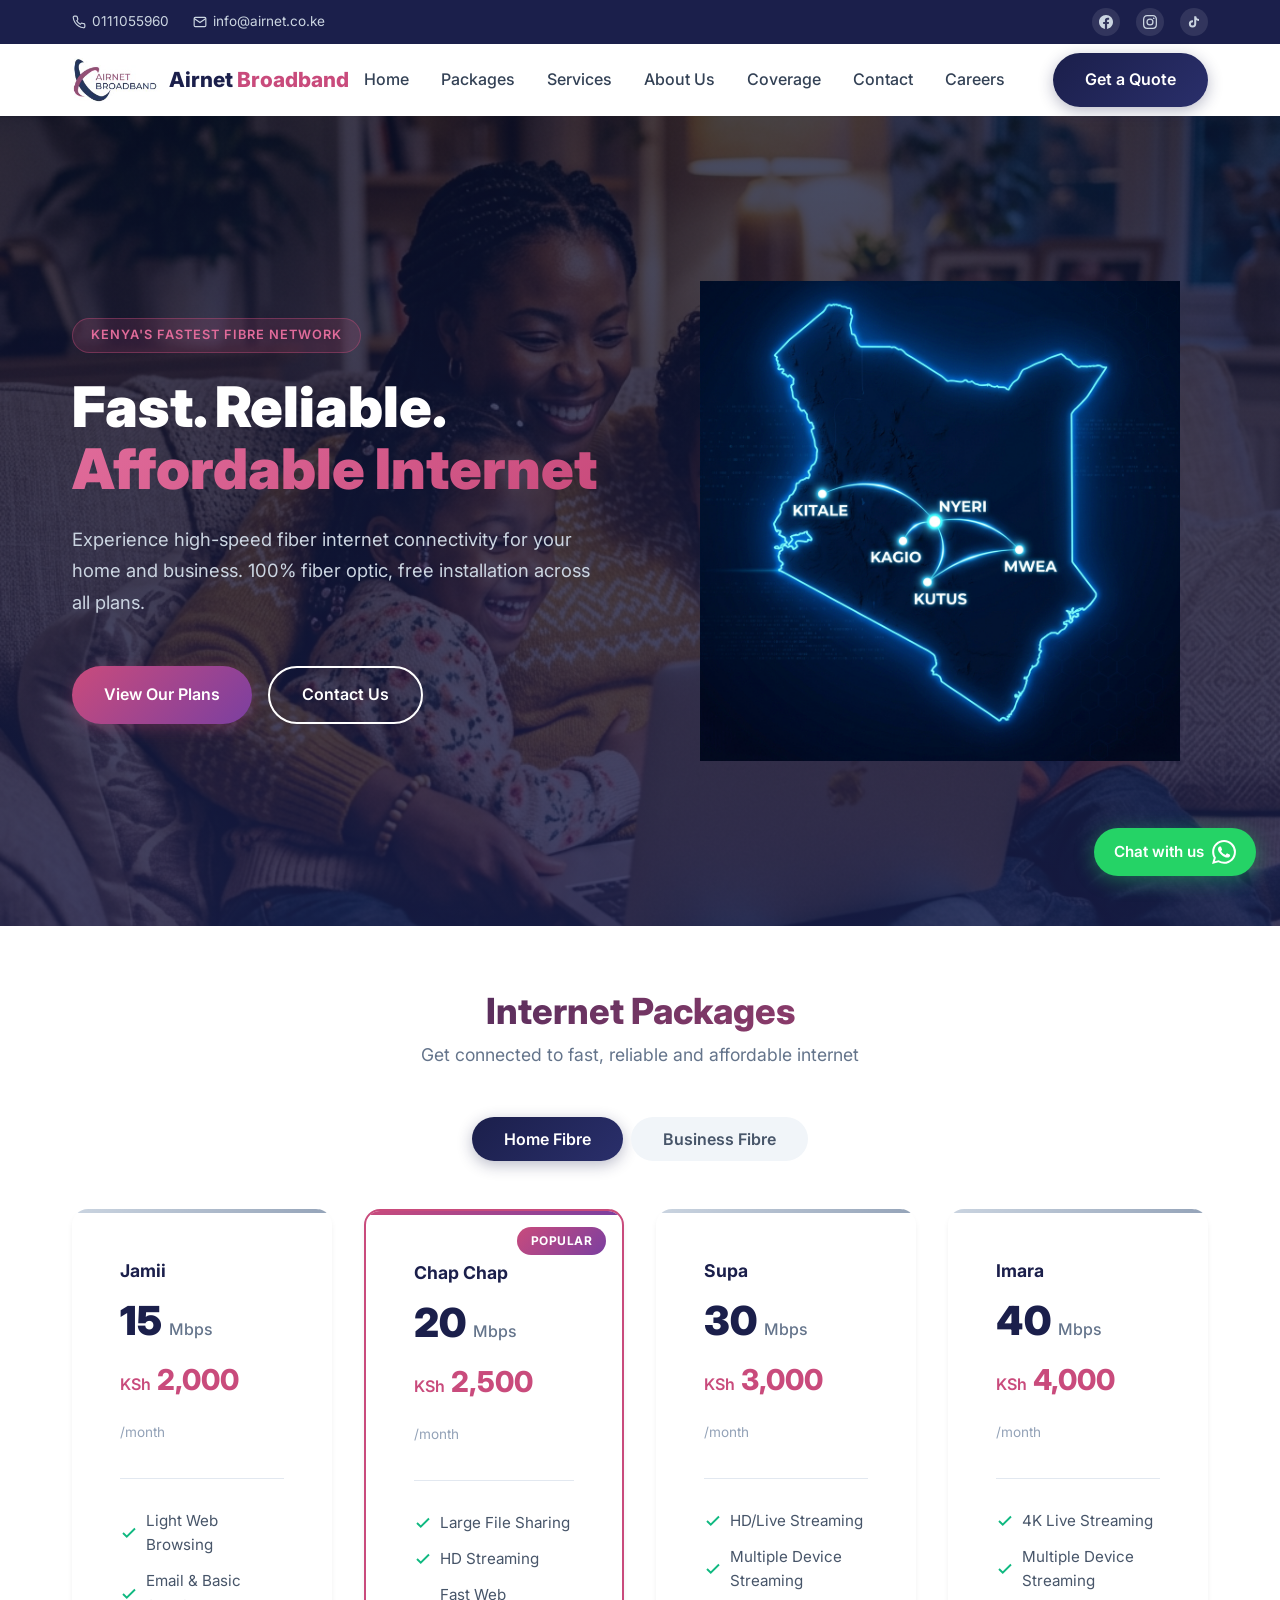
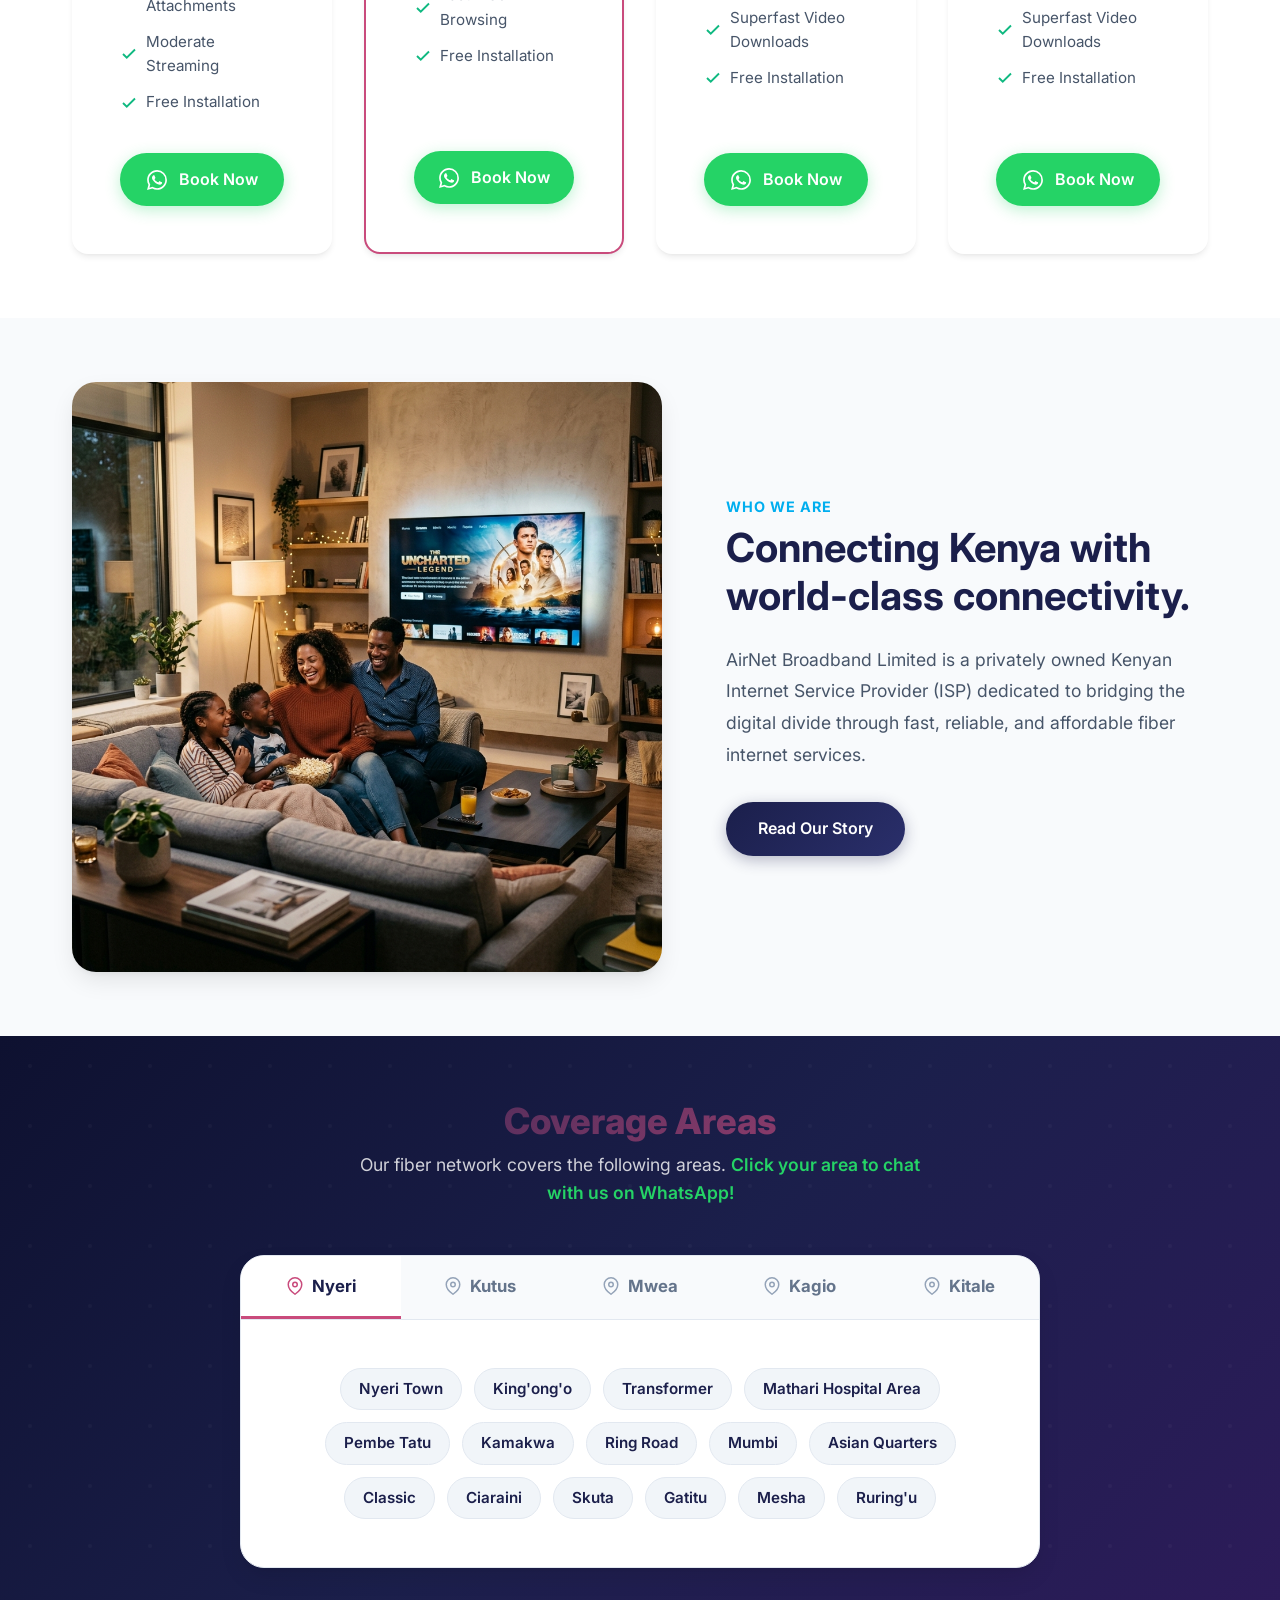
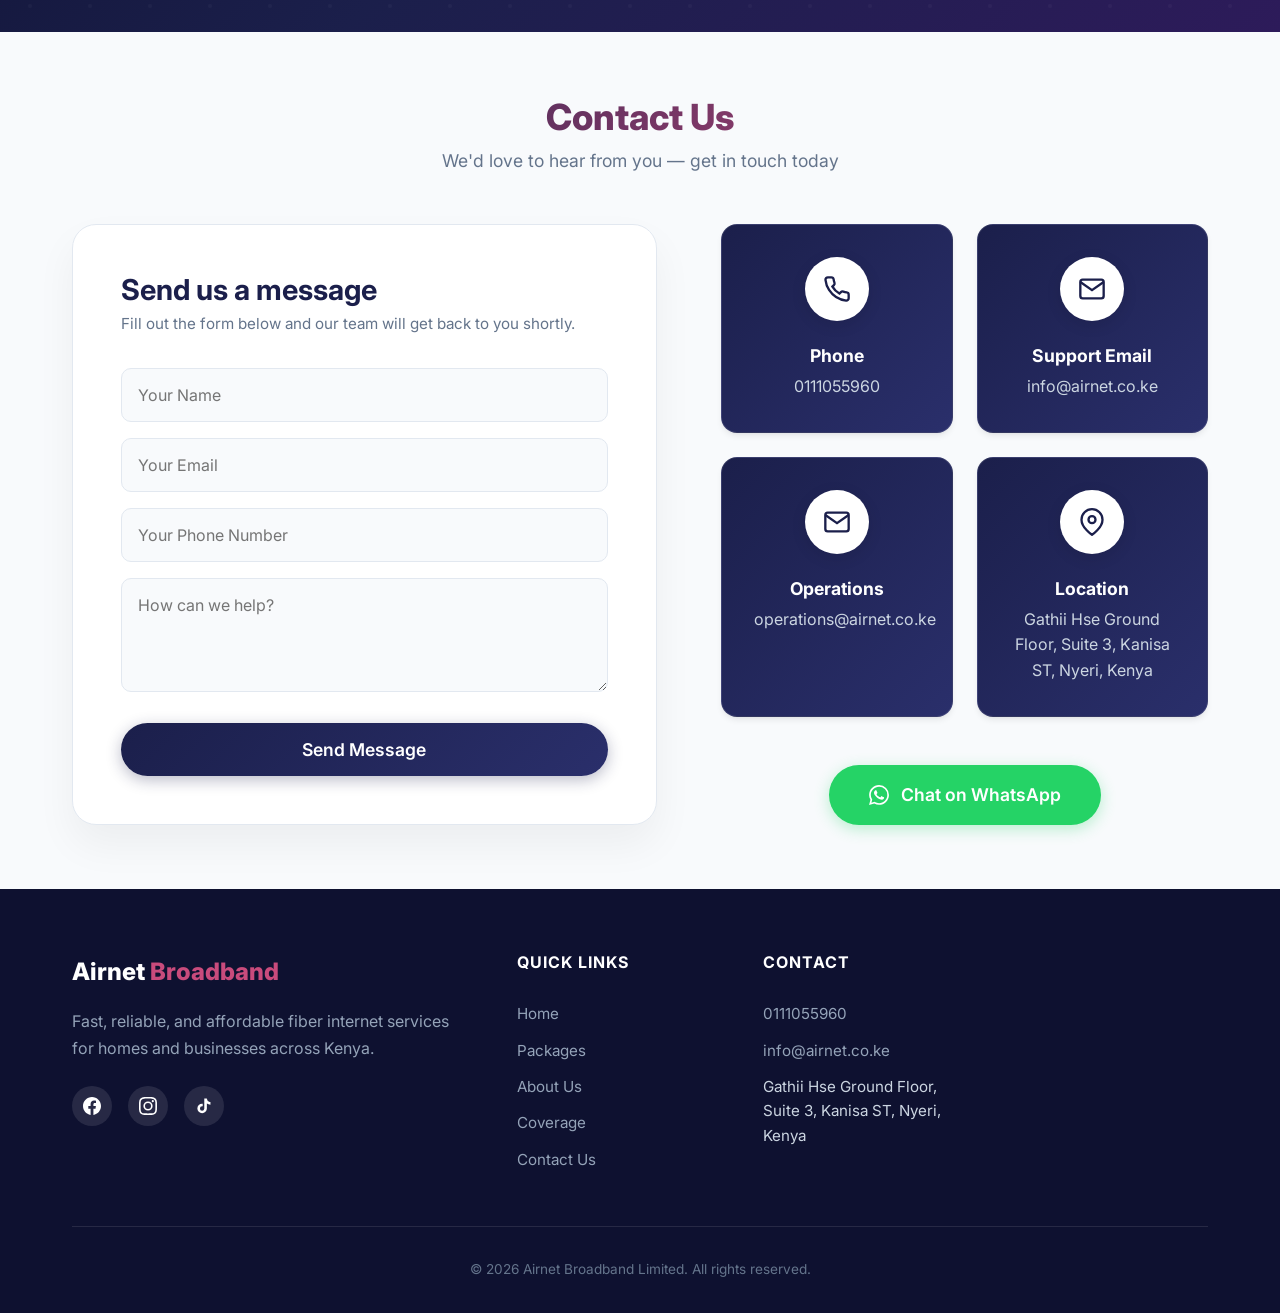
==== index.html @ 92ec5b5c "Add Careers page, admin backend, and nav links across all pages" ====
<!DOCTYPE html>
<html lang="en">
<head>
  <meta charset="UTF-8">
  <meta name="viewport" content="width=device-width, initial-scale=1.0">
  <meta name="description" content="Airnet Broadband - Fast, reliable, and affordable fiber internet services in Kenya. Home and Business fibre packages starting from KSh 2,000/month.">
  <title>Airnet Broadband | Fast. Reliable. Affordable Internet</title>
  <link rel="stylesheet" href="css/airnet-style.css?v=2">
  <link rel="icon" type="image/png" href="assets/logo.png">
</head>
<body>
  <!-- Preloader -->
  <div id="preloader" class="preloader">
    <div class="preloader-content">
      <div class="logo-wrapper">
        <img src="assets/airnet_logo_vector.svg" alt="Airnet Broadband" onerror="this.src='assets/logo.png'">
        <div class="logo-shimmer"></div>
      </div>
      <div class="loader-spinner"></div>
      <p>Initializing Connection...</p>
    </div>
  </div>

  <!-- Embedded Content Data (Fallback) -->
  <script>
    window.AIRNET_DATA = {
      "company": {
        "name": "Airnet Broadband",
        "tagline": "Fast. Reliable. Affordable Internet",
        "about": "AirNet Broadband Limited is a privately owned Kenyan Internet Service Provider (ISP) offering Fiber and wireless internet services in Kenya.",
        "vision": "To provide fast, reliable, and affordable internet services to all parts of Kenya and the region.",
        "mission": "By putting our clients at the centre of everything we do, our goal is to continually improve services to help you the client gain a competitive technological edge."
      },
      "contact": {
        "phone": "0111055960",
        "whatsapp": "254711859885",
        "supportEmail": "info@airnet.co.ke",
        "operationsEmail": "operations@airnet.co.ke",
        "location": "Gathii Hse Ground Floor, Suite 3, Kanisa ST, Nyeri, Kenya",
        "socialMedia": { "facebook": "https://facebook.com/airnetke", "instagram": "https://www.instagram.com/airnetke?igsh=MWVpNWZsZzNxcWdibA==", "tiktok": "https://www.tiktok.com/@airnetke?_r=1&_t=ZS-95uq0iwRGdN" }
      }
    };
  </script>

  <!-- Top Bar -->
  <div class="top-bar">
    <div class="container">
      <div class="top-bar-left">
        <a href="#" id="topbar-phone">
          <svg width="14" height="14" viewBox="0 0 24 24" fill="none" stroke="currentColor" stroke-width="2"><path d="M22 16.92v3a2 2 0 0 1-2.18 2 19.79 19.79 0 0 1-8.63-3.07 19.5 19.5 0 0 1-6-6 19.79 19.79 0 0 1-3.07-8.67A2 2 0 0 1 4.11 2h3a2 2 0 0 1 2 1.72c.127.96.361 1.903.7 2.81a2 2 0 0 1-.45 2.11L8.09 9.91a16 16 0 0 0 6 6l1.27-1.27a2 2 0 0 1 2.11-.45c.907.339 1.85.573 2.81.7A2 2 0 0 1 22 16.92z"/></svg>
          <span id="topbar-phone-text"></span>
        </a>
        <a href="#" id="topbar-email">
          <svg width="14" height="14" viewBox="0 0 24 24" fill="none" stroke="currentColor" stroke-width="2"><path d="M4 4h16c1.1 0 2 .9 2 2v12c0 1.1-.9 2-2 2H4c-1.1 0-2-.9-2-2V6c0-1.1.9-2 2-2z"/><polyline points="22,6 12,13 2,6"/></svg>
          <span id="topbar-email-text"></span>
        </a>
      </div>
      <div class="top-bar-right">
        <div class="top-bar-social" id="topbar-social"></div>
      </div>
    </div>
  </div>

  <!-- Navigation -->
  <nav class="navbar" id="navbar">
    <div class="container">
      <a href="index.html" class="nav-logo">
        <img src="assets/logo.png" alt="Airnet Broadband" onerror="this.style.display='none'">
        <div class="nav-logo-text">Airnet <span>Broadband</span></div>
      </a>
      <div class="nav-links" id="nav-links">
        <a href="index.html">Home</a>
        <a href="index.html#packages">Packages</a>
        <a href="services.html">Services</a>
        <a href="about.html">About Us</a>
        <a href="index.html#coverage">Coverage</a>
        <a href="contact.html">Contact</a>
        <a href="careers.html">Careers</a>
        <a href="quote.html" class="btn btn-primary nav-cta">Get a Quote</a>
      </div>
      <div class="hamburger" id="hamburger">
        <span></span>
        <span></span>
        <span></span>
      </div>
    </div>
  </nav>
  <div class="nav-overlay" id="nav-overlay"></div>

  <!-- ===== HERO ===== -->
  <section class="hero" id="hero">
    <div class="hero-inner container">
      <!-- Text Content -->
      <div class="hero-text fade-in">
        <span class="hero-badge">Kenya's Fastest Fibre Network</span>
        <h1>Fast. Reliable.<br><span class="highlight">Affordable Internet</span></h1>
        <p>Experience high-speed fiber internet connectivity for your home and business. 100% fiber optic, free installation across all plans.</p>
        <div class="hero-buttons">
          <a href="#packages" class="btn btn-accent">View Our Plans</a>
          <a href="#contact" class="btn btn-outline-white">Contact Us</a>
        </div>
      </div>
      <!-- Visuals -->
      <div class="hero-visuals fade-in">
        <div class="hero-img-map">
          <img src="assets/hero-kenya-map.png" alt="Airnet Broadband coverage map of Kenya">
        </div>
      </div>
    </div>
  </section>

  <!-- ===== PACKAGES ===== -->
  <section class="section" id="packages">
    <div class="container">
      <div class="section-title reveal">
        <h2>Internet Packages</h2>
        <p>Get connected to fast, reliable and affordable internet</p>
      </div>
      <div class="package-tabs">
        <button class="package-tab active" data-tab="home" id="tab-home">Home Fibre</button>
        <button class="package-tab" data-tab="business" id="tab-business">Business Fibre</button>
      </div>
      <div class="packages-grid" id="home-packages-grid"></div>
      <div class="packages-grid" id="business-packages-grid" style="display:none;"></div>
    </div>
  </section>

  <!-- ===== ABOUT TEASER ===== -->
  <section class="section" id="about" style="background: var(--gray-50);">
    <div class="container">
      <div class="about-teaser-grid">
        <div class="about-teaser-image reveal-left">
           <img src="assets/about-1.png" alt="Airnet Connection">
        </div>
        <div class="about-teaser-text reveal-right">
          <h3 class="about-subtitle">Who We Are</h3>
          <h2 class="about-title">Connecting Kenya with world-class connectivity.</h2>
          <p>AirNet Broadband Limited is a privately owned Kenyan Internet Service Provider (ISP) dedicated to bridging the digital divide through fast, reliable, and affordable fiber internet services.</p>
          <a href="about.html" class="btn btn-primary">Read Our Story</a>
        </div>
      </div>
    </div>
  </section>

  <!-- ===== COVERAGE ===== -->
  <section class="section coverage-section" id="coverage">
    <div class="container">
      <div class="section-title reveal">
        <h2>Coverage Areas</h2>
        <p>Our fiber network covers the following areas. <strong style="color: var(--whatsapp); font-weight: 600;">Click your area to chat with us on WhatsApp!</strong></p>
      </div>
      <div class="coverage-grid reveal" id="coverage-grid"></div>
    </div>
  </section>

  <!-- ===== CONTACT ===== -->
  <section class="section" id="contact" style="background: var(--gray-50);">
    <div class="container">
      <div class="section-title reveal">
        <h2>Contact Us</h2>
        <p>We'd love to hear from you — get in touch today</p>
      </div>
      
      <div class="contact-layout">
        <!-- Glassmorphic Form -->
        <div class="contact-form-wrapper reveal">
          <form class="glass-form" id="contactForm">
            <h3>Send us a message</h3>
            <p>Fill out the form below and our team will get back to you shortly.</p>
            <div class="form-group">
              <input type="text" id="name" placeholder="Your Name" required>
            </div>
            <div class="form-group">
              <input type="email" id="email" placeholder="Your Email" required>
            </div>
            <div class="form-group">
              <input type="tel" id="phone" placeholder="Your Phone Number" required>
            </div>
            <div class="form-group">
              <textarea id="message" placeholder="How can we help?" rows="4" required></textarea>
            </div>
            <div id="home-form-feedback" class="form-feedback" style="display:none; margin-bottom: 15px;"></div>
            <button type="submit" id="home-submit-btn" class="btn btn-primary w-100">Send Message</button>
          </form>
        </div>

        <!-- Contact Cards -->
        <div class="contact-cards-wrapper reveal">
          <div class="contact-grid" id="contact-grid"></div>
          <div class="contact-whatsapp-cta" id="contact-whatsapp-cta"></div>
        </div>
      </div>
      
    </div>
  </section>

  <!-- ===== FOOTER ===== -->
  <footer class="footer">
    <div class="container">
      <div class="footer-grid">
        <div class="footer-brand">
          <div class="footer-logo-text">Airnet <span>Broadband</span></div>
          <p>Fast, reliable, and affordable fiber internet services for homes and businesses across Kenya.</p>
          <div class="footer-social" id="footer-social"></div>
        </div>
        <div class="footer-col">
          <h4>Quick Links</h4>
          <a href="index.html">Home</a>
        <a href="index.html#packages">Packages</a>
          <a href="about.html">About Us</a>
          <a href="index.html#coverage">Coverage</a>
          <a href="index.html#contact">Contact Us</a>
        </div>
        <div class="footer-col">
          <h4>Contact</h4>
          <a href="#" id="footer-phone"></a>
          <a href="#" id="footer-email"></a>
          <p id="footer-location" style="padding: 6px 0; font-size: 0.95rem;"></p>
        </div>
      </div>
      <div class="footer-bottom">
        <p>&copy; <span id="footer-year"></span> Airnet Broadband Limited. All rights reserved.</p>
      </div>
    </div>
  </footer>
  <script>document.getElementById('footer-year').textContent = new Date().getFullYear();</script>

  <!-- WhatsApp Floating Button -->
  <a href="#" class="whatsapp-float" id="whatsapp-float" target="_blank" title="Chat on WhatsApp">
    <span class="whatsapp-float-text">Chat with us</span>
    <svg viewBox="0 0 24 24" fill="currentColor"><path d="M17.472 14.382c-.297-.149-1.758-.867-2.03-.967-.273-.099-.471-.148-.67.15-.197.297-.767.966-.94 1.164-.173.199-.347.223-.644.075-.297-.15-1.255-.463-2.39-1.475-.883-.788-1.48-1.761-1.653-2.059-.173-.297-.018-.458.13-.606.134-.133.298-.347.446-.52.149-.174.198-.298.298-.497.099-.198.05-.371-.025-.52-.075-.149-.669-1.612-.916-2.207-.242-.579-.487-.5-.669-.51-.173-.008-.371-.01-.57-.01-.198 0-.52.074-.792.372-.272.297-1.04 1.016-1.04 2.479 0 1.462 1.065 2.875 1.213 3.074.149.198 2.096 3.2 5.077 4.487.709.306 1.262.489 1.694.625.712.227 1.36.195 1.871.118.571-.085 1.758-.719 2.006-1.413.248-.694.248-1.289.173-1.413-.074-.124-.272-.198-.57-.347m-5.421 7.403h-.004a9.87 9.87 0 0 1-5.031-1.378l-.361-.214-3.741.982.998-3.648-.235-.374a9.86 9.86 0 0 1-1.51-5.26c.001-5.45 4.436-9.884 9.888-9.884 2.64 0 5.122 1.03 6.988 2.898a9.825 9.825 0 0 1 2.893 6.994c-.003 5.45-4.437 9.884-9.885 9.884m8.413-18.297A11.815 11.815 0 0 0 12.05 0C5.495 0 .16 5.335.157 11.892c0 2.096.547 4.142 1.588 5.945L.057 24l6.305-1.654a11.882 11.882 0 0 0 5.683 1.448h.005c6.554 0 11.89-5.335 11.893-11.893a11.821 11.821 0 0 0-3.48-8.413z"/></svg>
  </a>

  <script src="js/main.js"></script>

  <script>
    // Fix anchor scroll: wait for JS to finish rendering dynamic sections
    window.addEventListener('load', function () {
      if (window.location.hash) {
        const hash = window.location.hash;
        setTimeout(function () {
          const target = document.querySelector(hash);
          if (target) {
            const navHeight = document.getElementById('navbar')?.offsetHeight || 80;
            const top = target.getBoundingClientRect().top + window.scrollY - navHeight - 10;
            window.scrollTo({ top: top, behavior: 'smooth' });
          }
        }, 300);
      }
    });
  </script>

  <script>
    // Home Page Form Handler
    document.getElementById('contactForm').addEventListener('submit', async function(e) {
      e.preventDefault();
      const btn = document.getElementById('home-submit-btn');
      const feedback = document.getElementById('home-form-feedback');
      btn.textContent = 'Sending...';
      btn.disabled = true;

      const data = {
        name: document.getElementById('name').value,
        phone: document.getElementById('phone').value,
        email: document.getElementById('email').value,
        message: document.getElementById('message').value,
      };

      try {
        const response = await fetch('api/send-mail.php', {
          method: 'POST',
          headers: { 'Content-Type': 'application/json' },
          body: JSON.stringify(data)
        });
        const result = await response.json();
        if (result.success) {
          feedback.style.display = 'block';
          feedback.className = 'form-feedback form-feedback--success';
          feedback.textContent = '✅ Thank you! Your message has been sent.';
          this.reset();
        } else {
          throw new Error(result.message || 'Server error');
        }
      } catch (err) {
        feedback.style.display = 'block';
        feedback.className = 'form-feedback form-feedback--error';
        feedback.textContent = '❌ Could not send your message right now. Please call or WhatsApp us directly.';
      }
      btn.textContent = 'Send Message';
      btn.disabled = false;
    });
  </script>
</body>
</html>
---- css/airnet-style.css ----
/* ============================================
   AIRNET BROADBAND - Design System & Styles
   ============================================ */

/* ---------- Google Fonts ---------- */
@import url('https://fonts.googleapis.com/css2?family=Inter:wght@300;400;500;600;700;800;900&display=swap');

/* ---------- Scroll Reveal Animations ---------- */
@keyframes bounceReveal {
  0%   { opacity: 0; transform: translateY(60px) scale(0.95); }
  60%  { opacity: 1; transform: translateY(-10px) scale(1.01); }
  80%  { transform: translateY(5px) scale(0.99); }
  100% { opacity: 1; transform: translateY(0) scale(1); }
}

@keyframes slideRevealLeft {
  0%   { opacity: 0; transform: translateX(-50px); }
  60%  { opacity: 1; transform: translateX(8px); }
  100% { opacity: 1; transform: translateX(0); }
}

@keyframes slideRevealRight {
  0%   { opacity: 0; transform: translateX(50px); }
  60%  { opacity: 1; transform: translateX(-8px); }
  100% { opacity: 1; transform: translateX(0); }
}

.reveal {
  opacity: 0;
  transform: translateY(60px) scale(0.95);
}

.reveal.revealed {
  animation: bounceReveal 0.75s cubic-bezier(0.22, 1, 0.36, 1) forwards;
}

.reveal-left {
  opacity: 0;
  transform: translateX(-50px);
}

.reveal-left.revealed {
  animation: slideRevealLeft 0.7s cubic-bezier(0.22, 1, 0.36, 1) forwards;
}

.reveal-right {
  opacity: 0;
  transform: translateX(50px);
}

.reveal-right.revealed {
  animation: slideRevealRight 0.7s cubic-bezier(0.22, 1, 0.36, 1) forwards;
}

.reveal-delay-1 { animation-delay: 0.1s !important; }
.reveal-delay-2 { animation-delay: 0.2s !important; }
.reveal-delay-3 { animation-delay: 0.3s !important; }
.reveal-delay-4 { animation-delay: 0.4s !important; }

/* ---------- CSS Custom Properties ---------- */
:root {
  /* Brand Colors */
  --primary: #1B1F4B;
  --primary-light: #2A2F6B;
  --primary-dark: #0E1130;
  --accent: #C94B7C;
  --accent-light: #E06B9A;
  --accent-dark: #A03560;
  --purple: #7B3FA0;
  --sky-blue: #00AEEF;

  /* Neutrals */
  --white: #FFFFFF;
  --gray-50: #F8FAFC;
  --gray-100: #F1F5F9;
  --gray-200: #E2E8F0;
  --gray-300: #CBD5E1;
  --gray-400: #94A3B8;
  --gray-500: #64748B;
  --gray-600: #475569;
  --gray-700: #334155;
  --gray-800: #1E293B;
  --gray-900: #0F172A;

  /* Functional */
  --whatsapp: #25D366;
  --whatsapp-dark: #1DA851;
  --success: #10B981;
  --warning: #F59E0B;
  --error: #EF4444;

  /* Typography */
  --font-family: 'Inter', -apple-system, BlinkMacSystemFont, sans-serif;

  /* Spacing */
  --space-xs: 0.25rem;
  --space-sm: 0.5rem;
  --space-md: 1rem;
  --space-lg: 1.5rem;
  --space-xl: 2rem;
  --space-2xl: 3rem;
  --space-3xl: 4rem;

  /* Border Radius */
  --radius-sm: 6px;
  --radius-md: 10px;
  --radius-lg: 16px;
  --radius-xl: 24px;
  --radius-full: 9999px;

  /* Shadows */
  --shadow-sm: 0 1px 2px rgba(0, 0, 0, 0.05);
  --shadow-md: 0 4px 6px -1px rgba(0, 0, 0, 0.08), 0 2px 4px -2px rgba(0, 0, 0, 0.05);
  --shadow-lg: 0 10px 25px -3px rgba(0, 0, 0, 0.1), 0 4px 6px -2px rgba(0, 0, 0, 0.05);
  --shadow-xl: 0 20px 40px -5px rgba(0, 0, 0, 0.15);

  /* Transitions */
  --transition-fast: 150ms ease;
  --transition-base: 250ms ease;
  --transition-slow: 350ms ease;

  /* Layout */
  --max-width: 1200px;
  --nav-height: 72px;
}

/* ---------- Reset ---------- */
*, *::before, *::after {
  margin: 0;
  padding: 0;
  box-sizing: border-box;
}

html {
  scroll-behavior: smooth;
  -webkit-font-smoothing: antialiased;
  -moz-osx-font-smoothing: grayscale;
}

body {
  font-family: var(--font-family);
  font-size: 16px;
  line-height: 1.6;
  color: var(--gray-800);
  background-color: var(--white);
}

a {
  text-decoration: none;
  color: inherit;
  transition: color var(--transition-fast);
}

ul, ol { list-style: none; }

img {
  max-width: 100%;
  height: auto;
  display: block;
}

button {
  cursor: pointer;
  border: none;
  background: none;
  font-family: inherit;
  font-size: inherit;
}

input, textarea, select {
  font-family: inherit;
  font-size: inherit;
}

/* ---------- Typography ---------- */
h1, h2, h3, h4, h5, h6 {
  font-weight: 700;
  line-height: 1.2;
  color: var(--primary);
}

h1 { font-size: 3rem; }
h2 { font-size: 2.25rem; }
h3 { font-size: 1.5rem; }
h4 { font-size: 1.25rem; }

/* ---------- Utilities ---------- */
.container {
  max-width: var(--max-width);
  margin: 0 auto;
  padding: 0 var(--space-xl);
}

.section {
  padding: var(--space-3xl) 0;
  scroll-margin-top: 80px;
}

/* Ensure all anchor targets clear the fixed navbar */
[id] {
  scroll-margin-top: 80px;
}

.section-title {
  text-align: center;
  margin-bottom: var(--space-2xl);
}

.section-title h2 {
  font-size: 2.25rem;
  font-weight: 800;
  margin-bottom: var(--space-sm);
  background: linear-gradient(135deg, var(--primary), var(--accent));
  -webkit-background-clip: text;
  -webkit-text-fill-color: transparent;
  background-clip: text;
}

.section-title p {
  color: var(--gray-500);
  font-size: 1.1rem;
  max-width: 600px;
  margin: 0 auto;
}

/* ---------- Buttons ---------- */
.btn {
  display: inline-flex;
  align-items: center;
  justify-content: center;
  gap: 12px;
  padding: 14px 32px;
  border-radius: var(--radius-full);
  font-weight: 600;
  font-size: 1rem;
  transition: all var(--transition-base);
  white-space: nowrap;
}

.btn svg {
  width: 20px;
  height: 20px;
  flex-shrink: 0;
}

.btn-primary {
  background: linear-gradient(135deg, var(--primary), var(--primary-light));
  color: var(--white);
  box-shadow: 0 4px 15px rgba(27, 31, 75, 0.3);
}
.btn-primary:hover {
  transform: translateY(-2px);
  box-shadow: 0 6px 20px rgba(27, 31, 75, 0.4);
}

.btn-whatsapp {
  background: #25D366;
  color: var(--white);
  box-shadow: 0 4px 15px rgba(37, 211, 102, 0.3);
}
.btn-whatsapp:hover {
  background: #1DA851;
  transform: translateY(-2px);
  box-shadow: 0 6px 20px rgba(37, 211, 102, 0.4);
}

.btn-accent {
  background: linear-gradient(135deg, var(--accent), var(--purple));
  color: var(--white);
  box-shadow: 0 4px 15px rgba(201, 75, 124, 0.3);
}
.btn-accent:hover {
  transform: translateY(-2px);
  box-shadow: 0 6px 20px rgba(201, 75, 124, 0.4);
}

.btn-outline {
  border: 2px solid var(--primary);
  color: var(--primary);
  background: transparent;
}
.btn-outline:hover {
  background: var(--primary);
  color: var(--white);
}

.btn-outline-white {
  border: 2px solid var(--white);
  color: var(--white);
  background: transparent;
}
.btn-outline-white:hover {
  background: var(--white);
  color: var(--primary);
}

/* ---------- Top Bar ---------- */
.top-bar {
  background: var(--primary);
  color: var(--white);
  padding: 8px 0;
  font-size: 0.85rem;
}

.top-bar .container {
  display: flex;
  justify-content: space-between;
  align-items: center;
  flex-wrap: wrap;
  gap: var(--space-sm);
}

.top-bar-left,
.top-bar-right {
  display: flex;
  align-items: center;
  gap: var(--space-lg);
}

.top-bar a {
  color: var(--gray-300);
  display: flex;
  align-items: center;
  gap: 6px;
}
.top-bar a:hover { color: var(--white); }

.top-bar-social {
  display: flex;
  gap: var(--space-md);
}

.top-bar-social a {
  width: 28px;
  height: 28px;
  border-radius: 50%;
  background: rgba(255,255,255,0.1);
  display: flex;
  align-items: center;
  justify-content: center;
}
.top-bar-social a:hover {
  background: var(--accent);
}

.top-bar-social svg {
  width: 14px;
  height: 14px;
}

/* ---------- Navigation ---------- */
.navbar {
  background: var(--white);
  box-shadow: var(--shadow-sm);
  position: -webkit-sticky;
  position: sticky;
  top: 0;
  z-index: 1000;
  transition: box-shadow var(--transition-base);
}

.navbar.scrolled {
  box-shadow: var(--shadow-lg);
}

.navbar .container {
  display: flex;
  align-items: center;
  justify-content: space-between;
  height: var(--nav-height);
}

.nav-logo {
  display: flex;
  align-items: center;
  gap: var(--space-sm);
}

.nav-logo img {
  height: 45px;
  width: auto;
}

.nav-logo-text {
  font-size: 1.3rem;
  font-weight: 800;
  color: var(--primary);
}
.nav-logo-text span { color: var(--accent); }

.nav-links {
  display: flex;
  align-items: center;
  gap: var(--space-xl);
}

.nav-links a:not(.btn) {
  font-weight: 500;
  color: var(--gray-700);
  position: relative;
  padding: 8px 0;
}

.nav-links a:not(.btn)::after {
  content: '';
  position: absolute;
  bottom: 0;
  left: 0;
  width: 0;
  height: 2px;
  background: linear-gradient(135deg, var(--accent), var(--purple));
  transition: width var(--transition-base);
}

.nav-links a:not(.btn):hover::after,
.nav-links a:not(.btn).active::after {
  width: 100%;
}

.nav-links a:not(.btn):hover,
.nav-links a:not(.btn).active {
  color: var(--primary);
}

/* Nav Dropdown */
.nav-dropdown { position: relative; }

.nav-dropdown-trigger {
  display: flex;
  align-items: center;
  gap: 4px;
  cursor: pointer;
}

.nav-dropdown-trigger .chevron {
  width: 16px;
  height: 16px;
  transition: transform var(--transition-fast);
}

.nav-dropdown:hover .nav-dropdown-trigger .chevron {
  transform: rotate(180deg);
}

.nav-dropdown-menu {
  position: absolute;
  top: 100%;
  left: 50%;
  transform: translateX(-50%) translateY(10px);
  background: var(--white);
  border-radius: var(--radius-md);
  box-shadow: var(--shadow-xl);
  padding: var(--space-sm);
  min-width: 200px;
  opacity: 0;
  visibility: hidden;
  transition: all var(--transition-fast);
}

.nav-dropdown:hover .nav-dropdown-menu {
  opacity: 1;
  visibility: visible;
  transform: translateX(-50%) translateY(0);
}

.nav-dropdown-menu a {
  display: block;
  padding: 10px 16px;
  border-radius: var(--radius-sm);
  font-size: 0.95rem;
}
.nav-dropdown-menu a:hover {
  background: var(--gray-50);
}

.nav-cta { margin-left: var(--space-md); }

/* Hamburger */
.hamburger {
  display: none;
  flex-direction: column;
  gap: 5px;
  cursor: pointer;
  padding: 4px;
  z-index: 1001;
}

.hamburger span {
  width: 24px;
  height: 2.5px;
  background: var(--primary);
  border-radius: 2px;
  transition: all var(--transition-base);
}

.hamburger.active span:nth-child(1) {
  transform: rotate(45deg) translate(5px, 5px);
}
.hamburger.active span:nth-child(2) { opacity: 0; }
.hamburger.active span:nth-child(3) {
  transform: rotate(-45deg) translate(5px, -5px);
}

.nav-overlay {
  position: fixed;
  top: 0; left: 0;
  width: 100%; height: 100%;
  background: rgba(0, 0, 0, 0.5);
  z-index: 999;
  opacity: 0;
  visibility: hidden;
  transition: all var(--transition-base);
}
.nav-overlay.active { opacity: 1; visibility: visible; }

/* ---------- Page Header ---------- */
.page-header {
  background: linear-gradient(135deg, var(--primary), var(--primary-light));
  padding: var(--space-3xl) 0;
  text-align: center;
  position: relative;
  overflow: hidden;
}

.page-header::before {
  content: '';
  position: absolute;
  top: -50%;
  right: -10%;
  width: 400px;
  height: 400px;
  border-radius: 50%;
  background: rgba(201, 75, 124, 0.1);
}

.page-header::after {
  content: '';
  position: absolute;
  bottom: -30%;
  left: -5%;
  width: 300px;
  height: 300px;
  border-radius: 50%;
  background: rgba(123, 63, 160, 0.08);
}

.page-header h1 {
  color: var(--white);
  font-size: 2.5rem;
  font-weight: 800;
  position: relative;
  z-index: 1;
}

.page-header p {
  color: var(--gray-300);
  margin-top: var(--space-sm);
  font-size: 1.1rem;
  position: relative;
  z-index: 1;
}

/* ---------- Preloader ---------- */
.preloader {
  position: fixed;
  top: 0;
  left: 0;
  width: 100%;
  height: 100%;
  background: var(--white);
  z-index: 9999;
  display: flex;
  align-items: center;
  justify-content: center;
  transition: opacity 0.8s ease, visibility 0.8s ease;
}

.preloader-content {
  text-align: center;
  display: flex;
  flex-direction: column;
  align-items: center;
  gap: var(--space-lg);
}

.preloader-content img {
  height: 60px;
  animation: pulseLogo 2s infinite ease-in-out;
  position: relative;
  z-index: 1;
}

.logo-wrapper {
  position: relative;
  display: inline-block;
  overflow: hidden;
  border-radius: 8px; /* To contain the shimmer nicely */
}

.logo-shimmer {
  position: absolute;
  top: 0;
  left: -100%;
  width: 50%;
  height: 100%;
  background: linear-gradient(to right, transparent, rgba(255, 255, 255, 0.8), transparent);
  transform: skewX(-20deg);
  animation: sweepLight 2.5s infinite;
  z-index: 2;
}

@keyframes sweepLight {
  0% { left: -100%; }
  50% { left: 200%; }
  100% { left: 200%; }
}

.loader-spinner {
  width: 40px;
  height: 40px;
  border: 3px solid rgba(0, 0, 0, 0.05);
  border-top-color: var(--primary);
  border-radius: 50%;
  animation: spin 1s linear infinite;
}

.preloader-content p {
  color: var(--primary);
  font-weight: 600;
  font-size: 0.9rem;
  letter-spacing: 2px;
  text-transform: uppercase;
}

@keyframes spin { 100% { transform: rotate(360deg); } }
@keyframes pulseLogo {
  0%, 100% { transform: scale(1); opacity: 1; }
  50% { transform: scale(1.05); opacity: 0.8; }
}

/* ---------- Hero Section ---------- */
.hero {
  background: linear-gradient(rgba(10, 15, 44, 0.75), rgba(26, 31, 78, 0.80)), url('../assets/hero-family.png') center/cover no-repeat;
  min-height: 90vh;
  display: flex;
  align-items: center;
  position: relative;
  overflow: hidden;
  padding: calc(var(--space-3xl) + 2rem) 0;
}

.hero-inner {
  display: grid;
  grid-template-columns: 1fr 1fr;
  gap: var(--space-3xl);
  align-items: center;
  width: 100%;
}

.hero-badge {
  display: inline-block;
  background: rgba(201, 75, 124, 0.15);
  border: 1px solid rgba(201, 75, 124, 0.4);
  color: var(--accent-light);
  padding: 6px 18px;
  border-radius: var(--radius-full);
  font-size: 0.8rem;
  font-weight: 600;
  letter-spacing: 1px;
  text-transform: uppercase;
  margin-bottom: var(--space-lg);
}

.hero-text {
  position: relative;
  z-index: 1;
  text-align: left;
}

.hero-text h1 {
  color: var(--white);
  font-size: 3.5rem;
  font-weight: 900;
  line-height: 1.1;
  margin-bottom: var(--space-lg);
}

.hero-text h1 .highlight {
  background: linear-gradient(135deg, var(--accent-light), var(--accent));
  -webkit-background-clip: text;
  -webkit-text-fill-color: transparent;
  background-clip: text;
}

.hero-text p {
  color: var(--gray-300);
  font-size: 1.15rem;
  margin-bottom: var(--space-2xl);
  line-height: 1.7;
}

.hero-buttons {
  display: flex;
  gap: var(--space-md);
  flex-wrap: wrap;
}

/* Hero visual side */
.hero-visuals {
  position: relative;
  z-index: 1;
  display: flex;
  align-items: center;
  justify-content: center;
}

.hero-img-family {
  border-radius: var(--radius-lg);
  overflow: hidden;
  box-shadow: 0 20px 60px rgba(0,0,0,0.5);
  width: 100%;
}

.hero-img-map {
  width: 100%;
}

.hero-img-family img,
.hero-img-map img {
  width: 100%;
  height: auto;
  max-height: 480px;
  object-fit: contain;
  display: block;
  transition: transform 0.4s ease;
}

.hero-img-family img:hover,
.hero-img-map img:hover {
  transform: scale(1.03);
}

/* ---------- Quick Links (Home) ---------- */
.quick-links {
  padding: var(--space-3xl) 0;
  background: var(--gray-50);
}

.quick-links-grid {
  display: grid;
  grid-template-columns: repeat(2, 1fr);
  gap: var(--space-xl);
  max-width: 800px;
  margin: 0 auto;
}

.quick-link-card {
  background: var(--white);
  border-radius: var(--radius-lg);
  padding: var(--space-2xl);
  text-align: center;
  box-shadow: var(--shadow-md);
  transition: all var(--transition-base);
  position: relative;
  overflow: hidden;
  cursor: pointer;
  display: block;
}

.quick-link-card::before {
  content: '';
  position: absolute;
  top: 0;
  left: 0;
  right: 0;
  height: 4px;
  background: linear-gradient(135deg, var(--accent), var(--purple));
  transform: scaleX(0);
  transition: transform var(--transition-base);
}

.quick-link-card:hover::before { transform: scaleX(1); }
.quick-link-card:hover {
  transform: translateY(-5px);
  box-shadow: var(--shadow-xl);
}

.quick-link-card .card-icon {
  width: 64px;
  height: 64px;
  margin: 0 auto var(--space-lg);
  background: linear-gradient(135deg, var(--primary), var(--primary-light));
  border-radius: var(--radius-lg);
  display: flex;
  align-items: center;
  justify-content: center;
}
.quick-link-card .card-icon svg {
  width: 32px;
  height: 32px;
  color: var(--white);
  fill: none;
  stroke: currentColor;
  stroke-width: 2;
}

.quick-link-card h3 {
  margin-bottom: var(--space-sm);
  font-size: 1.4rem;
}

.quick-link-card p {
  color: var(--gray-500);
  margin-bottom: var(--space-lg);
}

.quick-link-card .starting-price {
  font-size: 1.5rem;
  font-weight: 800;
  color: var(--accent);
}
.quick-link-card .starting-price span {
  font-size: 0.85rem;
  font-weight: 400;
  color: var(--gray-400);
}

/* ---------- Contact Strip (Home) ---------- */
.contact-strip {
  background: var(--white);
  padding: var(--space-2xl) 0;
  border-top: 1px solid var(--gray-200);
}

.contact-strip-grid {
  display: grid;
  grid-template-columns: repeat(3, 1fr);
  gap: var(--space-xl);
  text-align: center;
}

.contact-strip-item {
  display: flex;
  flex-direction: column;
  align-items: center;
  gap: var(--space-sm);
}

.contact-strip-item .icon-circle {
  width: 48px;
  height: 48px;
  border-radius: 50%;
  background: linear-gradient(135deg, var(--primary), var(--primary-light));
  display: flex;
  align-items: center;
  justify-content: center;
  margin-bottom: var(--space-xs);
}

.contact-strip-item .icon-circle svg {
  width: 22px;
  height: 22px;
  color: var(--white);
  fill: none;
  stroke: currentColor;
  stroke-width: 2;
}

.contact-strip-item .icon-circle.wa-green {
  background: linear-gradient(135deg, var(--whatsapp), var(--whatsapp-dark));
}

.contact-strip-item h4 {
  font-size: 0.9rem;
  color: var(--gray-500);
  text-transform: uppercase;
  letter-spacing: 1px;
  font-weight: 600;
}

.contact-strip-item a,
.contact-strip-item p {
  color: var(--gray-700);
  font-weight: 500;
}
.contact-strip-item a:hover { color: var(--accent); }

/* ---------- Package Cards ---------- */
.package-tabs {
  display: flex;
  justify-content: center;
  gap: var(--space-sm);
  margin-bottom: var(--space-2xl);
}

.package-tab {
  padding: 12px 32px;
  border-radius: var(--radius-full);
  font-weight: 600;
  font-size: 1rem;
  cursor: pointer;
  transition: all var(--transition-base);
  background: var(--gray-100);
  color: var(--gray-600);
}

.package-tab.active {
  background: linear-gradient(135deg, var(--primary), var(--primary-light));
  color: var(--white);
  box-shadow: 0 4px 15px rgba(27, 31, 75, 0.3);
}
.package-tab:hover:not(.active) { background: var(--gray-200); }

.packages-grid {
  display: grid;
  grid-template-columns: repeat(auto-fit, minmax(260px, 1fr));
  gap: var(--space-xl);
}

.package-card {
  background: var(--white);
  border-radius: var(--radius-lg);
  padding: var(--space-2xl);
  box-shadow: var(--shadow-md);
  transition: all var(--transition-base);
  position: relative;
  overflow: hidden;
  display: flex;
  flex-direction: column;
}

.package-card::before {
  content: '';
  position: absolute;
  top: 0; left: 0; right: 0;
  height: 4px;
  background: linear-gradient(135deg, var(--gray-300), var(--gray-400));
  transition: background var(--transition-base);
}

.package-card:hover {
  transform: translateY(-8px);
  box-shadow: var(--shadow-xl);
}

.package-card:hover::before {
  background: linear-gradient(135deg, var(--accent), var(--purple));
}

.package-card.highlighted {
  border: 2px solid var(--accent);
  transform: scale(1.02);
}

.package-card.highlighted::before {
  background: linear-gradient(135deg, var(--accent), var(--purple));
  height: 4px;
}

.package-card.highlighted .popular-badge { display: block; }

.popular-badge {
  display: none;
  position: absolute;
  top: 16px;
  right: 16px;
  background: linear-gradient(135deg, var(--accent), var(--purple));
  color: var(--white);
  padding: 4px 14px;
  border-radius: var(--radius-full);
  font-size: 0.75rem;
  font-weight: 700;
  text-transform: uppercase;
  letter-spacing: 0.5px;
}

.package-name {
  font-size: 1.1rem;
  font-weight: 700;
  color: var(--primary);
  margin-bottom: var(--space-xs);
}

.package-speed {
  font-size: 2.5rem;
  font-weight: 900;
  color: var(--primary);
  margin-bottom: var(--space-xs);
}
.package-speed span {
  font-size: 1rem;
  font-weight: 500;
  color: var(--gray-500);
}

.package-price {
  font-size: 1.8rem;
  font-weight: 800;
  color: var(--accent);
  margin-bottom: var(--space-xs);
}
.package-price .currency {
  font-size: 1rem;
  font-weight: 600;
}
.package-price .period {
  font-size: 0.85rem;
  font-weight: 400;
  color: var(--gray-400);
}

.package-divider {
  height: 1px;
  background: var(--gray-200);
  margin: var(--space-lg) 0;
}

.package-features {
  flex: 1;
  margin-bottom: var(--space-xl);
}

.package-features li {
  display: flex;
  align-items: center;
  gap: var(--space-sm);
  padding: 6px 0;
  color: var(--gray-600);
  font-size: 0.95rem;
}

.package-features li svg {
  width: 18px;
  height: 18px;
  color: var(--success);
  flex-shrink: 0;
  fill: none;
  stroke: currentColor;
  stroke-width: 2.5;
}

.package-card .btn {
  width: 100%;
  justify-content: center;
  padding: 14px 28px;
  font-size: 1rem;
}



/* ---------- About ---------- */
.about-grid {
  display: grid;
  grid-template-columns: 1fr 1fr;
  gap: var(--space-3xl);
  align-items: center;
}

@media (max-width: 900px) {
  .about-grid {
    grid-template-columns: 1fr;
    gap: var(--space-2xl);
  }
}

/* Option D: Stacked with peek */
.about-images {
  position: relative;
  display: flex;
  flex-direction: column;
  gap: 0;
  padding: 0 0 40px 0;
}

.about-img-main {
  width: 100%;
  height: auto;
  object-fit: contain;
  border-radius: var(--radius-xl);
  box-shadow: var(--shadow-lg);
  display: block;
  position: relative;
  z-index: 2;
}

.about-img-float {
  width: 80%;
  height: 200px;
  object-fit: cover;
  border-radius: 0 0 var(--radius-xl) var(--radius-xl);
  border: 5px solid var(--white);
  box-shadow: var(--shadow-xl);
  display: block;
  margin-left: auto;
  margin-top: -2px; /* flush with main */
  position: relative;
  z-index: 3;
  /* Peeks slightly to the right */
  transform: translateX(16px);
  border-top: none;
}

.about-experience-badge {
  position: absolute;
  top: 20px;
  left: -20px;
  background: linear-gradient(135deg, var(--accent), var(--purple));
  color: var(--white);
  padding: var(--space-lg);
  border-radius: 50%;
  width: 120px;
  height: 120px;
  display: flex;
  flex-direction: column;
  justify-content: center;
  align-items: center;
  text-align: center;
  box-shadow: var(--shadow-md);
  z-index: 4;
}

.about-experience-badge .badge-number {
  font-size: 1.6rem;
  font-weight: 900;
  line-height: 1;
}

.about-experience-badge .badge-text {
  font-size: 0.7rem;
  font-weight: 600;
  margin-top: 5px;
  line-height: 1.2;

}

.about-subtitle {
  color: var(--accent);
  text-transform: uppercase;
  letter-spacing: 2px;
  font-size: 0.9rem;
  margin-bottom: var(--space-sm);
}

.about-title {
  font-size: 2.5rem;
  color: var(--primary-dark);
  margin-bottom: var(--space-lg);
  line-height: 1.2;
}

.about-text-wrapper {
  font-size: 1.1rem;
  color: var(--gray-600);
  line-height: 1.8;
  margin-bottom: var(--space-xl);
}

.reveal-word {
  display: inline-block;
  opacity: 0;
  transform: translateY(20px);
  transition: opacity 0.5s ease, transform 0.5s ease;
}

.reveal-word.revealed {
  opacity: 1;
  transform: translateY(0);
}

.about-cards {
  display: flex;
  flex-direction: column;
  gap: var(--space-lg);
}

.about-card {
  display: flex;
  gap: var(--space-md);
  background: var(--white);
  padding: var(--space-lg);
  border-radius: var(--radius-lg);
  box-shadow: var(--shadow-sm);
  transition: all var(--transition-base);
  border-left: 4px solid var(--accent);
}

.about-card:hover {
  box-shadow: var(--shadow-md);
  transform: translateX(10px);
}

.about-card:nth-child(2) {
  border-left-color: var(--purple);
}

.about-icon {
  background: var(--gray-50);
  width: 50px;
  height: 50px;
  display: flex;
  align-items: center;
  justify-content: center;
  border-radius: 50%;
  flex-shrink: 0;
}

.about-card:nth-child(1) .about-icon { color: var(--accent); }
.about-card:nth-child(2) .about-icon { color: var(--purple); }

.about-card-text h4 {
  font-size: 1.2rem;
  margin-bottom: var(--space-xs);
  color: var(--primary);
}

.about-card-text p {
  color: var(--gray-600);
  line-height: 1.6;
  font-size: 0.95rem;
  margin: 0;
}

/* --- About Teaser --- */
.about-teaser-grid {
  display: grid;
  grid-template-columns: 1.1fr 0.9fr;
  gap: var(--space-3xl);
  align-items: center;
}

@media (max-width: 900px) {
  .about-teaser-grid {
    grid-template-columns: 1fr;
    gap: var(--space-2xl);
  }
  .about-teaser-image {
    order: 2;
  }
}

.about-teaser-image img {
  width: 100%;
  border-radius: var(--radius-xl);
  box-shadow: var(--shadow-lg);
}

.about-teaser-text .about-subtitle {
  color: var(--sky-blue);
  font-weight: 700;
  text-transform: uppercase;
  letter-spacing: 1px;
}

.about-teaser-text .about-title {
  color: var(--primary);
}

.about-teaser-text p {
  color: var(--gray-600);
  line-height: 1.8;
  margin-bottom: var(--space-xl);
  font-size: 1.1rem;
}

/* --- Stats Section --- */
.stats-section {
  padding: 80px 0;
  background: #111827;
  color: var(--white);
  text-align: center;
}

.stats-grid {
  display: grid;
  grid-template-columns: repeat(auto-fit, minmax(220px, 1fr));
  gap: 24px;
}

.stat-card {
  background: #1e2533;
  border-radius: var(--radius-lg);
  padding: 40px 24px 32px;
  border: 1px solid rgba(255,255,255,0.06);
  transition: transform 0.3s ease, box-shadow 0.3s ease, border-color 0.3s ease;
  display: flex;
  flex-direction: column;
  align-items: center;
  gap: 12px;
}

.stat-card:hover {
  transform: translateY(-8px);
  box-shadow: 0 20px 40px rgba(0, 174, 239, 0.15);
  border-color: rgba(0, 174, 239, 0.3);
}

.stat-card-icon {
  font-size: 2rem;
  line-height: 1;
  margin-bottom: 4px;
}

.stat-card h2 {
  font-size: 3.5rem;
  font-weight: 800;
  color: var(--sky-blue);
  line-height: 1;
  margin: 0;
  font-family: var(--font-family);
}

.stat-card p {
  font-size: 0.75rem;
  text-transform: uppercase;
  letter-spacing: 3px;
  color: rgba(255,255,255,0.5);
  font-weight: 600;
  margin: 0;
}

/* --- Values Section --- */
.values-section {
  padding: 100px 0;
  background-color: var(--white);
}

.values-grid {
  display: grid;
  grid-template-columns: repeat(auto-fit, minmax(260px, 1fr));
  gap: var(--space-xl);
  margin-top: var(--space-3xl);
}

.value-card {
  padding: var(--space-xl);
  background: var(--gray-50);
  border-radius: var(--radius-lg);
  transition: transform var(--transition-base), box-shadow var(--transition-base);
  border: 1px solid var(--gray-200);
}

.value-card:hover {
  transform: translateY(-10px);
  box-shadow: var(--shadow-lg);
  border-color: var(--sky-blue);
}

.value-icon {
  width: 60px;
  height: 60px;
  background: var(--sky-blue-light);
  color: var(--sky-blue);
  display: flex;
  align-items: center;
  justify-content: center;
  border-radius: var(--radius-md);
  margin-bottom: var(--space-lg);
}

.value-card h4 {
  font-size: 1.25rem;
  color: var(--primary);
  margin-bottom: var(--space-md);
}

.value-card p {
  color: var(--gray-600);
  font-size: 0.95rem;
  line-height: 1.7;
}


/* ---------- Coverage Section (Container) ---------- */
.coverage-section {
  background: linear-gradient(135deg, var(--primary-dark) 0%, var(--primary) 50%, #2D1B5A 100%);
  position: relative;
  overflow: hidden;
}

/* Subtle dot overlay pattern like the hero section */
.coverage-section::after {
  content: '';
  position: absolute;
  inset: 0;
  background: url("data:image/svg+xml,%3Csvg width='60' height='60' viewBox='0 0 60 60' xmlns='http://www.w3.org/2000/svg'%3E%3Cg fill='none' fill-rule='evenodd'%3E%3Cg fill='%23ffffff' fill-opacity='0.03'%3E%3Ccircle cx='30' cy='30' r='2'/%3E%3C/g%3E%3C/g%3E%3C/svg%3E");
  pointer-events: none;
}

.coverage-section .container {
  position: relative;
  z-index: 1;
}

.coverage-section .section-title h2 {
  color: var(--white);
}

.coverage-section .section-title p {
  color: rgba(255,255,255,0.8);
}


/* ---------- Coverage Section (Tabs) ---------- */
.coverage-tabs-wrapper {
  max-width: 800px;
  margin: var(--space-2xl) auto 0;
  background: var(--white);
  border-radius: var(--radius-xl);
  box-shadow: var(--shadow-lg);
  overflow: hidden;
  border: 1px solid var(--gray-200);
}

.coverage-tabs {
  display: flex;
  background: var(--gray-50);
  border-bottom: 1px solid var(--gray-200);
  overflow-x: auto;
  scrollbar-width: none; /* Firefox */
}

.coverage-tabs::-webkit-scrollbar {
  display: none; /* Chrome/Safari */
}

.coverage-tab {
  flex: 1;
  min-width: 140px;
  background: transparent;
  border: none;
  padding: 20px 16px;
  font-size: 1.05rem;
  font-weight: 700;
  color: var(--gray-500);
  cursor: pointer;
  display: flex;
  align-items: center;
  justify-content: center;
  gap: 8px;
  transition: all var(--transition-base);
  border-bottom: 3px solid transparent;
}

.coverage-tab svg {
  width: 18px;
  height: 18px;
  color: var(--gray-400);
  transition: color var(--transition-base);
}

.coverage-tab:hover {
  color: var(--primary);
  background: rgba(0,0,0,0.02);
}

.coverage-tab.active {
  color: var(--primary);
  border-bottom-color: var(--accent);
  background: var(--white);
}

.coverage-tab.active svg {
  color: var(--accent);
}

.coverage-content-area {
  padding: var(--space-2xl);
  min-height: 180px;
}

.coverage-panel {
  display: none;
  animation: fadeIn 0.4s ease forwards;
}

.coverage-panel.active {
  display: block;
}

@keyframes fadeIn {
  from { opacity: 0; transform: translateY(10px); }
  to { opacity: 1; transform: translateY(0); }
}

.coverage-areas {
  display: flex;
  flex-wrap: wrap;
  gap: 12px;
  justify-content: center;
}

.coverage-area-tag {
  background: var(--gray-100);
  color: var(--primary);
  padding: 8px 18px;
  border-radius: 50px;
  font-size: 0.95rem;
  font-weight: 600;
  transition: all 0.3s ease;
  border: 1px solid var(--gray-200);
  text-decoration: none;
  display: inline-block;
  cursor: pointer;
}

.coverage-area-tag:hover {
  background: var(--accent);
  color: var(--white);
  border-color: var(--accent);
  transform: translateY(-2px);
  box-shadow: 0 4px 12px rgba(201, 75, 124, 0.2);
}

/* ---------- Contact Page ---------- */
.contact-layout {
  display: grid;
  grid-template-columns: 1.2fr 1fr;
  gap: var(--space-3xl);
  align-items: start;
}

@media (max-width: 900px) {
  .contact-layout {
    grid-template-columns: 1fr;
    gap: var(--space-2xl);
  }
}

.glass-form {
  background: var(--white);
  padding: var(--space-2xl);
  border-radius: var(--radius-xl);
  box-shadow: 0 20px 40px rgba(0,0,0,0.05);
  border: 1px solid var(--gray-200);
}

.glass-form h3 {
  font-size: 1.8rem;
  color: var(--primary);
  margin-bottom: var(--space-xs);
}

.glass-form p {
  color: var(--gray-500);
  margin-bottom: var(--space-xl);
  font-size: 0.95rem;
}

.form-group {
  margin-bottom: var(--space-md);
}

.form-group input,
.form-group textarea {
  width: 100%;
  padding: 16px;
  background: var(--gray-50);
  border: 1px solid var(--gray-200);
  border-radius: var(--radius-md);
  font-family: inherit;
  font-size: 1rem;
  color: var(--gray-700);
  transition: all var(--transition-fast);
}

.form-group input:focus,
.form-group textarea:focus {
  outline: none;
  border-color: var(--accent);
  background: var(--white);
  box-shadow: 0 0 0 4px rgba(201, 75, 124, 0.1);
}

.glass-form .btn {
  width: 100%;
  justify-content: center;
  padding: 16px;
  font-size: 1.1rem;
  margin-top: var(--space-sm);
}

.contact-grid {
  display: grid;
  grid-template-columns: repeat(auto-fit, minmax(200px, 1fr));
  gap: var(--space-lg);
}

.contact-card {
  background: linear-gradient(135deg, var(--primary), var(--primary-light));
  border-radius: var(--radius-lg);
  padding: var(--space-xl);
  box-shadow: var(--shadow-md);
  text-align: center;
  transition: all var(--transition-base);
  color: var(--white);
  border: 1px solid rgba(255,255,255,0.1);
  position: relative;
  overflow: hidden;
}
.contact-card::before {
  content: '';
  position: absolute;
  top: 0; left: -100%;
  width: 50%; height: 100%;
  background: linear-gradient(to right, transparent, rgba(255,255,255,0.1), transparent);
  transform: skewX(-20deg);
  transition: all 0.7s ease;
}
.contact-card:hover::before {
  left: 200%;
}
.contact-card:hover {
  transform: translateY(-4px);
  box-shadow: 0 10px 30px rgba(27, 31, 75, 0.3);
  border-color: var(--accent);
}

.contact-card .icon-circle {
  width: 64px;
  height: 64px;
  border-radius: 50%;
  background: var(--white);
  display: flex;
  align-items: center;
  justify-content: center;
  margin: 0 auto var(--space-lg);
  box-shadow: 0 4px 15px rgba(0,0,0,0.1);
}

.contact-card .icon-circle svg {
  width: 28px;
  height: 28px;
  color: var(--primary);
  fill: none;
  stroke: currentColor;
  stroke-width: 2;
}

.contact-card .icon-circle.wa-green {
  background: linear-gradient(135deg, var(--whatsapp), var(--whatsapp-dark));
}
.contact-card .icon-circle.wa-green svg {
  color: var(--white);
}

.contact-card h3 {
  font-size: 1.1rem;
  margin-bottom: var(--space-sm);
  color: var(--white);
}

.contact-card a,
.contact-card p {
  color: var(--gray-300);
  font-size: 1rem;
}
.contact-card a:hover { color: var(--accent); }

.contact-whatsapp-cta {
  text-align: center;
  margin-top: var(--space-2xl);
}

/* ---------- Footer ---------- */
.footer {
  background: var(--primary-dark);
  color: var(--gray-300);
  padding: var(--space-3xl) 0 var(--space-xl);
}

.footer-grid {
  display: grid;
  grid-template-columns: 2fr 1fr 1fr 1fr;
  gap: var(--space-2xl);
  margin-bottom: var(--space-2xl);
}

.footer-brand .footer-logo-text {
  font-size: 1.5rem;
  font-weight: 800;
  color: var(--white);
  margin-bottom: var(--space-md);
}
.footer-brand .footer-logo-text span { color: var(--accent); }

.footer-brand p {
  color: var(--gray-400);
  line-height: 1.7;
  margin-bottom: var(--space-lg);
}

.footer-social {
  display: flex;
  gap: var(--space-md);
}

.footer-social a {
  width: 40px;
  height: 40px;
  border-radius: 50%;
  background: rgba(255, 255, 255, 0.1);
  display: flex;
  align-items: center;
  justify-content: center;
  transition: all var(--transition-base);
}
.footer-social a:hover {
  background: var(--accent);
  transform: translateY(-3px);
}

.footer-social svg {
  width: 18px;
  height: 18px;
  color: var(--white);
  fill: currentColor;
}

.footer-col h4 {
  color: var(--white);
  font-size: 1rem;
  margin-bottom: var(--space-lg);
  text-transform: uppercase;
  letter-spacing: 1px;
  font-weight: 700;
}

.footer-col a {
  display: block;
  color: var(--gray-400);
  padding: 6px 0;
  font-size: 0.95rem;
}
.footer-col a:hover {
  color: var(--white);
  padding-left: 5px;
}

.footer-bottom {
  border-top: 1px solid rgba(255, 255, 255, 0.1);
  padding-top: var(--space-xl);
  text-align: center;
  color: var(--gray-500);
  font-size: 0.85rem;
}

/* ---------- WhatsApp Float ---------- */
.whatsapp-float {
  position: fixed;
  bottom: 24px;
  right: 24px;
  padding: 12px 20px;
  background: var(--whatsapp);
  border-radius: var(--radius-full);
  display: flex;
  align-items: center;
  justify-content: center;
  gap: 8px;
  box-shadow: 0 4px 20px rgba(37, 211, 102, 0.4);
  z-index: 999;
  transition: all var(--transition-base);
  animation: waPulse 2s infinite;
  color: var(--white);
  text-decoration: none;
}
.whatsapp-float:hover {
  transform: translateY(-4px);
  box-shadow: 0 6px 25px rgba(37, 211, 102, 0.5);
  color: var(--white);
}
.whatsapp-float-text {
  font-weight: 600;
  font-size: 0.95rem;
}
.whatsapp-float svg {
  width: 24px;
  height: 24px;
  fill: var(--white);
}

@keyframes waPulse {
  0%, 100% { box-shadow: 0 4px 20px rgba(37, 211, 102, 0.4); }
  50% { box-shadow: 0 4px 30px rgba(37, 211, 102, 0.6); }
}

/* ---------- Animations ---------- */
.fade-in {
  opacity: 0;
  transform: translateY(20px);
  transition: all 0.6s ease;
}
.fade-in.visible {
  opacity: 1;
  transform: translateY(0);
}

/* ---------- Admin Styles ---------- */
.admin-login {
  min-height: 100vh;
  display: flex;
  align-items: center;
  justify-content: center;
  background: linear-gradient(135deg, var(--primary) 0%, var(--primary-light) 50%, #3D2A6B 100%);
  padding: var(--space-xl);
}

.admin-login-card {
  background: var(--white);
  border-radius: var(--radius-lg);
  padding: var(--space-2xl) var(--space-2xl);
  width: 100%;
  max-width: 420px;
  box-shadow: var(--shadow-xl);
  text-align: center;
}

.admin-login-card img {
  height: 60px;
  margin: 0 auto var(--space-lg);
}

.admin-login-card h2 {
  margin-bottom: var(--space-xs);
  font-size: 1.5rem;
}

.admin-login-card .subtitle {
  color: var(--gray-500);
  margin-bottom: var(--space-xl);
}

.admin-input-group {
  margin-bottom: var(--space-lg);
  text-align: left;
}

.admin-input-group label {
  display: block;
  margin-bottom: var(--space-xs);
  font-weight: 600;
  color: var(--gray-700);
  font-size: 0.9rem;
}

.admin-input-group input,
.admin-input-group textarea,
.admin-input-group select {
  width: 100%;
  padding: 12px 16px;
  border: 2px solid var(--gray-200);
  border-radius: var(--radius-md);
  font-size: 1rem;
  transition: border-color var(--transition-fast);
  outline: none;
}

.admin-input-group input:focus,
.admin-input-group textarea:focus {
  border-color: var(--accent);
}

.admin-login-card .btn {
  width: 100%;
  justify-content: center;
  padding: 14px;
  font-size: 1rem;
}

.admin-login-error {
  background: #FEE2E2;
  color: var(--error);
  padding: 10px;
  border-radius: var(--radius-sm);
  margin-bottom: var(--space-md);
  font-size: 0.9rem;
  display: none;
}

/* Admin Dashboard */
.admin-dashboard { display: none; }

.admin-header {
  background: var(--white);
  border-bottom: 1px solid var(--gray-200);
  padding: 16px var(--space-xl);
  display: flex;
  align-items: center;
  justify-content: space-between;
  position: sticky;
  top: 0;
  z-index: 100;
}

.admin-header-left {
  display: flex;
  align-items: center;
  gap: var(--space-md);
}

.admin-header-left img { height: 36px; }

.admin-header-left h3 {
  font-size: 1.2rem;
  color: var(--primary);
}

.admin-header-right {
  display: flex;
  align-items: center;
  gap: var(--space-md);
}

.admin-tabs {
  display: flex;
  gap: var(--space-xs);
  padding: var(--space-md) var(--space-xl);
  background: var(--gray-50);
  border-bottom: 1px solid var(--gray-200);
  overflow-x: auto;
  -webkit-overflow-scrolling: touch;
}

.admin-tab {
  padding: 10px 20px;
  border-radius: var(--radius-full);
  font-weight: 500;
  font-size: 0.9rem;
  cursor: pointer;
  white-space: nowrap;
  transition: all var(--transition-fast);
  color: var(--gray-600);
  background: var(--white);
  border: 1px solid var(--gray-200);
}

.admin-tab.active {
  background: var(--primary);
  color: var(--white);
  border-color: var(--primary);
}
.admin-tab:hover:not(.active) {
  background: var(--gray-200);
}

.admin-content {
  padding: var(--space-xl);
  max-width: 900px;
  margin: 0 auto;
}

.admin-section {
  display: none;
}
.admin-section.active {
  display: block;
}

.admin-section h3 {
  font-size: 1.4rem;
  margin-bottom: var(--space-lg);
  padding-bottom: var(--space-sm);
  border-bottom: 2px solid var(--gray-200);
}

.admin-package-card {
  background: var(--gray-50);
  border: 1px solid var(--gray-200);
  border-radius: var(--radius-md);
  padding: var(--space-lg);
  margin-bottom: var(--space-lg);
  position: relative;
}

.admin-package-card .package-number {
  font-weight: 700;
  color: var(--primary);
  margin-bottom: var(--space-md);
  font-size: 1.1rem;
}

.admin-package-grid {
  display: grid;
  grid-template-columns: 1fr 1fr 1fr;
  gap: var(--space-md);
  margin-bottom: var(--space-md);
}

.admin-features-list {
  margin-top: var(--space-sm);
}

.admin-feature-item {
  display: flex;
  align-items: center;
  gap: var(--space-sm);
  margin-bottom: var(--space-sm);
}

.admin-feature-item input {
  flex: 1;
  padding: 8px 12px;
  border: 2px solid var(--gray-200);
  border-radius: var(--radius-sm);
  font-size: 0.9rem;
  outline: none;
}
.admin-feature-item input:focus {
  border-color: var(--accent);
}

.admin-btn-remove-feature,
.admin-btn-remove-package {
  background: var(--error);
  color: var(--white);
  border: none;
  border-radius: var(--radius-sm);
  padding: 6px 12px;
  font-size: 0.8rem;
  font-weight: 600;
  cursor: pointer;
  transition: all var(--transition-fast);
}
.admin-btn-remove-feature:hover,
.admin-btn-remove-package:hover {
  background: #DC2626;
}

.admin-btn-remove-package {
  position: absolute;
  top: 16px;
  right: 16px;
}

.admin-btn-add {
  background: var(--success);
  color: var(--white);
  border: none;
  border-radius: var(--radius-full);
  padding: 10px 24px;
  font-size: 0.9rem;
  font-weight: 600;
  cursor: pointer;
  display: inline-flex;
  align-items: center;
  gap: var(--space-sm);
  transition: all var(--transition-fast);
}
.admin-btn-add:hover {
  background: #059669;
  transform: translateY(-1px);
}

.admin-highlight-toggle {
  display: flex;
  align-items: center;
  gap: var(--space-sm);
  margin-top: var(--space-sm);
}

.admin-highlight-toggle input[type="checkbox"] {
  width: 18px;
  height: 18px;
  accent-color: var(--accent);
}

/* Coverage Admin */
.admin-region-card {
  background: var(--gray-50);
  border: 1px solid var(--gray-200);
  border-radius: var(--radius-md);
  padding: var(--space-lg);
  margin-bottom: var(--space-lg);
  position: relative;
}

.admin-region-card .admin-btn-remove-package {
  top: 16px;
  right: 16px;
}

.admin-areas-input {
  width: 100%;
  padding: 10px 14px;
  border: 2px solid var(--gray-200);
  border-radius: var(--radius-sm);
  font-size: 0.9rem;
  outline: none;
  margin-top: var(--space-sm);
}
.admin-areas-input:focus {
  border-color: var(--accent);
}

.admin-areas-help {
  font-size: 0.8rem;
  color: var(--gray-400);
  margin-top: 4px;
}

/* Toast */
.admin-toast {
  position: fixed;
  bottom: 24px;
  right: 24px;
  padding: 16px 24px;
  border-radius: var(--radius-md);
  color: var(--white);
  font-weight: 600;
  font-size: 0.95rem;
  z-index: 10000;
  transform: translateY(100px);
  opacity: 0;
  transition: all var(--transition-base);
  box-shadow: var(--shadow-xl);
}

.admin-toast.show {
  transform: translateY(0);
  opacity: 1;
}

.admin-toast.success { background: var(--success); }
.admin-toast.error { background: var(--error); }
.admin-toast.warning { background: var(--warning); }

/* ---------- Responsive ---------- */
@media (max-width: 968px) {
  .nav-links {
    position: fixed;
    top: 0;
    right: -100%;
    width: 280px;
    height: 100vh;
    background: var(--white);
    flex-direction: column;
    justify-content: center;
    gap: var(--space-xl);
    box-shadow: var(--shadow-xl);
    transition: right var(--transition-base);
    z-index: 1000;
    padding: var(--space-xl);
  }

  .nav-links.active { right: 0; }
  .nav-cta { margin-left: 0; }
  .hamburger { display: flex; }

  .nav-dropdown-menu {
    position: static;
    transform: none;
    box-shadow: none;
    opacity: 1;
    visibility: visible;
    padding-left: var(--space-lg);
    display: none;
  }
  .nav-dropdown.open .nav-dropdown-menu { display: block; }

  .hero-content h1 { font-size: 2.5rem; }
  .footer-grid { grid-template-columns: 1fr 1fr; }
  .about-cards { grid-template-columns: 1fr; }
  .quick-links-grid { grid-template-columns: 1fr; }
  .contact-strip-grid { grid-template-columns: 1fr; gap: var(--space-lg); }
  .admin-package-grid { grid-template-columns: 1fr; }
}

@media (max-width: 640px) {
  h1 { font-size: 2rem; }
  h2 { font-size: 1.75rem; }
  .container { padding: 0 var(--space-md); }
  .section { padding: var(--space-2xl) 0; }
  .hero { min-height: auto; padding: 120px 20px 60px; }
  .hero-inner { grid-template-columns: 1fr; gap: var(--space-2xl); }
  .hero-text { text-align: center; }
  .hero-text h1 { font-size: 2.4rem; }
  .hero-buttons { justify-content: center; }
  .hero-visuals { grid-template-columns: 1fr; }
  .hero-img-family img, .hero-img-map img { height: 220px; }
  .hero-content h1 { font-size: 2rem; }
  .hero-content p { font-size: 1rem; }
  .packages-grid { grid-template-columns: 1fr; }
  .package-card { padding: var(--space-lg); }
  .package-speed { font-size: 2rem; }
  .package-price { font-size: 1.5rem; margin-bottom: 0; }
  .package-divider { margin: var(--space-md) 0; }
  .package-features { margin-bottom: var(--space-lg); }
  .package-features li { font-size: 0.9rem; padding: 4px 0; }
  .package-card .btn { padding: 12px 24px; }
  .footer-grid { grid-template-columns: 1fr; }
  .top-bar { display: none; }
  .page-header h1 { font-size: 2rem; }
  .admin-tabs { padding: var(--space-sm) var(--space-md); }
  .admin-content { padding: var(--space-md); }
}

/* ============================================
   VISION & MISSION SPLIT PANELS
   ============================================ */

.vm-section {
  width: 100%;
  overflow: hidden;
}

/* Each panel is a 50/50 full-width row */
.vm-panel {
  display: grid;
  grid-template-columns: 1fr 1fr;
  min-height: 520px;
}

.vm-panel-reverse {
  /* Keeps DOM order logical but visually reverses */
}

/* --- Image Side --- */
.vm-image-side {
  position: relative;
  overflow: hidden;
}

.vm-image-side img {
  width: 100%;
  height: 100%;
  object-fit: cover;
  display: block;
  transition: transform 0.8s ease;
}

.vm-panel:hover .vm-image-side img {
  transform: scale(1.04);
}

.vm-image-overlay {
  position: absolute;
  inset: 0;
  background: linear-gradient(135deg, rgba(14,17,48,0.65) 0%, rgba(0,174,239,0.25) 100%);
  display: flex;
  align-items: flex-end;
  padding: 32px;
}

.vm-overlay-label {
  font-size: 7rem;
  font-weight: 900;
  color: rgba(255,255,255,0.12);
  line-height: 1;
  font-style: italic;
  letter-spacing: -4px;
  user-select: none;
}

/* --- Text Side --- */
.vm-text-side {
  display: flex;
  align-items: center;
  padding: 64px 56px;
}

.vm-text-dark {
  background: var(--primary);
  color: var(--white);
}

.vm-text-light {
  background: var(--gray-50);
  color: var(--primary);
}

.vm-text-inner {
  max-width: 480px;
}

.vm-tag {
  font-size: 0.75rem;
  font-weight: 700;
  text-transform: uppercase;
  letter-spacing: 3px;
  display: block;
  margin-bottom: 16px;
}

.vm-heading {
  font-size: 2.8rem;
  font-weight: 800;
  line-height: 1.1;
  margin-bottom: 20px;
}

.vm-text-dark .vm-heading {
  color: var(--white);
}

.vm-text-light .vm-heading {
  color: var(--primary);
}

.vm-heading em {
  font-style: italic;
  color: var(--sky-blue);
}

.vm-text-light .vm-heading em {
  color: var(--accent);
}

.vm-accent-line {
  width: 60px;
  height: 4px;
  border-radius: 99px;
  margin-bottom: 24px;
  position: relative;
  overflow: hidden;
}

.vm-accent-line::after {
  content: '';
  position: absolute;
  inset: 0;
  background: rgba(255,255,255,0.4);
  transform: translateX(-100%);
  animation: shimmerLine 2.5s infinite 1s;
}

@keyframes shimmerLine {
  0%   { transform: translateX(-100%); }
  100% { transform: translateX(200%); }
}

.vm-body {
  font-size: 1.1rem;
  line-height: 1.8;
  margin-bottom: 28px;
}

.vm-text-dark .vm-body {
  color: rgba(255,255,255,0.8);
}

.vm-text-light .vm-body {
  color: var(--gray-600);
}

.vm-icon-row {
  display: flex;
  align-items: center;
  gap: 12px;
  font-size: 0.95rem;
  font-weight: 600;
}

.vm-text-dark .vm-icon-row {
  color: rgba(255,255,255,0.7);
}

.vm-text-light .vm-icon-row {
  color: var(--gray-600);
}

/* --- Responsive --- */
@media (max-width: 900px) {
  .vm-panel {
    grid-template-columns: 1fr;
    min-height: unset;
  }

  .vm-panel-reverse .vm-text-side {
    order: 1;
  }

  .vm-panel-reverse .vm-image-side {
    order: 2;
  }

  .vm-image-side {
    min-height: 280px;
  }

  .vm-text-side {
    padding: 48px 28px;
  }

  .vm-heading {
    font-size: 2rem;
  }

  .vm-overlay-label {
    font-size: 5rem;
  }
}


/* =============================================
   PAGE HERO (Services & Contact pages)
   ============================================= */
.page-hero {
  position: relative;
  padding: 130px 0 70px;
  text-align: center;
  overflow: hidden;
  color: var(--white);
}

.page-hero-bg {
  position: absolute;
  inset: 0;
  background: linear-gradient(to right, rgba(14, 17, 48, 0.9) 0%, rgba(27, 31, 75, 0.7) 100%), url('../assets/hero-bg.png') center/cover no-repeat;
  z-index: 0;
}

.services-hero-bg {
  background: linear-gradient(to right, rgba(14, 17, 48, 0.9) 0%, rgba(27, 31, 75, 0.6) 100%), url('../assets/services-hero-bg.png') center/cover no-repeat;
}

.services-hero {
  padding: 110px 0 45px !important;
}

.services-hero .page-hero-content h1 {
  font-size: 2.4rem;
  margin-bottom: var(--space-md);
}

.services-hero .page-hero-content p {
  font-size: 1rem;
  margin-bottom: var(--space-lg);
}

.contact-hero {
  padding: 110px 0 40px !important;
  min-height: unset;
}

.contact-hero-bg {
  background: linear-gradient(to right, rgba(14, 17, 48, 0.92) 0%, rgba(27, 31, 75, 0.75) 100%), url('../assets/contact-hero-bg.png') center/cover no-repeat;
}

.page-hero-bg::after {
  content: '';
  position: absolute;
  inset: 0;
  background: url("data:image/svg+xml,%3Csvg width='60' height='60' viewBox='0 0 60 60' xmlns='http://www.w3.org/2000/svg'%3E%3Cg fill='none' fill-rule='evenodd'%3E%3Cg fill='%23ffffff' fill-opacity='0.03'%3E%3Ccircle cx='30' cy='30' r='2'/%3E%3C/g%3E%3C/g%3E%3C/svg%3E");
}

.page-hero .container { position: relative; z-index: 1; }

.page-hero-content {
  max-width: 700px;
  margin: 0 auto;
}

.page-hero-badge {
  display: inline-block;
  background: rgba(0, 174, 239, 0.15);
  border: 1px solid rgba(0, 174, 239, 0.4);
  color: var(--sky-blue);
  padding: 6px 20px;
  border-radius: var(--radius-full);
  font-size: 0.85rem;
  font-weight: 600;
  letter-spacing: 1px;
  text-transform: uppercase;
  margin-bottom: var(--space-lg);
}

.page-hero-content h1 {
  font-size: 3.5rem;
  font-weight: 900;
  color: var(--white);
  line-height: 1.15;
  margin-bottom: var(--space-lg);
}

.page-hero-content h1 em {
  font-style: normal;
  background: linear-gradient(135deg, var(--accent), var(--purple));
  -webkit-background-clip: text;
  -webkit-text-fill-color: transparent;
  background-clip: text;
}

.page-hero-content p {
  color: rgba(255,255,255,0.8);
  font-size: 1.15rem;
  line-height: 1.8;
  margin-bottom: var(--space-xl);
  max-width: 580px;
  margin-left: auto;
  margin-right: auto;
}

@media (max-width: 768px) {
  .page-hero { padding: 110px 0 50px; }
  .contact-hero { padding: 90px 0 25px !important; }
  .services-hero { padding: 90px 0 30px !important; }
  .page-hero-content h1 { font-size: 2.5rem; }
}

/* =============================================
   SERVICES GRID
   ============================================= */
.services-grid {
  display: grid;
  grid-template-columns: repeat(3, 1fr);
  gap: var(--space-xl);
  margin-top: var(--space-2xl);
}

@media (max-width: 1024px) {
  .services-grid { grid-template-columns: repeat(2, 1fr); }
}

@media (max-width: 640px) {
  .services-grid { grid-template-columns: 1fr; }
}

.service-card {
  background: var(--white);
  border-radius: var(--radius-xl);
  padding: var(--space-2xl);
  border: 1px solid var(--gray-200);
  position: relative;
  overflow: hidden;
  transition: all var(--transition-base);
  display: flex;
  flex-direction: column;
}

.service-card::before {
  content: '';
  position: absolute;
  top: 0; left: 0; right: 0;
  height: 4px;
  background: linear-gradient(135deg, var(--gray-200), var(--gray-300));
  transition: background var(--transition-base);
}

.service-card:hover {
  transform: translateY(-8px);
  box-shadow: var(--shadow-xl);
  border-color: transparent;
}

.service-card:hover::before {
  background: linear-gradient(135deg, var(--accent), var(--purple));
}

.service-card--featured {
  background: linear-gradient(var(--white), var(--white)) padding-box,
              linear-gradient(135deg, var(--accent), var(--purple)) border-box;
  border: 2px solid transparent;
  box-shadow: 0 8px 30px rgba(201, 75, 124, 0.2);
  transform: scale(1.03);
}

.service-card--featured::before {
  background: linear-gradient(135deg, var(--accent), var(--purple));
  height: 5px;
}

.service-card--featured:hover {
  transform: scale(1.03) translateY(-8px);
  box-shadow: 0 16px 40px rgba(201, 75, 124, 0.25);
}

.service-card--featured h3 { color: var(--primary); }
.service-card--featured .service-card-number { color: var(--gray-400); }
.service-card--featured p { color: var(--gray-600); }
.service-card--featured .service-features li { color: var(--gray-600); font-weight: 500; }
.service-card--featured .service-card-cta { color: var(--accent); }

.service-card-badge {
  position: absolute;
  top: 20px;
  right: 20px;
  background: linear-gradient(135deg, var(--accent), var(--purple));
  color: var(--white);
  padding: 4px 14px;
  border-radius: var(--radius-full);
  font-size: 0.72rem;
  font-weight: 700;
  letter-spacing: 0.5px;
  text-transform: uppercase;
}

.service-card-icon {
  width: 60px;
  height: 60px;
  border-radius: var(--radius-md);
  background: linear-gradient(135deg, rgba(201,75,124,0.1), rgba(123,63,160,0.1));
  display: flex;
  align-items: center;
  justify-content: center;
  margin-bottom: var(--space-lg);
  flex-shrink: 0;
}

.service-card-icon svg { width: 28px; height: 28px; color: var(--accent); }

.service-card-number {
  font-size: 0.75rem;
  font-weight: 700;
  letter-spacing: 2px;
  text-transform: uppercase;
  color: var(--gray-400);
  margin-bottom: var(--space-xs);
}

.service-card h3 {
  font-size: 1.3rem;
  color: var(--primary);
  margin-bottom: var(--space-md);
  line-height: 1.3;
}

.service-card p {
  color: var(--gray-600);
  font-size: 0.95rem;
  line-height: 1.7;
  margin-bottom: var(--space-lg);
  flex: 1;
}

.service-features {
  list-style: none;
  margin-bottom: var(--space-xl);
  display: flex;
  flex-direction: column;
  gap: 8px;
}

.service-features li {
  display: flex;
  align-items: center;
  gap: var(--space-sm);
  font-size: 0.9rem;
  color: var(--gray-600);
  font-weight: 500;
}

.service-features li svg { width: 16px; height: 16px; color: var(--success); flex-shrink: 0; }

.service-card-cta {
  display: flex;
  align-items: center;
  gap: 6px;
  font-size: 0.9rem;
  font-weight: 700;
  color: var(--accent);
  margin-top: auto;
  transition: gap var(--transition-fast);
  text-decoration: none;
}

.service-card-cta:hover { gap: 12px; }
.service-card-cta svg { width: 16px; height: 16px; }

/* =============================================
   SERVICES CTA SECTION
   ============================================= */
.services-cta-section {
  background: linear-gradient(135deg, var(--primary-dark), var(--primary));
  padding: 80px 0;
  margin-top: var(--space-3xl);
}

.services-cta-grid {
  display: grid;
  grid-template-columns: 1fr auto;
  gap: var(--space-3xl);
  align-items: center;
}

@media (max-width: 900px) {
  .services-cta-grid { grid-template-columns: 1fr; text-align: center; }
  .services-cta-actions, .services-cta-stats { justify-content: center; }
}

.services-cta-text h2 {
  font-size: 2.2rem;
  color: var(--white);
  margin: var(--space-sm) 0 var(--space-md);
  line-height: 1.3;
}

.services-cta-text p {
  color: rgba(255,255,255,0.75);
  font-size: 1rem;
  line-height: 1.8;
  max-width: 600px;
  margin-bottom: var(--space-xl);
}

@media (max-width: 900px) {
  .services-cta-text p {
    margin-left: auto;
    margin-right: auto;
  }
}

.services-cta-stats { 
  display: flex; 
  flex-wrap: wrap;
  gap: var(--space-2xl); 
}

@media (max-width: 600px) {
  .services-cta-stats {
    gap: var(--space-lg);
    justify-content: center;
  }
  .cta-stat {
    flex: 1 1 40%;
    min-width: 120px;
  }
}

.cta-stat strong {
  display: block;
  font-size: 1.8rem;
  font-weight: 900;
  color: var(--sky-blue);
  line-height: 1;
}

.cta-stat span {
  font-size: 0.8rem;
  color: rgba(255,255,255,0.6);
  text-transform: uppercase;
  letter-spacing: 1px;
  font-weight: 600;
}

.services-cta-actions {
  display: flex;
  flex-direction: column;
  gap: var(--space-md);
  min-width: 220px;
}

.services-cta-actions .btn { text-align: center; justify-content: center; }

.btn-outline {
  background: transparent;
  border: 2px solid rgba(255,255,255,0.3);
  color: var(--white);
  padding: 14px 28px;
  border-radius: var(--radius-full);
  font-weight: 600;
  font-size: 1rem;
  transition: all var(--transition-base);
  display: flex;
  align-items: center;
  justify-content: center;
  gap: var(--space-sm);
  text-decoration: none;
}

.btn-outline:hover {
  background: rgba(255,255,255,0.1);
  border-color: var(--white);
}

/* =============================================
   CONTACT PAGE — QUICK CARDS
   ============================================= */
.contact-page-quick-grid {
  display: grid;
  grid-template-columns: repeat(4, 1fr);
  gap: var(--space-lg);
  margin-bottom: var(--space-2xl);
}

@media (max-width: 900px) { .contact-page-quick-grid { grid-template-columns: repeat(2, 1fr); } }
@media (max-width: 500px) { .contact-page-quick-grid { grid-template-columns: 1fr; } }

.contact-page-quick-card {
  display: flex;
  align-items: center;
  gap: var(--space-md);
  background: var(--white);
  border: 1px solid var(--gray-200);
  border-radius: var(--radius-lg);
  padding: var(--space-lg);
  text-decoration: none;
  transition: all var(--transition-base);
  position: relative;
  overflow: hidden;
}

.contact-page-quick-card::before {
  content: '';
  position: absolute;
  top: 0; left: 0; right: 0;
  height: 3px;
  background: linear-gradient(135deg, var(--accent), var(--purple));
  transform: scaleX(0);
  transition: transform var(--transition-base);
}

.contact-page-quick-card:hover::before { transform: scaleX(1); }
.contact-page-quick-card:hover { transform: translateY(-4px); box-shadow: var(--shadow-lg); border-color: transparent; }

.contact-page-quick-card--wa {
  background: linear-gradient(135deg, #25D366, #128C7E);
  border-color: transparent;
  color: var(--white);
}

.contact-page-quick-card--wa h4,
.contact-page-quick-card--wa p { color: var(--white); }
.contact-page-quick-card--wa::before { display: none; }

.cpq-icon {
  width: 48px;
  height: 48px;
  border-radius: var(--radius-md);
  background: linear-gradient(135deg, rgba(201,75,124,0.1), rgba(123,63,160,0.1));
  display: flex;
  align-items: center;
  justify-content: center;
  flex-shrink: 0;
}

.cpq-icon svg { width: 22px; height: 22px; color: var(--accent); }
.contact-page-quick-card--wa .cpq-icon { background: rgba(255,255,255,0.2); }
.contact-page-quick-card--wa .cpq-icon svg { color: var(--white); fill: var(--white); }

.contact-page-quick-card h4 {
  font-size: 0.85rem;
  font-weight: 700;
  color: var(--gray-500);
  text-transform: uppercase;
  letter-spacing: 0.5px;
  margin-bottom: 2px;
}

.contact-page-quick-card > div:not(.cpq-icon) {
  min-width: 0;
  flex: 1;
}

.contact-page-quick-card p { 
  font-size: 0.95rem; 
  font-weight: 600; 
  color: var(--primary); 
  margin: 0; 
  overflow-wrap: break-word;
  word-break: break-word;
  hyphens: auto;
}

/* =============================================
   CONTACT PAGE — FORM + MAP
   ============================================= */
.contact-page-layout {
  display: grid;
  grid-template-columns: 1fr 1fr;
  gap: var(--space-3xl);
  align-items: start;
}

@media (max-width: 900px) {
  .contact-page-layout { grid-template-columns: 1fr; gap: var(--space-2xl); }
}

.section-label {
  font-size: 0.8rem;
  font-weight: 700;
  letter-spacing: 2px;
  text-transform: uppercase;
  color: var(--accent);
  margin-bottom: var(--space-sm);
}

.contact-page-heading {
  font-size: 2rem;
  color: var(--primary);
  line-height: 1.3;
  margin-bottom: var(--space-xl);
}

.contact-page-heading em { font-style: normal; color: var(--accent); }

.contact-page-form .cpf-row {
  display: grid;
  grid-template-columns: 1fr 1fr;
  gap: var(--space-md);
}

@media (max-width: 600px) { .contact-page-form .cpf-row { grid-template-columns: 1fr; } }

.contact-page-form .form-group label {
  display: block;
  font-size: 0.88rem;
  font-weight: 600;
  color: var(--gray-700);
  margin-bottom: 6px;
}

.contact-page-form .form-group input,
.contact-page-form .form-group textarea,
.contact-page-form .form-group select {
  width: 100%;
  padding: 14px 16px;
  background: var(--gray-50);
  border: 1.5px solid var(--gray-200);
  border-radius: var(--radius-md);
  font-family: inherit;
  font-size: 1rem;
  color: var(--gray-700);
  transition: all var(--transition-fast);
  appearance: none;
}

.contact-page-form .form-group input:focus,
.contact-page-form .form-group textarea:focus,
.contact-page-form .form-group select:focus {
  outline: none;
  border-color: var(--accent);
  background: var(--white);
  box-shadow: 0 0 0 4px rgba(201, 75, 124, 0.1);
}

.contact-page-form .btn {
  width: 100%;
  justify-content: center;
  padding: 16px;
  font-size: 1rem;
  gap: var(--space-sm);
  margin-top: var(--space-sm);
}

.form-feedback {
  padding: 14px 16px;
  border-radius: var(--radius-md);
  font-size: 0.95rem;
  font-weight: 500;
  margin-bottom: var(--space-md);
}

.form-feedback--success { background: #D1FAE5; color: #065F46; border: 1px solid #6EE7B7; }
.form-feedback--error { background: #FEE2E2; color: #991B1B; border: 1px solid #FCA5A5; }

.contact-map-embed {
  margin-bottom: var(--space-xl);
  border-radius: var(--radius-lg);
  overflow: hidden;
  box-shadow: var(--shadow-md);
}

.contact-page-details { display: flex; flex-direction: column; gap: var(--space-lg); }

.cpd-item {
  display: flex;
  align-items: flex-start;
  gap: var(--space-md);
  padding: var(--space-lg);
  background: var(--gray-50);
  border-radius: var(--radius-lg);
  border: 1px solid var(--gray-200);
}

.cpd-item svg { width: 22px; height: 22px; color: var(--accent); flex-shrink: 0; margin-top: 2px; }

.cpd-item h5 {
  font-size: 0.85rem;
  font-weight: 700;
  color: var(--gray-500);
  text-transform: uppercase;
  letter-spacing: 0.5px;
  margin-bottom: 4px;
}

.cpd-item p { font-size: 0.95rem; color: var(--gray-700); margin: 0; line-height: 1.6; }

/* Active nav link */
.nav-links a.active { color: var(--accent); font-weight: 700; }
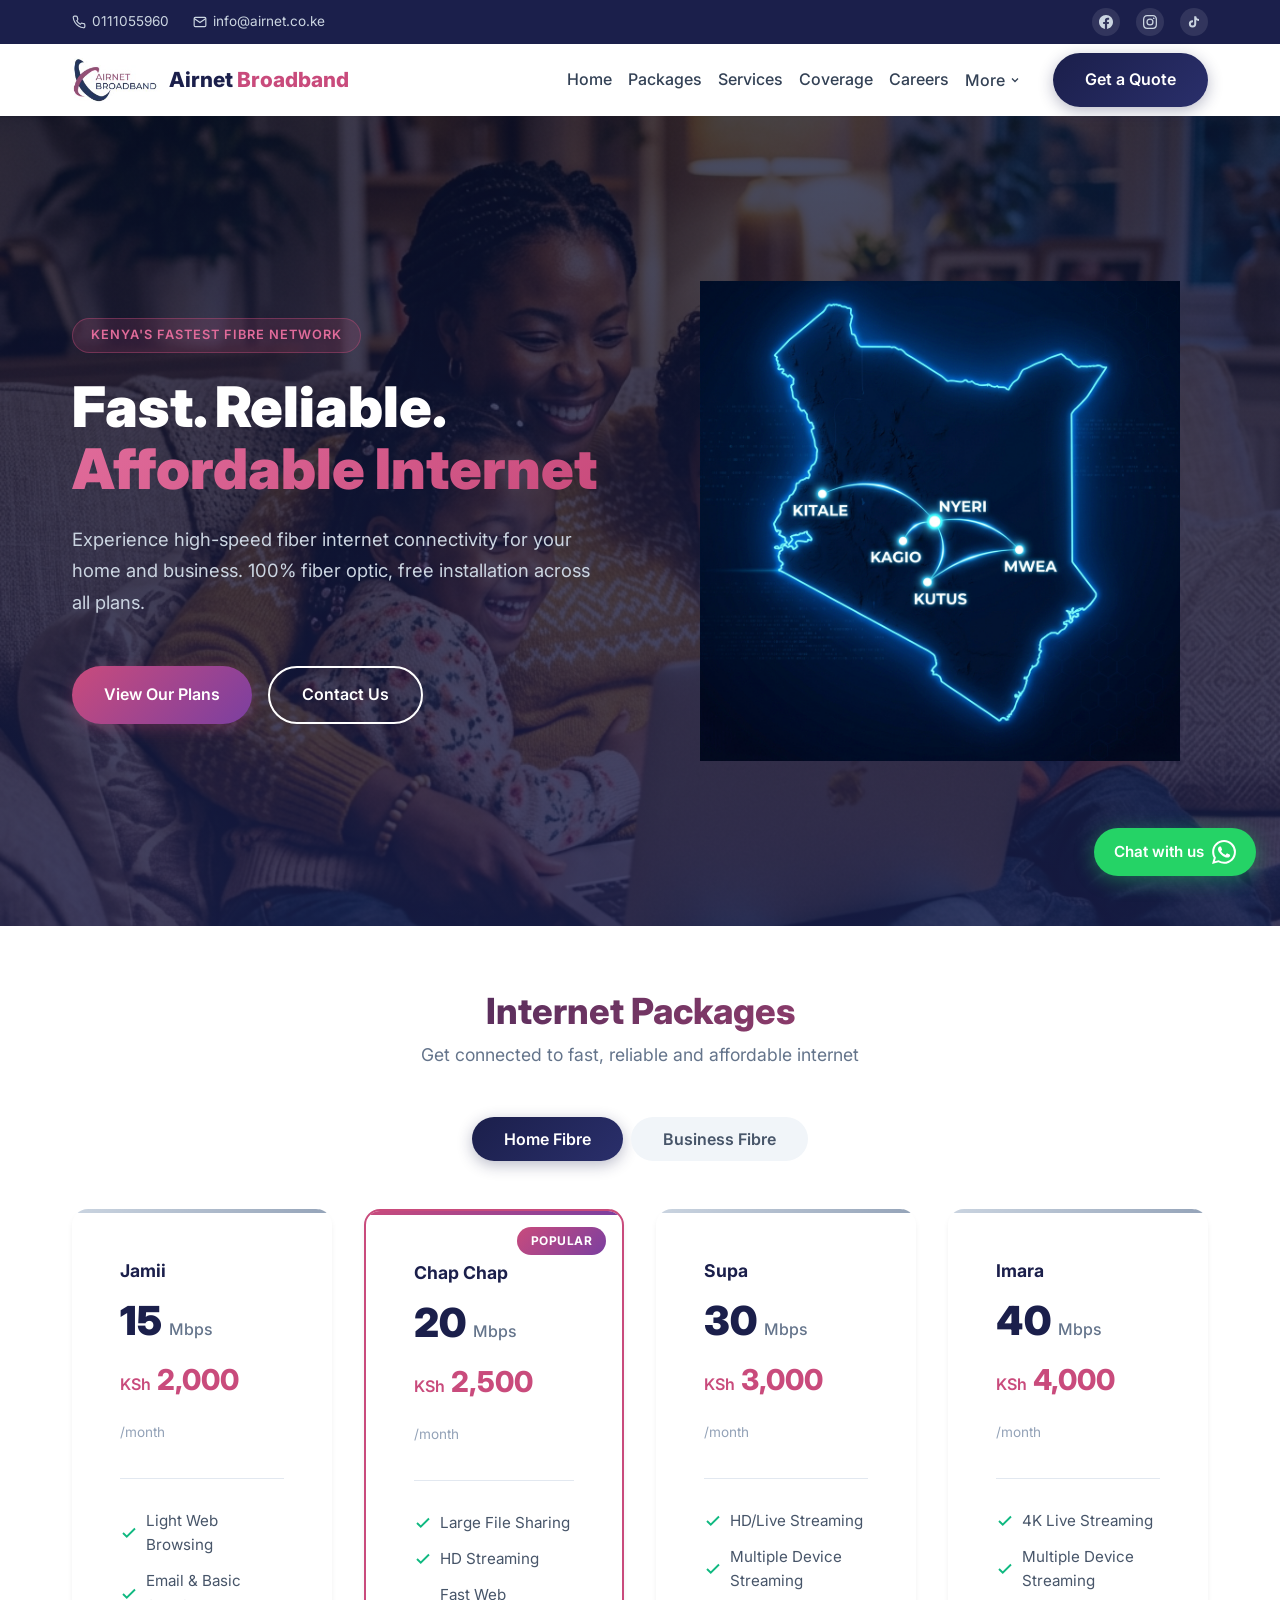
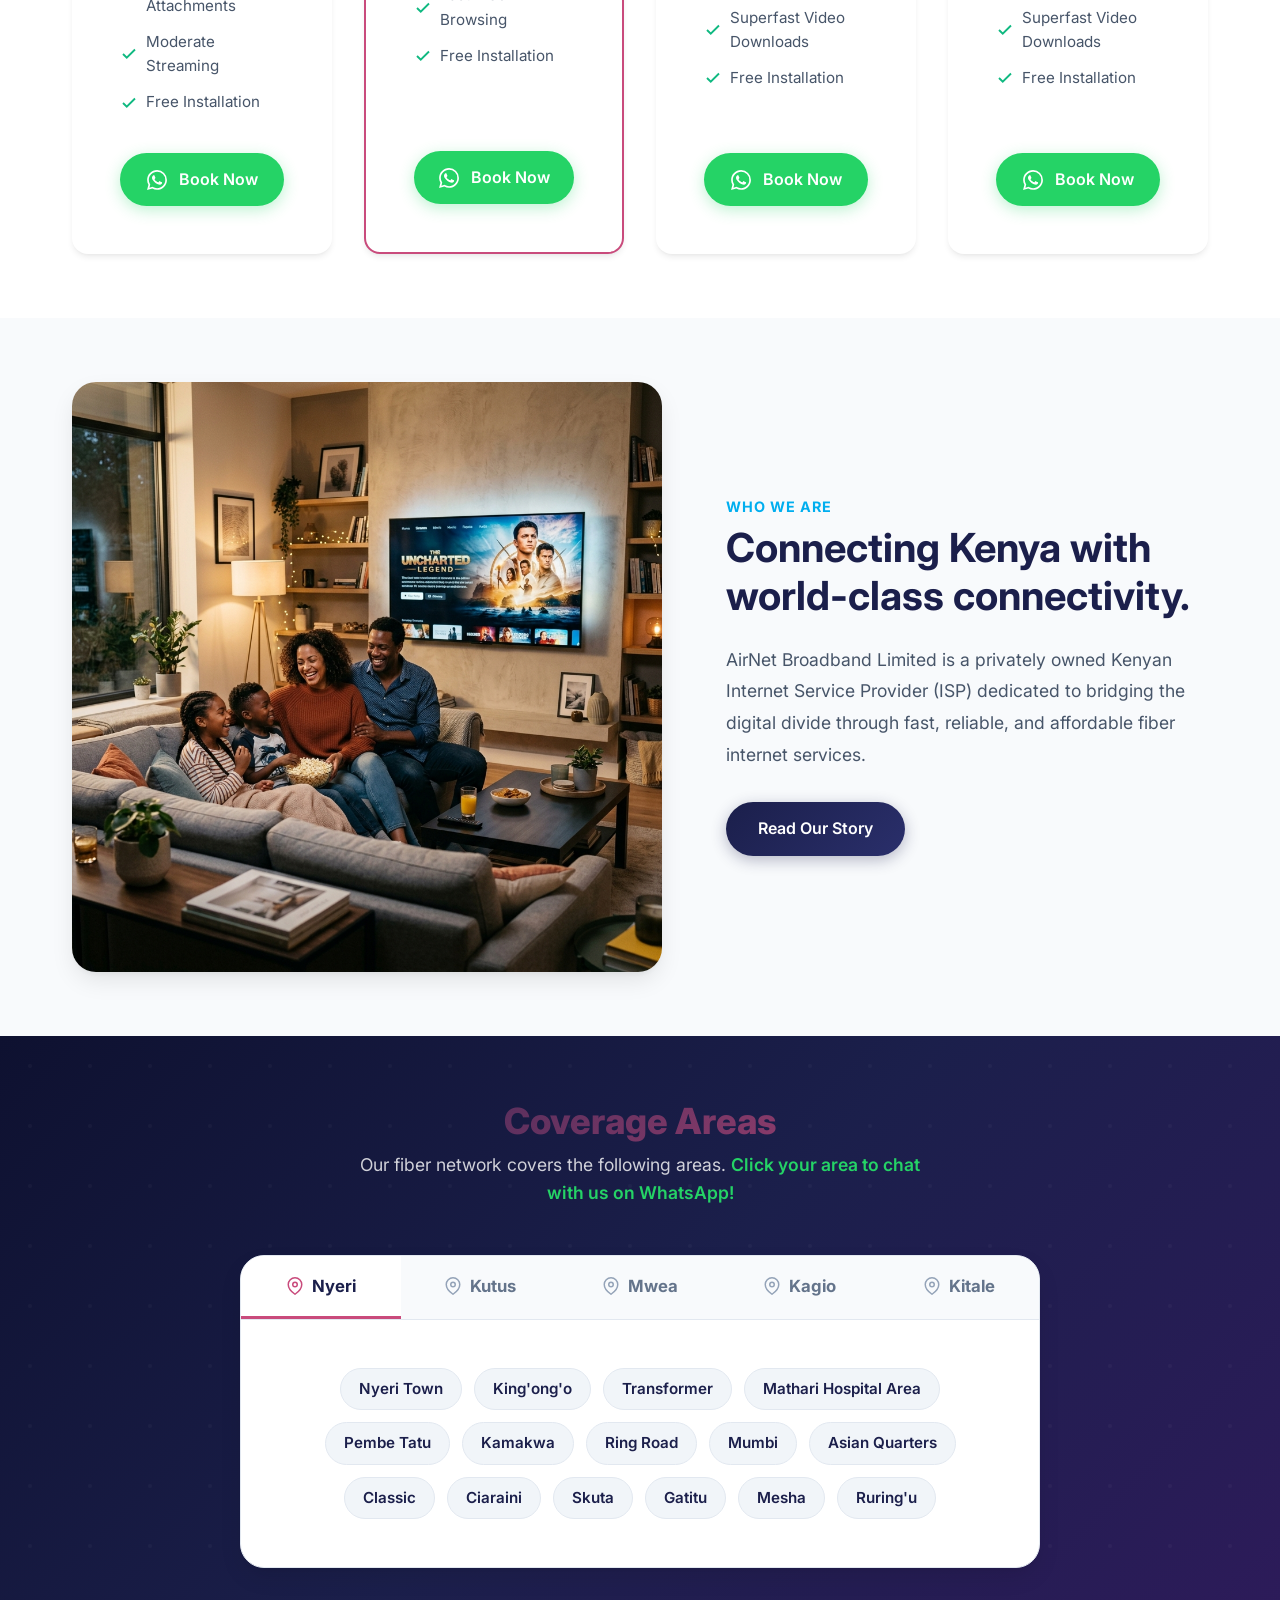
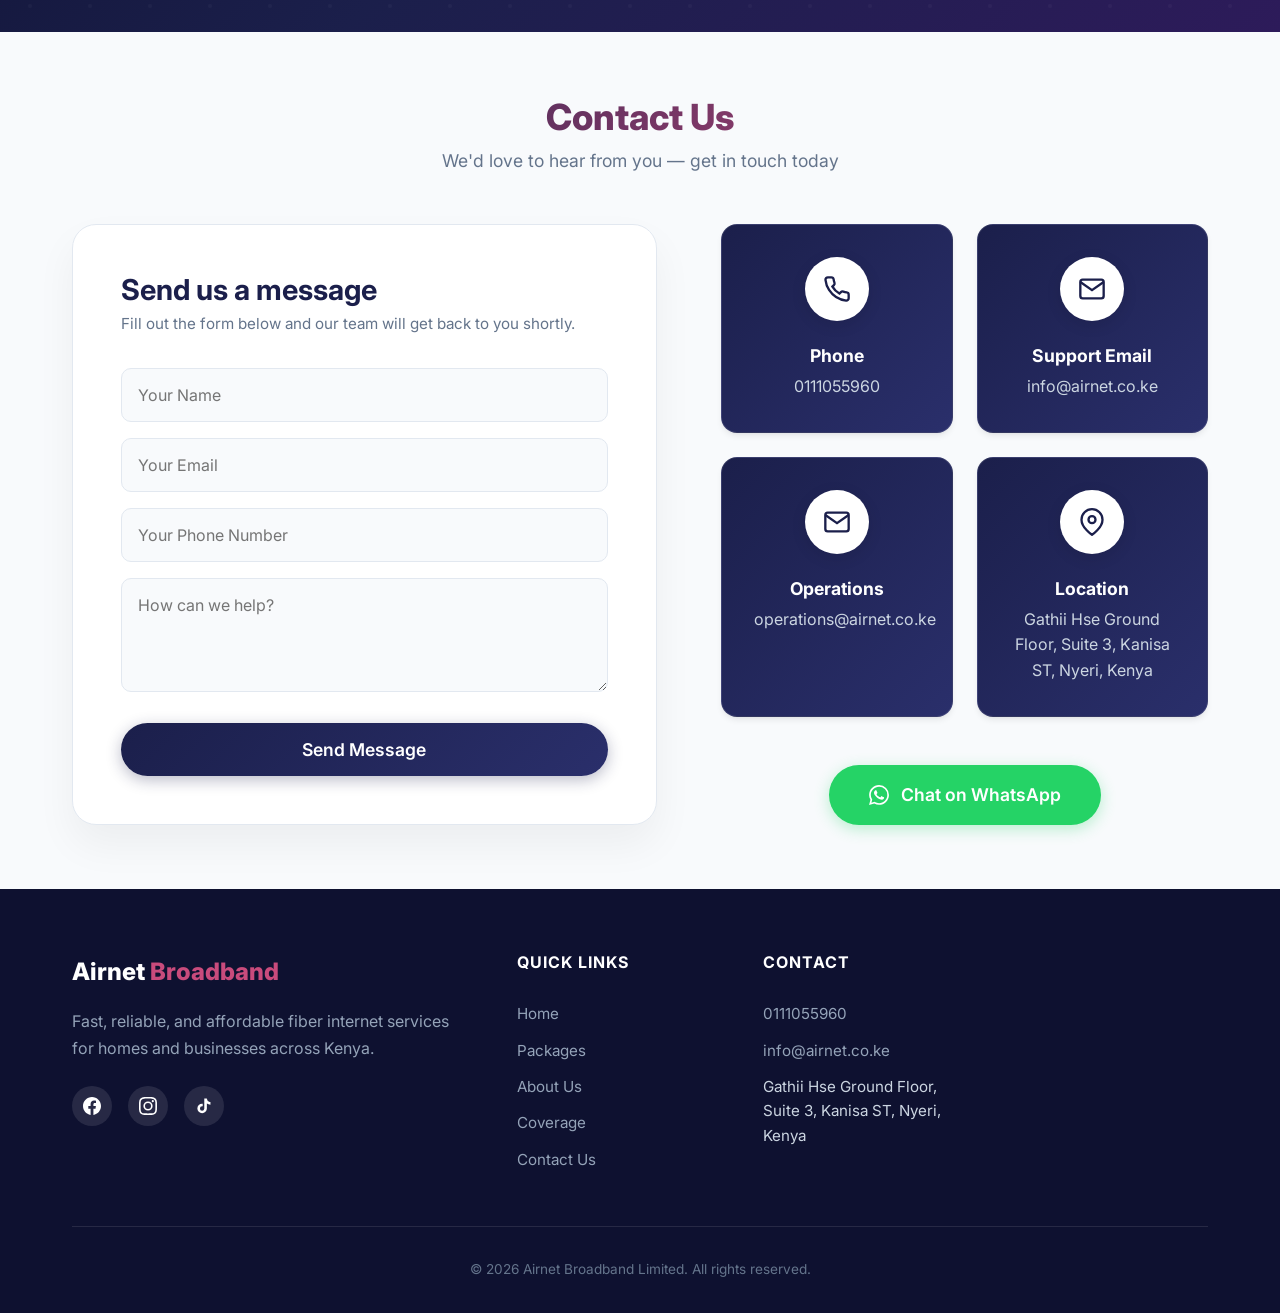
==== commit 9bddf702: "Implement Option 3: Clean up navbar with More dropdown containing About and Contact" ====
--- a/index.html
+++ b/index.html
@@ -72,10 +72,18 @@
         <a href="index.html">Home</a>
         <a href="index.html#packages">Packages</a>
         <a href="services.html">Services</a>
-        <a href="about.html">About Us</a>
         <a href="index.html#coverage">Coverage</a>
-        <a href="contact.html">Contact</a>
         <a href="careers.html">Careers</a>
+        <div class="nav-dropdown" id="nav-more">
+          <button class="nav-dropdown-toggle" id="nav-more-btn" aria-expanded="false">
+            More
+            <svg width="12" height="12" viewBox="0 0 24 24" fill="none" stroke="currentColor" stroke-width="2.5"><polyline points="6 9 12 15 18 9"/></svg>
+          </button>
+          <div class="nav-dropdown-menu" id="nav-more-menu">
+            <a href="about.html">About Us</a>
+            <a href="contact.html">Contact</a>
+          </div>
+        </div>
         <a href="quote.html" class="btn btn-primary nav-cta">Get a Quote</a>
       </div>
       <div class="hamburger" id="hamburger">
--- a/css/airnet-style.css
+++ b/css/airnet-style.css
@@ -391,7 +391,7 @@
 .nav-links {
   display: flex;
   align-items: center;
-  gap: var(--space-xl);
+  gap: var(--space-md);
 }
 
 .nav-links a:not(.btn) {
@@ -399,6 +399,7 @@
   color: var(--gray-700);
   position: relative;
   padding: 8px 0;
+  white-space: nowrap;
 }
 
 .nav-links a:not(.btn)::after {
@@ -415,6 +416,92 @@
 .nav-links a:not(.btn):hover::after,
 .nav-links a:not(.btn).active::after {
   width: 100%;
+}
+
+/* ---------- Nav Dropdown (More) ---------- */
+.nav-dropdown {
+  position: relative;
+}
+
+.nav-dropdown-toggle {
+  display: flex;
+  align-items: center;
+  gap: 4px;
+  background: none;
+  border: none;
+  font-family: inherit;
+  font-size: inherit;
+  font-weight: 500;
+  color: var(--gray-700);
+  cursor: pointer;
+  padding: 8px 0;
+  position: relative;
+  white-space: nowrap;
+}
+
+.nav-dropdown-toggle::after {
+  content: '';
+  position: absolute;
+  bottom: 0;
+  left: 0;
+  width: 0;
+  height: 2px;
+  background: linear-gradient(135deg, var(--accent), var(--purple));
+  transition: width var(--transition-base);
+}
+
+.nav-dropdown-toggle:hover,
+.nav-dropdown-toggle[aria-expanded="true"] {
+  color: var(--primary);
+}
+
+.nav-dropdown-toggle[aria-expanded="true"]::after { width: 100%; }
+
+.nav-dropdown-toggle svg {
+  transition: transform 0.25s ease;
+}
+.nav-dropdown-toggle[aria-expanded="true"] svg {
+  transform: rotate(180deg);
+}
+
+.nav-dropdown-menu {
+  position: absolute;
+  top: calc(100% + 12px);
+  left: 50%;
+  transform: translateX(-50%);
+  background: var(--white);
+  border: 1px solid var(--gray-200);
+  border-radius: var(--radius-lg);
+  box-shadow: var(--shadow-xl);
+  min-width: 160px;
+  padding: 8px 0;
+  display: flex;
+  flex-direction: column;
+  opacity: 0;
+  visibility: hidden;
+  transform: translateX(-50%) translateY(-6px);
+  transition: opacity 0.2s ease, transform 0.2s ease, visibility 0.2s;
+  z-index: 200;
+}
+
+.nav-dropdown-menu.open {
+  opacity: 1;
+  visibility: visible;
+  transform: translateX(-50%) translateY(0);
+}
+
+.nav-dropdown-menu a {
+  padding: 10px 20px;
+  color: var(--gray-700);
+  font-weight: 500;
+  font-size: 0.95rem;
+  transition: background 0.15s, color 0.15s;
+  white-space: nowrap;
+}
+
+.nav-dropdown-menu a:hover {
+  background: var(--gray-50);
+  color: var(--primary);
 }
 
 .nav-links a:not(.btn):hover,
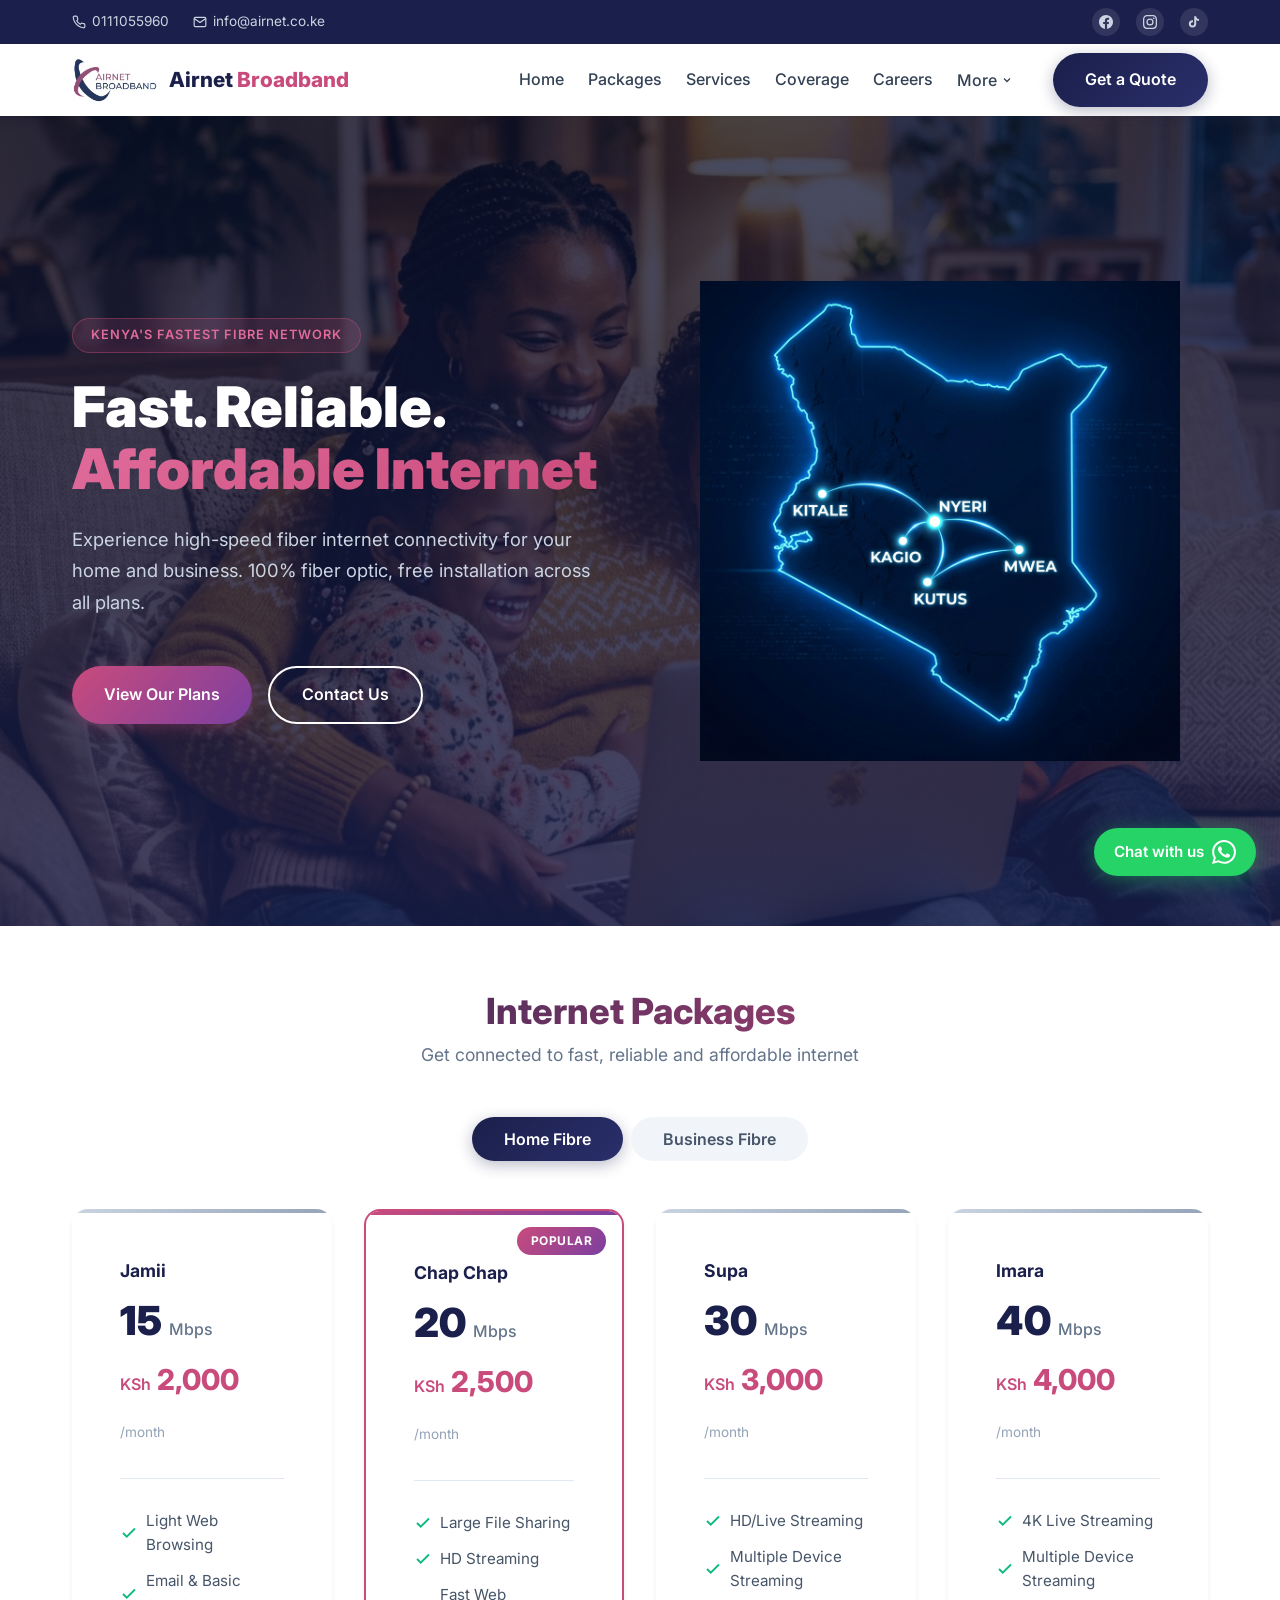
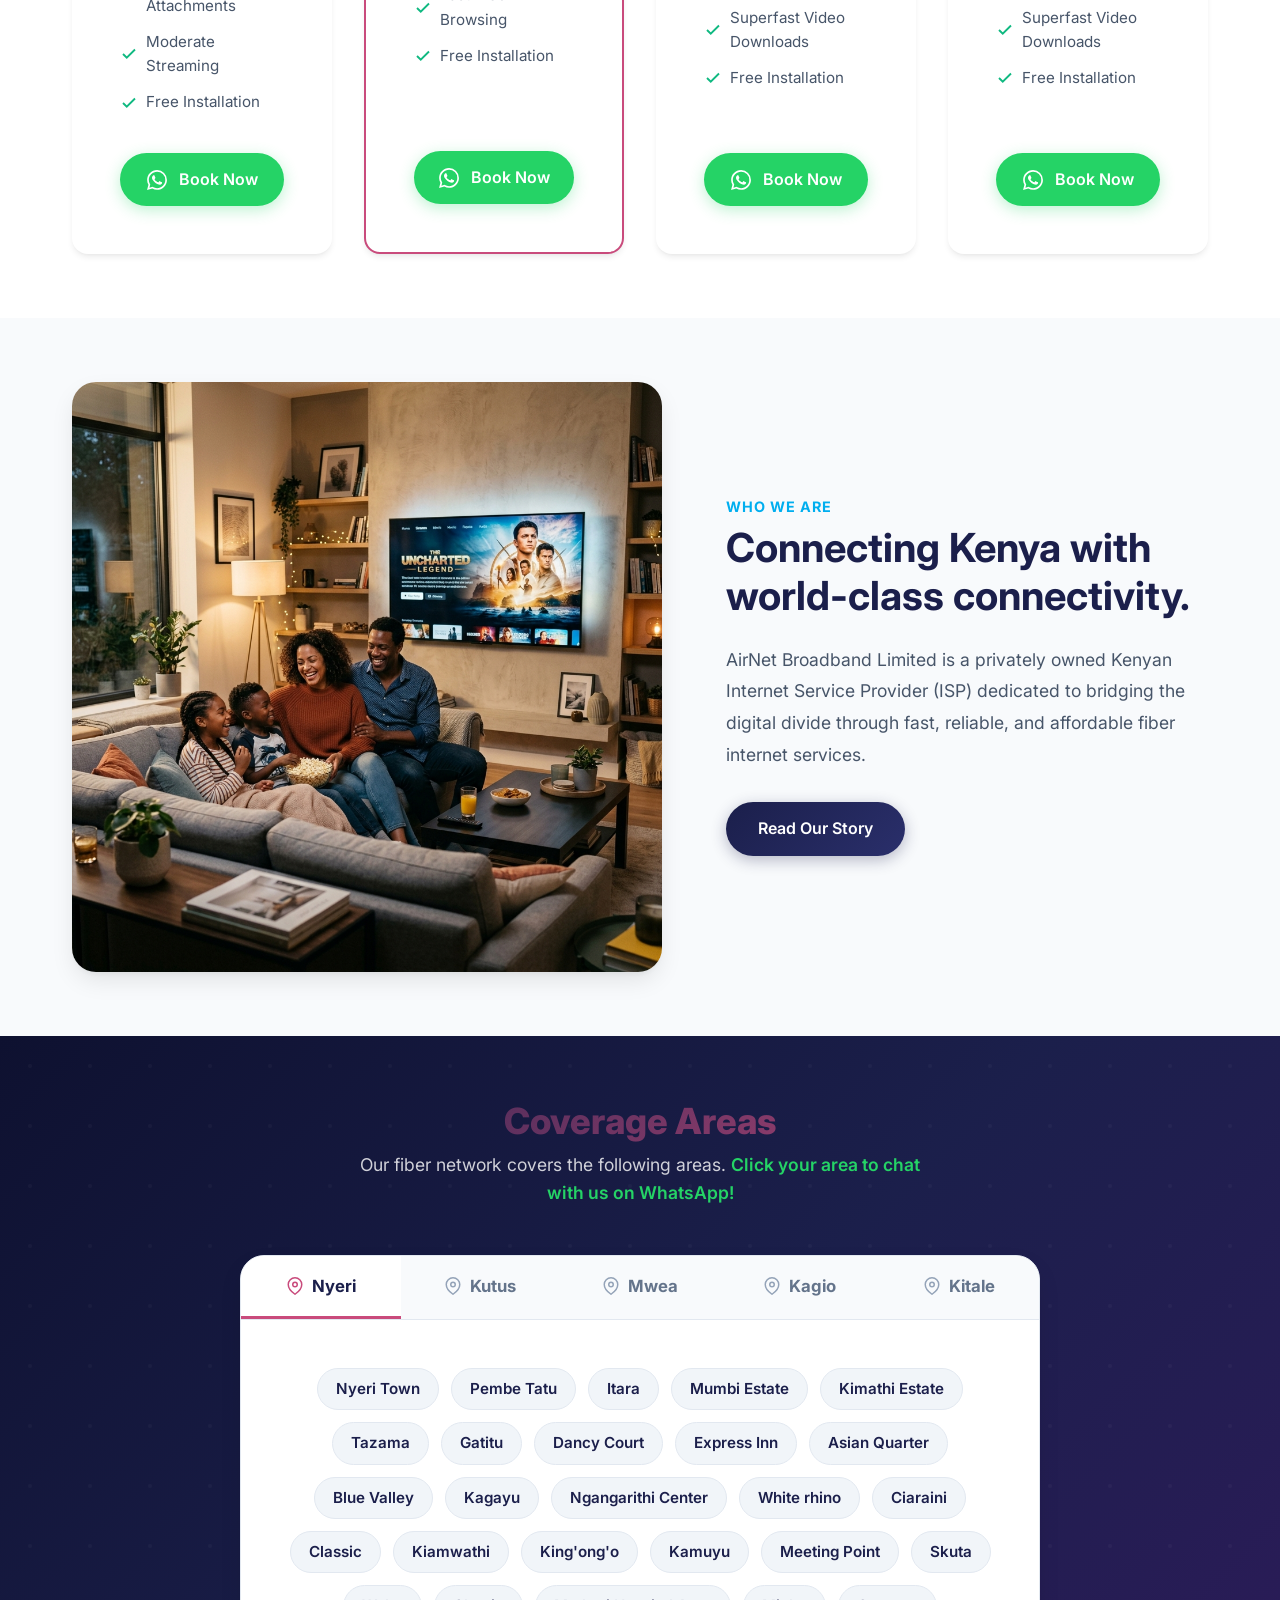
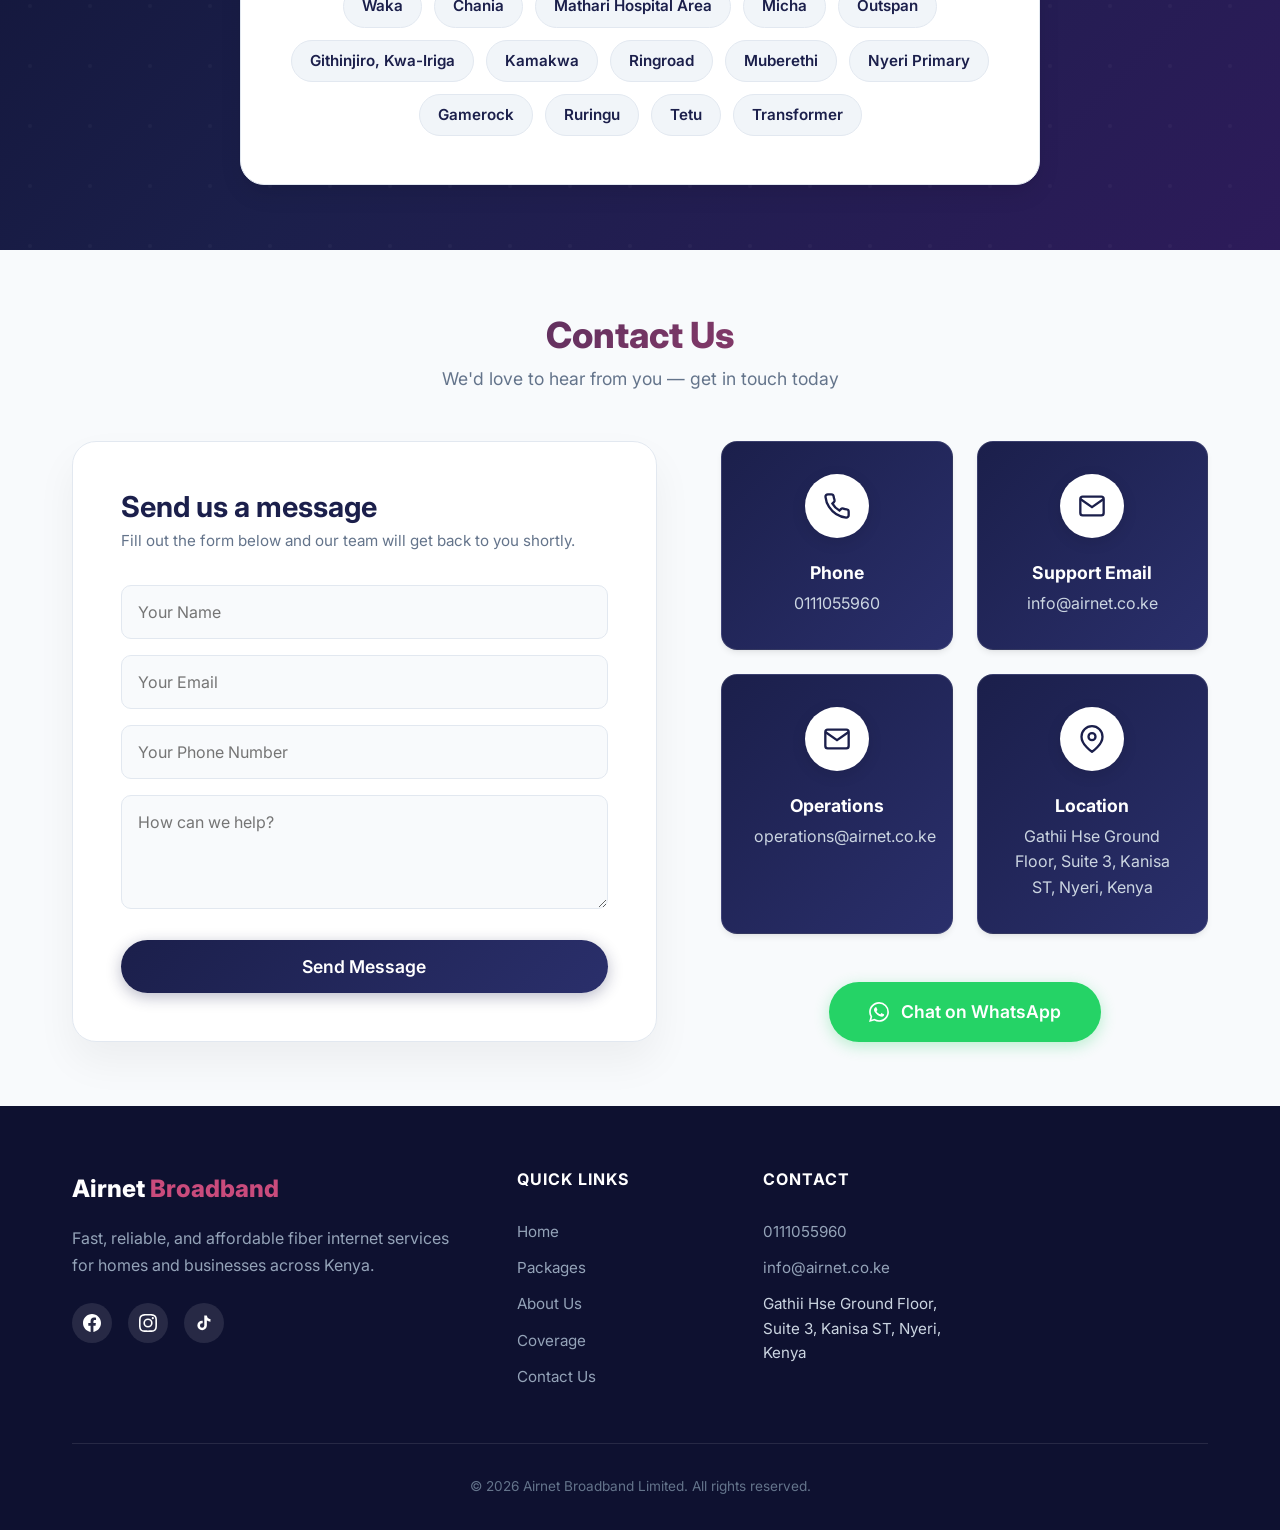
==== commit 8d3507b9: "Update HTML files to use favicon.png" ====
--- a/index.html
+++ b/index.html
@@ -6,7 +6,7 @@
   <meta name="description" content="Airnet Broadband - Fast, reliable, and affordable fiber internet services in Kenya. Home and Business fibre packages starting from KSh 2,000/month.">
   <title>Airnet Broadband | Fast. Reliable. Affordable Internet</title>
   <link rel="stylesheet" href="css/airnet-style.css?v=2">
-  <link rel="icon" type="image/png" href="assets/logo.png">
+  <link rel="icon" type="image/png" href="assets/favicon.png">
 </head>
 <body>
   <!-- Preloader -->
--- a/css/airnet-style.css
+++ b/css/airnet-style.css
@@ -391,7 +391,7 @@
 .nav-links {
   display: flex;
   align-items: center;
-  gap: var(--space-md);
+  gap: var(--space-lg);
 }
 
 .nav-links a:not(.btn) {
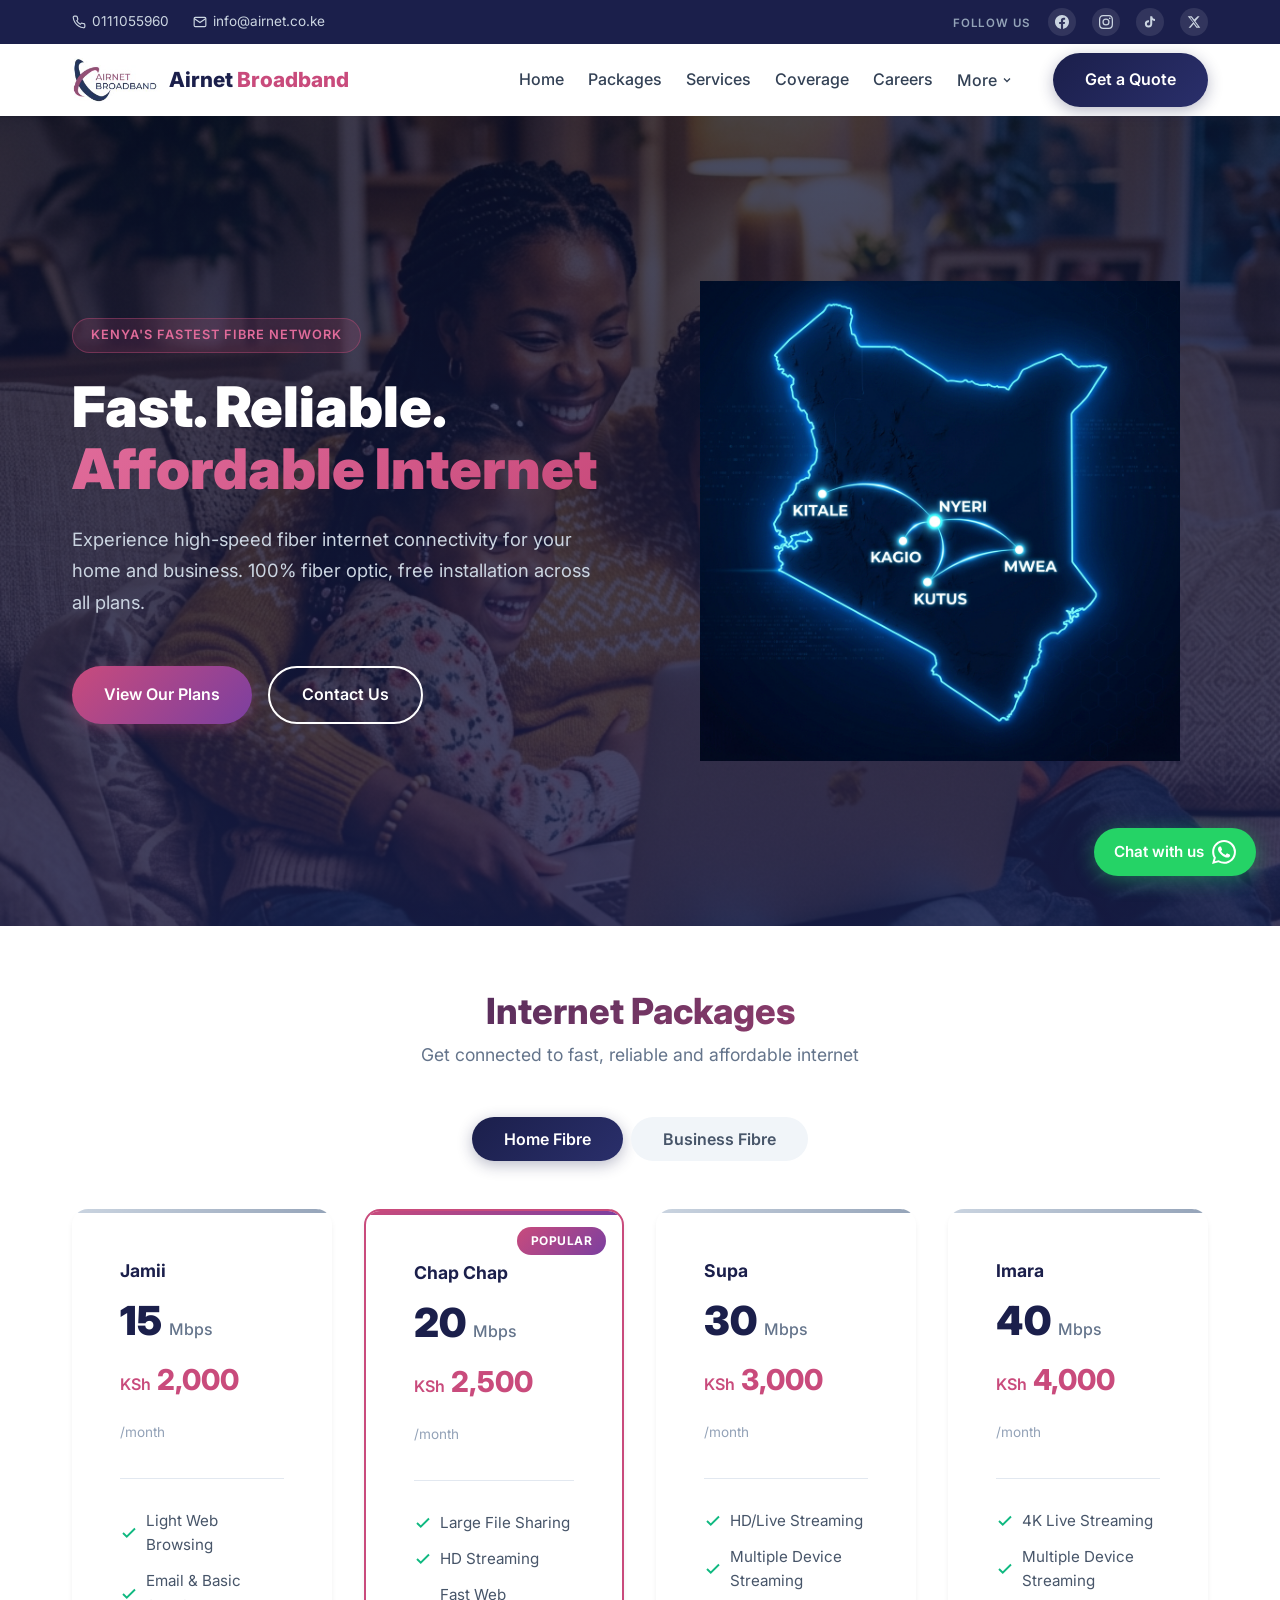
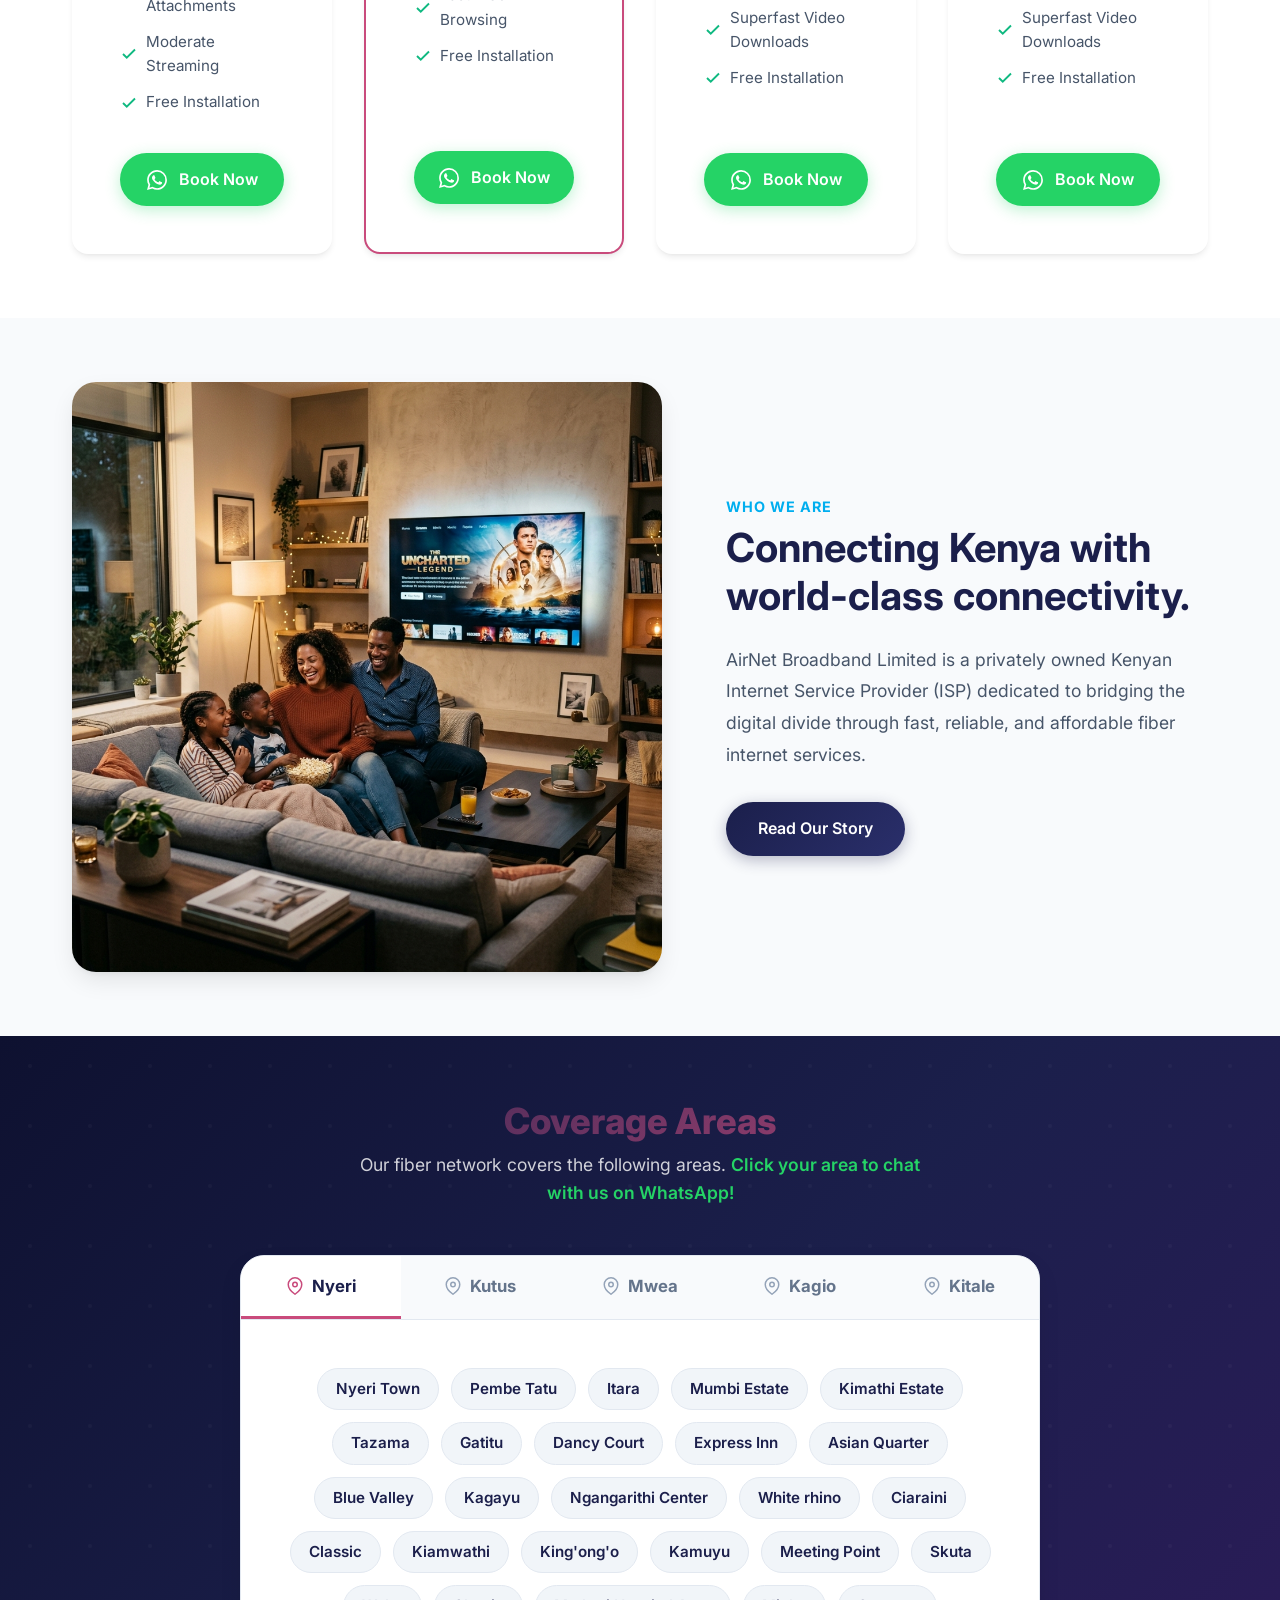
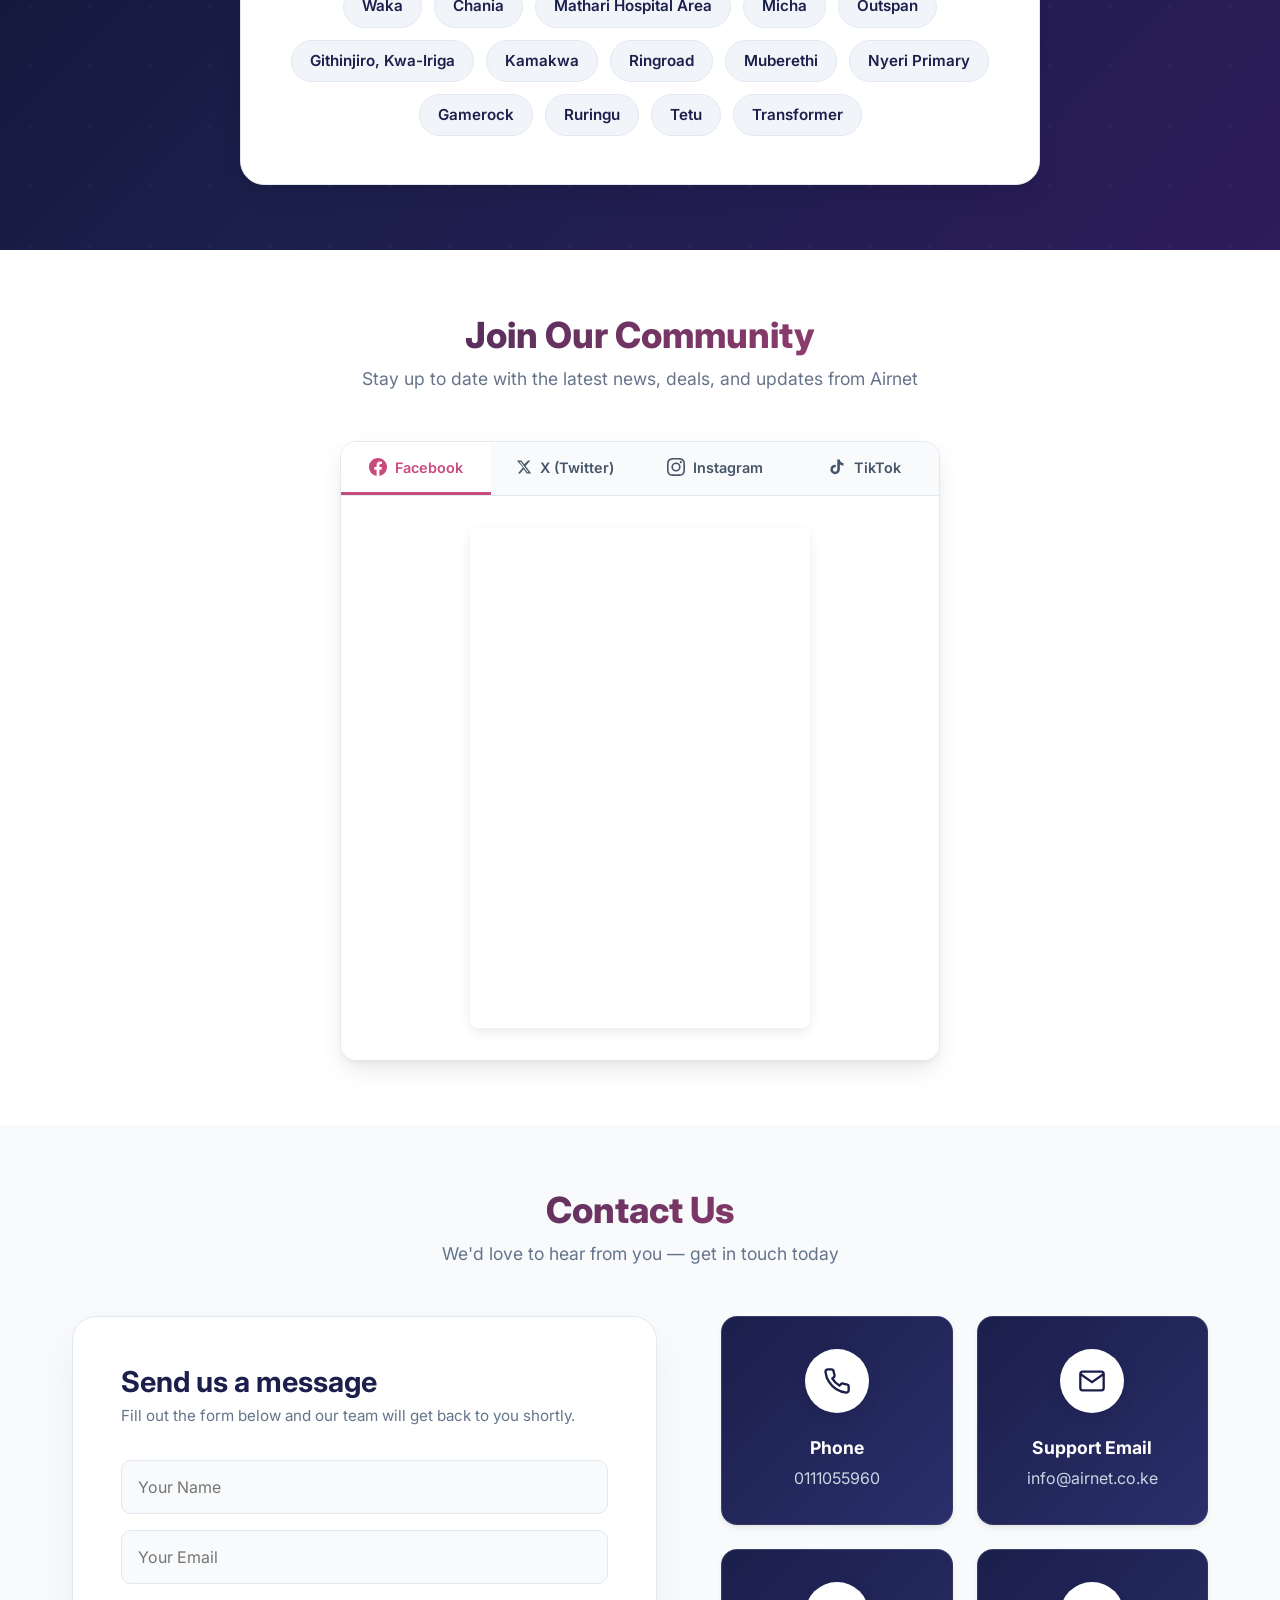
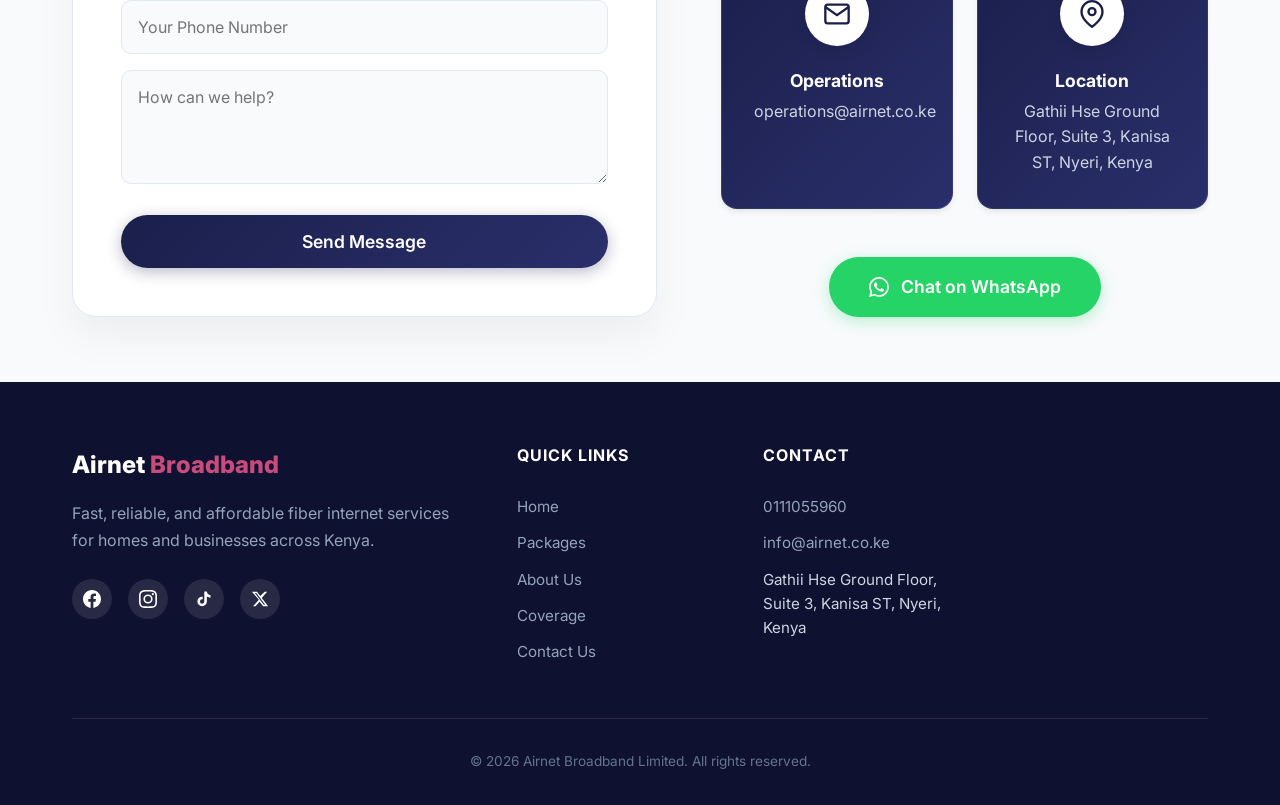
==== commit 350cb63c: "Add Social Hub tabbed section to homepage and fix topbar Follow Us alignment" ====
--- a/index.html
+++ b/index.html
@@ -158,6 +158,80 @@
         <p>Our fiber network covers the following areas. <strong style="color: var(--whatsapp); font-weight: 600;">Click your area to chat with us on WhatsApp!</strong></p>
       </div>
       <div class="coverage-grid reveal" id="coverage-grid"></div>
+    </div>
+  </section>
+
+  <!-- ===== SOCIAL HUB ===== -->
+  <section class="section" id="social-hub">
+    <div class="container">
+      <div class="section-title reveal">
+        <h2>Join Our Community</h2>
+        <p>Stay up to date with the latest news, deals, and updates from Airnet</p>
+      </div>
+      
+      <div class="social-hub-wrapper reveal">
+        <!-- Social Tabs -->
+        <div class="social-tabs">
+          <button class="social-tab active" data-social="facebook">
+            <svg viewBox="0 0 24 24" fill="currentColor" width="18" height="18"><path d="M24 12.073c0-6.627-5.373-12-12-12s-12 5.373-12 12c0 5.99 4.388 10.954 10.125 11.854v-8.385H7.078v-3.47h3.047V9.43c0-3.007 1.792-4.669 4.533-4.669 1.312 0 2.686.235 2.686.235v2.953H15.83c-1.491 0-1.956.925-1.956 1.874v2.25h3.328l-.532 3.47h-2.796v8.385C19.612 23.027 24 18.062 24 12.073z"/></svg>
+            Facebook
+          </button>
+          <button class="social-tab" data-social="twitter">
+            <svg viewBox="0 0 24 24" fill="currentColor" width="16" height="16"><path d="M18.244 2.25h3.308l-7.227 8.26 8.502 11.24H16.17l-4.714-6.231-5.401 6.231H2.748l7.73-8.835L1.254 2.25H8.08l4.259 5.63 5.905-5.63Zm-1.161 17.52h1.833L7.084 4.126H5.117z"/></svg>
+            X (Twitter)
+          </button>
+          <button class="social-tab" data-social="instagram">
+            <svg viewBox="0 0 24 24" fill="currentColor" width="18" height="18"><path d="M12 2.163c3.204 0 3.584.012 4.85.07 3.252.148 4.771 1.691 4.919 4.919.058 1.265.069 1.645.069 4.849 0 3.205-.012 3.584-.069 4.849-.149 3.225-1.664 4.771-4.919 4.919-1.266.058-1.644.07-4.85.07-3.204 0-3.584-.012-4.849-.07-3.26-.149-4.771-1.699-4.919-4.92-.058-1.265-.07-1.644-.07-4.849 0-3.204.013-3.583.07-4.849.149-3.227 1.664-4.771 4.919-4.919 1.266-.057 1.645-.069 4.849-.069zM12 0C8.741 0 8.333.014 7.053.072 2.695.272.273 2.69.073 7.052.014 8.333 0 8.741 0 12c0 3.259.014 3.668.072 4.948.2 4.358 2.618 6.78 6.98 6.98C8.333 23.986 8.741 24 12 24c3.259 0 3.668-.014 4.948-.072 4.354-.2 6.782-2.618 6.979-6.98.059-1.28.073-1.689.073-4.948 0-3.259-.014-3.667-.072-4.947-.196-4.354-2.617-6.78-6.979-6.98C15.668.014 15.259 0 12 0zm0 5.838a6.162 6.162 0 1 0 0 12.324 6.162 6.162 0 0 0 0-12.324zM12 16a4 4 0 1 1 0-8 4 4 0 0 1 0 8zm6.406-11.845a1.44 1.44 0 1 0 0 2.881 1.44 1.44 0 0 0 0-2.881z"/></svg>
+            Instagram
+          </button>
+          <button class="social-tab" data-social="tiktok">
+            <svg viewBox="0 0 24 24" fill="currentColor" width="18" height="18"><path d="M19.59 6.69a4.83 4.83 0 0 1-3.77-4.25V2h-3.45v13.67a2.89 2.89 0 0 1-2.88 2.5 2.89 2.89 0 0 1-2.89-2.89 2.89 2.89 0 0 1 2.89-2.89c.28 0 .54.04.79.1v-3.5a6.37 6.37 0 0 0-.79-.05A6.34 6.34 0 0 0 3.15 15.2a6.34 6.34 0 0 0 6.34 6.34 6.34 6.34 0 0 0 6.34-6.34V8.69a8.28 8.28 0 0 0 4.76 1.5v-3.5a4.84 4.84 0 0 1-1-.13z"/></svg>
+            TikTok
+          </button>
+        </div>
+
+        <!-- Social Contents -->
+        <div class="social-content-area">
+          
+          <!-- Facebook Feed -->
+          <div class="social-pane active" id="pane-facebook">
+            <iframe src="https://www.facebook.com/plugins/page.php?href=https%3A%2F%2Fwww.facebook.com%2Fprofile.php%3Fid%3D61589275235372&tabs=timeline&width=340&height=500&small_header=true&adapt_container_width=true&hide_cover=false&show_facepile=false&appId" width="100%" height="500" style="border:none;overflow:hidden;max-width:340px;margin:0 auto;display:block;border-radius:8px;box-shadow:0 4px 12px rgba(0,0,0,0.08);" scrolling="no" frameborder="0" allowfullscreen="true" allow="autoplay; clipboard-write; encrypted-media; picture-in-picture; web-share"></iframe>
+          </div>
+
+          <!-- X (Twitter) Feed -->
+          <div class="social-pane" id="pane-twitter" style="display:none;">
+            <div style="max-width:340px; margin:0 auto; height:500px; overflow-y:auto; border-radius:8px; box-shadow:0 4px 12px rgba(0,0,0,0.08);">
+              <a class="twitter-timeline" data-height="500" data-theme="light" href="https://twitter.com/AirnetKe?ref_src=twsrc%5Etfw">Tweets by AirnetKe</a> 
+              <script async src="https://platform.twitter.com/widgets.js" charset="utf-8"></script>
+            </div>
+          </div>
+
+          <!-- Instagram Static -->
+          <div class="social-pane" id="pane-instagram" style="display:none;">
+            <div class="social-static-card ig-gradient">
+              <div class="social-static-icon">
+                <svg viewBox="0 0 24 24" fill="currentColor" width="48" height="48"><path d="M12 2.163c3.204 0 3.584.012 4.85.07 3.252.148 4.771 1.691 4.919 4.919.058 1.265.069 1.645.069 4.849 0 3.205-.012 3.584-.069 4.849-.149 3.225-1.664 4.771-4.919 4.919-1.266.058-1.644.07-4.85.07-3.204 0-3.584-.012-4.849-.07-3.26-.149-4.771-1.699-4.919-4.92-.058-1.265-.07-1.644-.07-4.849 0-3.204.013-3.583.07-4.849.149-3.227 1.664-4.771 4.919-4.919 1.266-.057 1.645-.069 4.849-.069zM12 0C8.741 0 8.333.014 7.053.072 2.695.272.273 2.69.073 7.052.014 8.333 0 8.741 0 12c0 3.259.014 3.668.072 4.948.2 4.358 2.618 6.78 6.98 6.98C8.333 23.986 8.741 24 12 24c3.259 0 3.668-.014 4.948-.072 4.354-.2 6.782-2.618 6.979-6.98.059-1.28.073-1.689.073-4.948 0-3.259-.014-3.667-.072-4.947-.196-4.354-2.617-6.78-6.979-6.98C15.668.014 15.259 0 12 0zm0 5.838a6.162 6.162 0 1 0 0 12.324 6.162 6.162 0 0 0 0-12.324zM12 16a4 4 0 1 1 0-8 4 4 0 0 1 0 8zm6.406-11.845a1.44 1.44 0 1 0 0 2.881 1.44 1.44 0 0 0 0-2.881z"/></svg>
+              </div>
+              <h3>Explore Our World</h3>
+              <p>Catch our latest visual updates, behind the scenes, and community features.</p>
+              <a href="https://www.instagram.com/airnetke" target="_blank" class="btn btn-white">View on Instagram</a>
+            </div>
+          </div>
+
+          <!-- TikTok Static -->
+          <div class="social-pane" id="pane-tiktok" style="display:none;">
+            <div class="social-static-card tt-gradient">
+              <div class="social-static-icon">
+                <svg viewBox="0 0 24 24" fill="currentColor" width="48" height="48"><path d="M19.59 6.69a4.83 4.83 0 0 1-3.77-4.25V2h-3.45v13.67a2.89 2.89 0 0 1-2.88 2.5 2.89 2.89 0 0 1-2.89-2.89 2.89 2.89 0 0 1 2.89-2.89c.28 0 .54.04.79.1v-3.5a6.37 6.37 0 0 0-.79-.05A6.34 6.34 0 0 0 3.15 15.2a6.34 6.34 0 0 0 6.34 6.34 6.34 6.34 0 0 0 6.34-6.34V8.69a8.28 8.28 0 0 0 4.76 1.5v-3.5a4.84 4.84 0 0 1-1-.13z"/></svg>
+              </div>
+              <h3>Join the Trend</h3>
+              <p>Watch short, fun clips about tech, connectivity, and life at Airnet.</p>
+              <a href="https://www.tiktok.com/@airnetke" target="_blank" class="btn btn-white">Watch on TikTok</a>
+            </div>
+          </div>
+
+        </div>
+      </div>
     </div>
   </section>
 
--- a/css/airnet-style.css
+++ b/css/airnet-style.css
@@ -328,6 +328,7 @@
 .top-bar-social {
   display: flex;
   gap: var(--space-md);
+  align-items: center;
 }
 
 .top-bar-social a {
@@ -346,6 +347,19 @@
 .top-bar-social svg {
   width: 14px;
   height: 14px;
+}
+
+.topbar-follow-label {
+  color: var(--gray-400);
+  font-size: 0.72rem;
+  font-weight: 600;
+  text-transform: uppercase;
+  letter-spacing: 0.08em;
+  white-space: nowrap;
+  display: flex;
+  align-items: center;
+  margin-right: 2px;
+  transform: translateY(1px); /* Nudge down for optical alignment */
 }
 
 /* ---------- Navigation ---------- */
@@ -507,6 +521,10 @@
 .nav-links a:not(.btn):hover,
 .nav-links a:not(.btn).active {
   color: var(--primary);
+}
+
+.nav-mobile-social {
+  display: none;
 }
 
 /* Nav Dropdown */
@@ -2446,6 +2464,35 @@
 
 /* --- Responsive --- */
 @media (max-width: 900px) {
+  .nav-mobile-social {
+    display: flex;
+    gap: var(--space-lg);
+    justify-content: center;
+    margin-top: var(--space-xl);
+    padding-top: var(--space-xl);
+    border-top: 1px solid var(--gray-200);
+    width: 100%;
+  }
+  .nav-mobile-social a {
+    width: 40px;
+    height: 40px;
+    border-radius: 50%;
+    background: var(--gray-50);
+    color: var(--primary);
+    display: flex;
+    align-items: center;
+    justify-content: center;
+    transition: all var(--transition-fast);
+  }
+  .nav-mobile-social a:hover {
+    background: var(--accent);
+    color: var(--white);
+  }
+  .nav-mobile-social svg {
+    width: 20px;
+    height: 20px;
+  }
+
   .vm-panel {
     grid-template-columns: 1fr;
     min-height: unset;
@@ -3065,3 +3112,124 @@
 .nav-links a.active { color: var(--accent); font-weight: 700; }
 
 
+/* =============================================
+   SOCIAL HUB
+   ============================================= */
+#social-hub {
+  background: var(--white);
+}
+
+.social-hub-wrapper {
+  max-width: 600px;
+  margin: 0 auto;
+  background: var(--white);
+  border-radius: var(--radius-lg);
+  box-shadow: var(--shadow-lg);
+  overflow: hidden;
+  border: 1px solid var(--gray-200);
+}
+
+.social-tabs {
+  display: flex;
+  background: var(--gray-50);
+  border-bottom: 1px solid var(--gray-200);
+  overflow-x: auto;
+  scrollbar-width: none; /* Firefox */
+}
+.social-tabs::-webkit-scrollbar { display: none; } /* Chrome */
+
+.social-tab {
+  flex: 1;
+  min-width: 120px;
+  background: none;
+  border: none;
+  padding: 16px;
+  font-size: 0.9rem;
+  font-weight: 600;
+  color: var(--gray-600);
+  cursor: pointer;
+  display: flex;
+  align-items: center;
+  justify-content: center;
+  gap: 8px;
+  transition: all var(--transition-fast);
+  border-bottom: 3px solid transparent;
+}
+
+.social-tab:hover {
+  background: var(--gray-100);
+  color: var(--primary);
+}
+
+.social-tab.active {
+  color: var(--accent);
+  background: var(--white);
+  border-bottom-color: var(--accent);
+}
+
+.social-content-area {
+  padding: var(--space-xl);
+  background: var(--white);
+  min-height: 540px;
+}
+
+.social-pane {
+  animation: fade-in 0.3s ease;
+}
+
+.social-static-card {
+  text-align: center;
+  padding: var(--space-3xl) var(--space-xl);
+  border-radius: var(--radius-lg);
+  color: var(--white);
+  display: flex;
+  flex-direction: column;
+  align-items: center;
+  justify-content: center;
+  min-height: 450px;
+}
+
+.social-static-card.ig-gradient {
+  background: linear-gradient(45deg, #f09433 0%, #e6683c 25%, #dc2743 50%, #cc2366 75%, #bc1888 100%);
+}
+
+.social-static-card.tt-gradient {
+  background: linear-gradient(135deg, #000000 0%, #25F4EE 50%, #FE2C55 100%);
+}
+
+.social-static-icon {
+  background: rgba(255,255,255,0.2);
+  width: 90px;
+  height: 90px;
+  border-radius: 50%;
+  display: flex;
+  align-items: center;
+  justify-content: center;
+  margin-bottom: var(--space-xl);
+  backdrop-filter: blur(4px);
+}
+
+.social-static-card h3 {
+  font-size: 1.8rem;
+  margin-bottom: var(--space-sm);
+  color: var(--white);
+}
+
+.social-static-card p {
+  font-size: 1.1rem;
+  opacity: 0.9;
+  margin-bottom: var(--space-2xl);
+  max-width: 400px;
+}
+
+.social-static-card .btn-white {
+  background: var(--white);
+  color: var(--gray-900);
+  font-weight: 700;
+  padding: 12px 28px;
+  border-radius: var(--radius-full);
+}
+.social-static-card .btn-white:hover {
+  transform: scale(1.05);
+  box-shadow: 0 4px 15px rgba(0,0,0,0.2);
+}
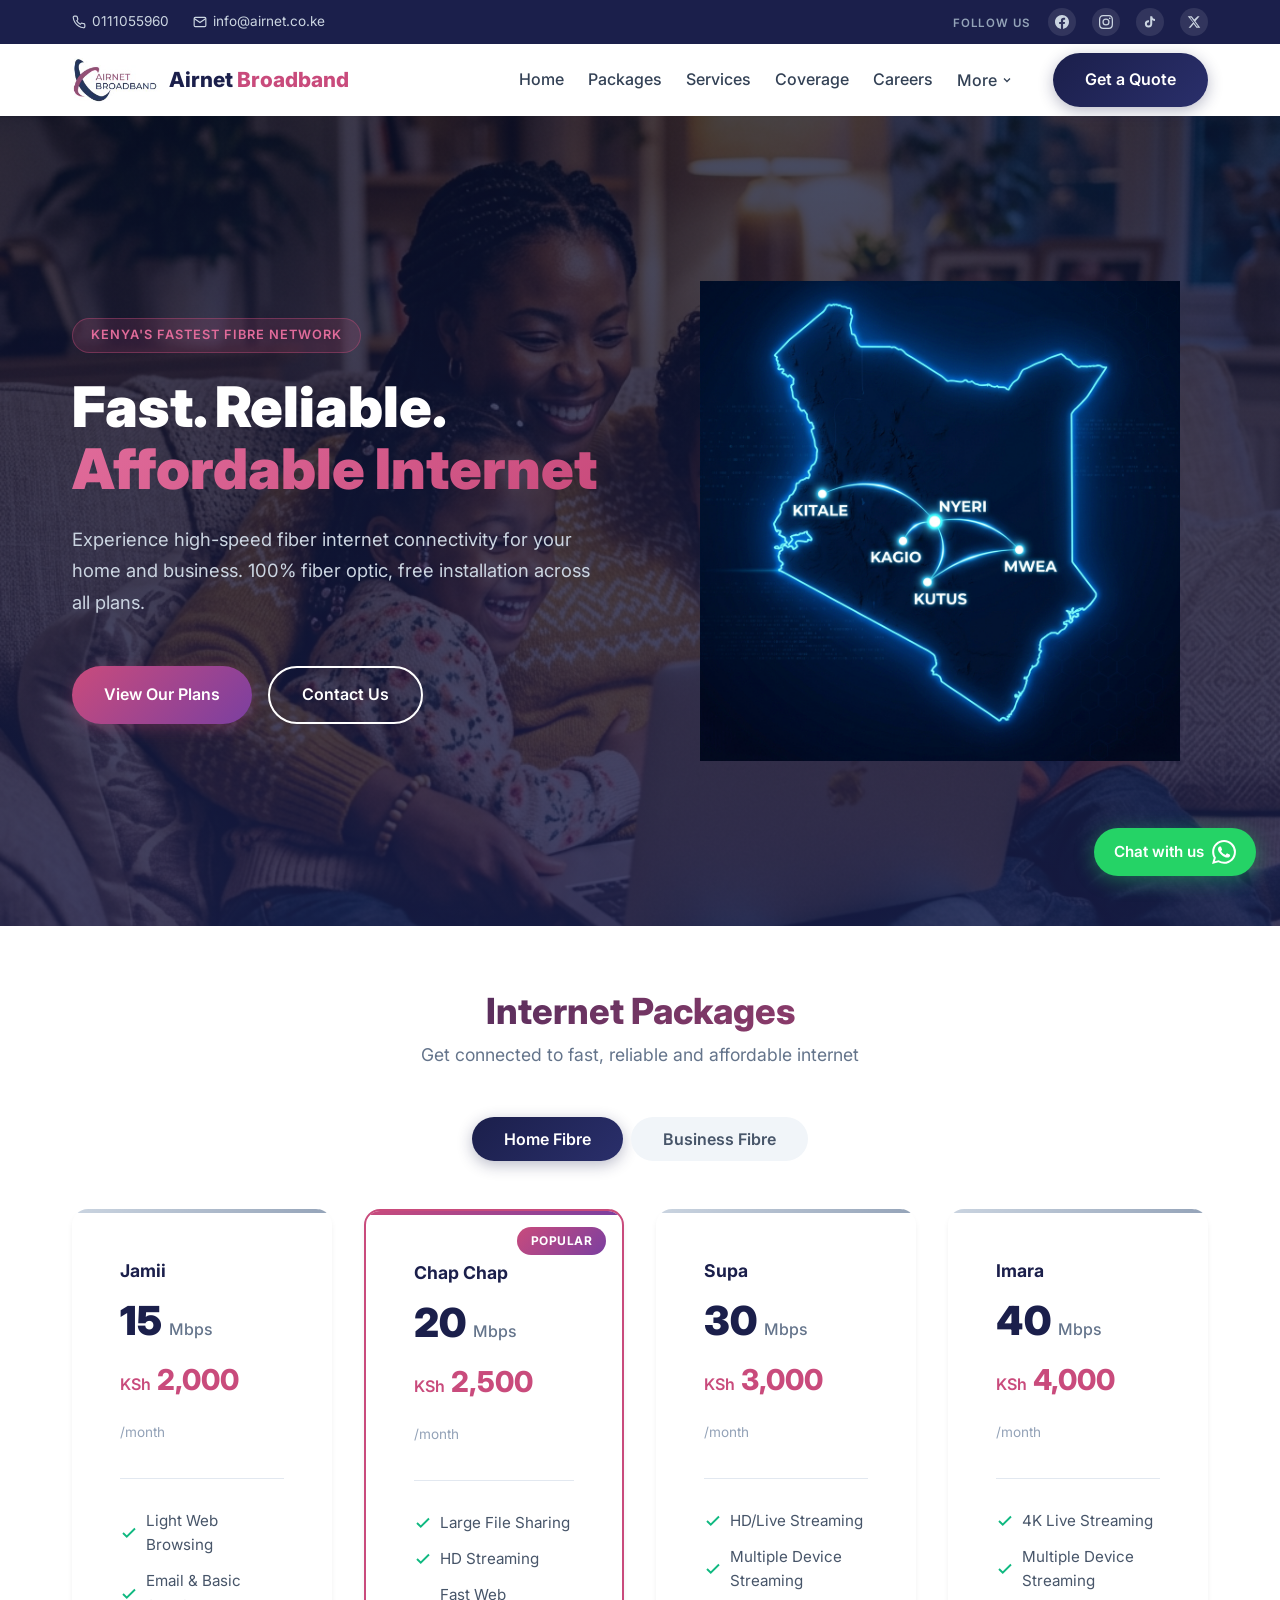
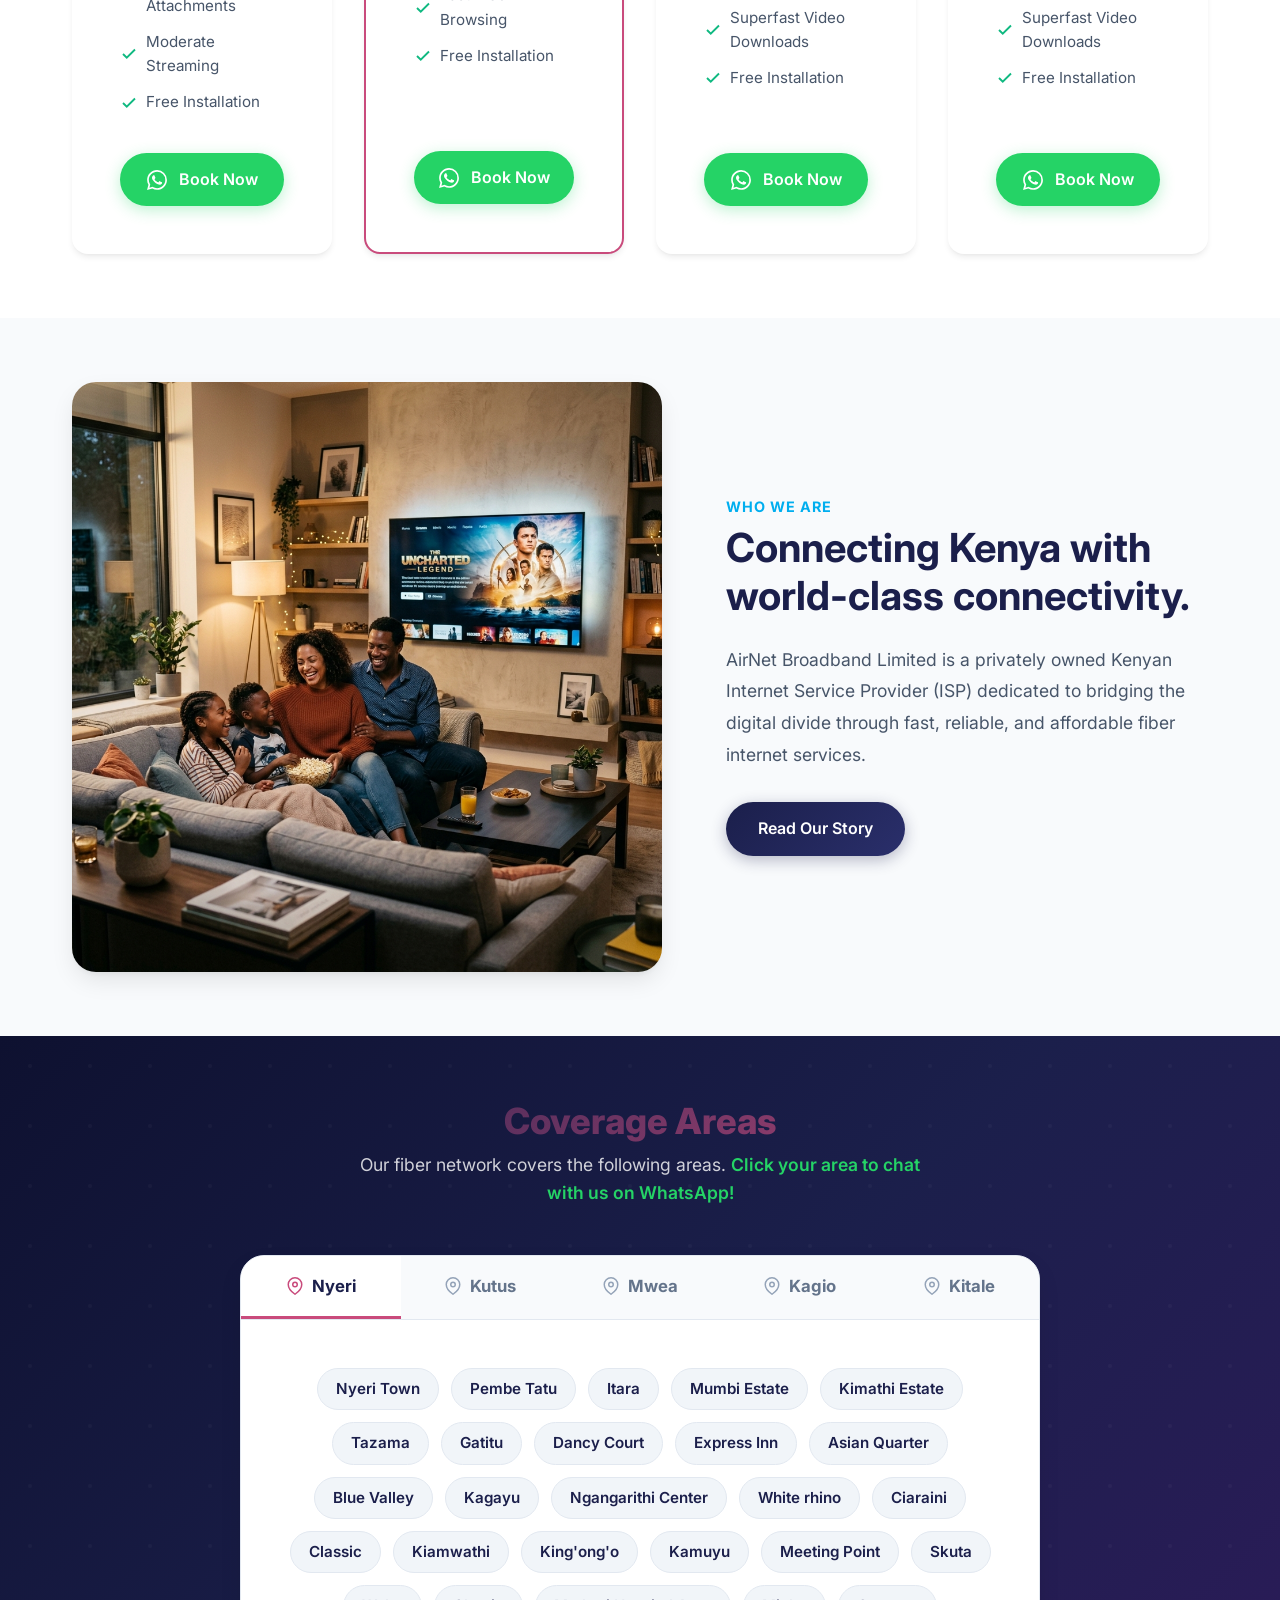
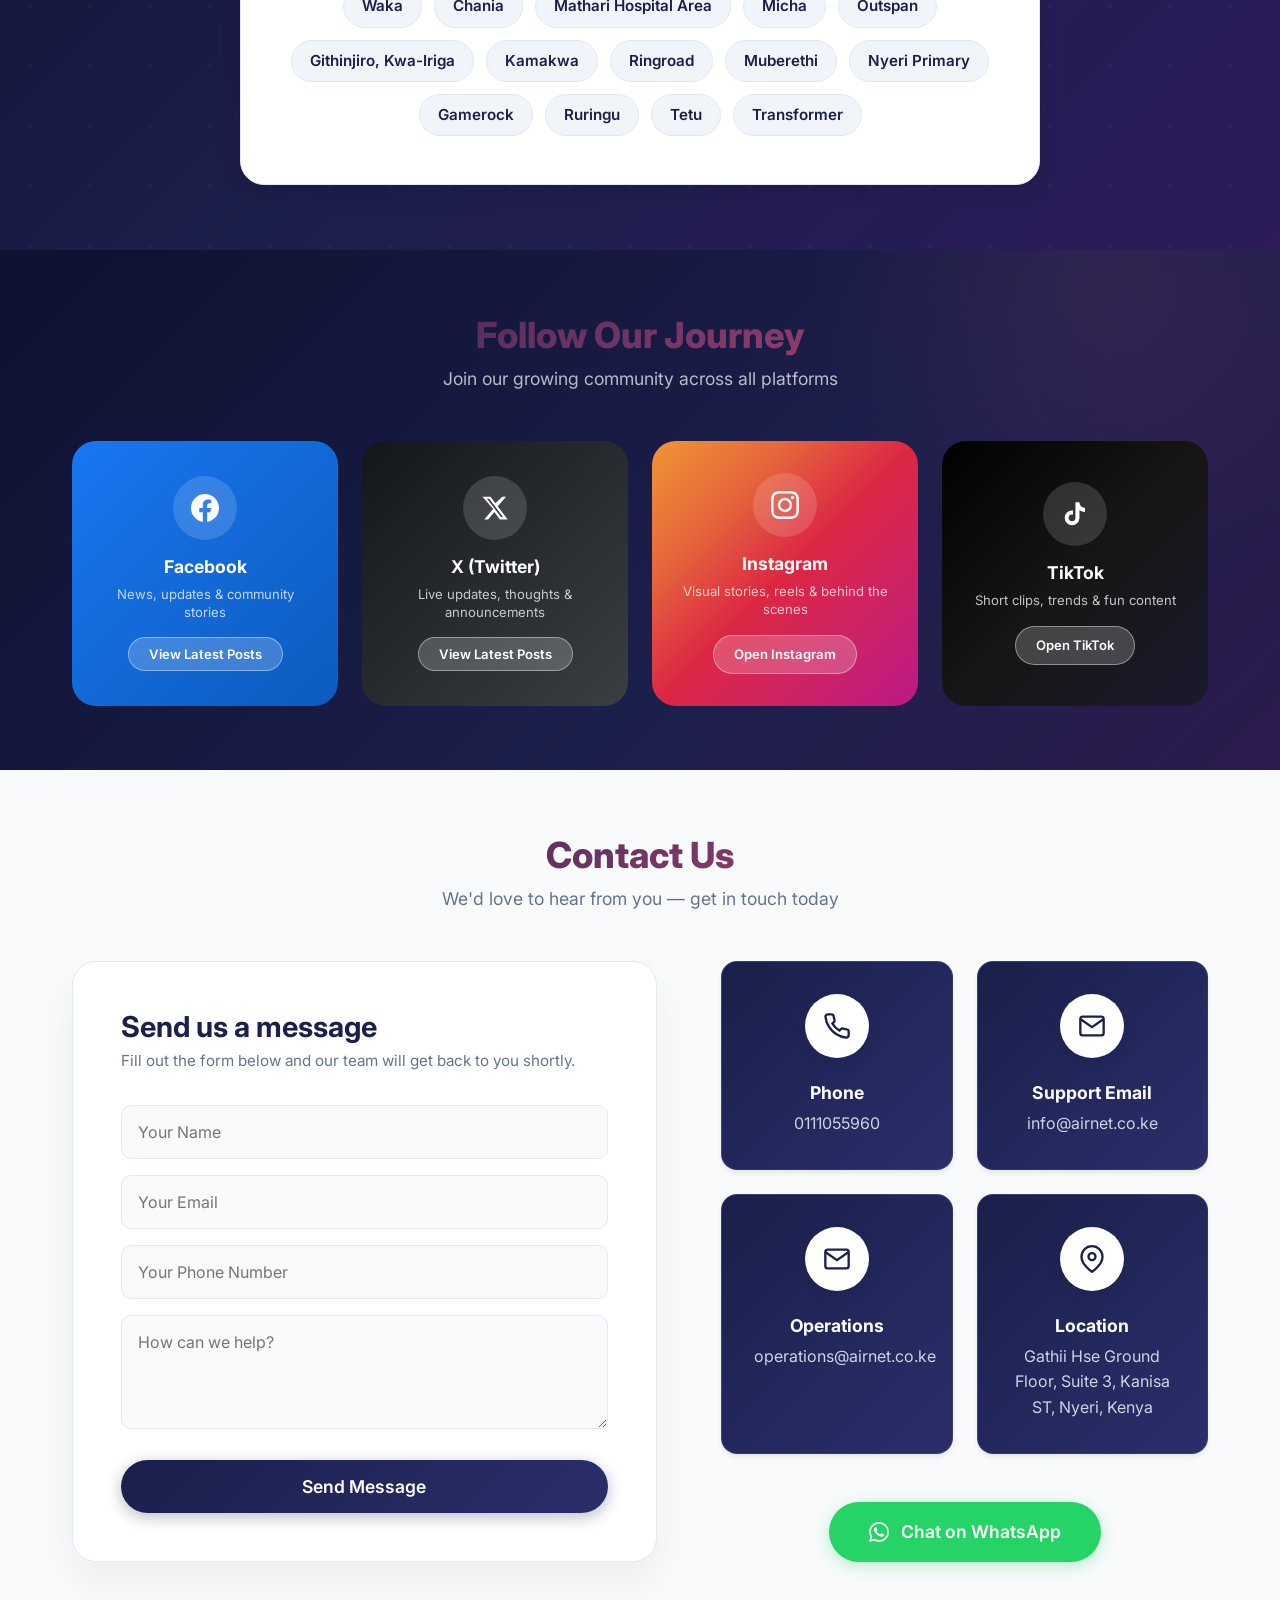
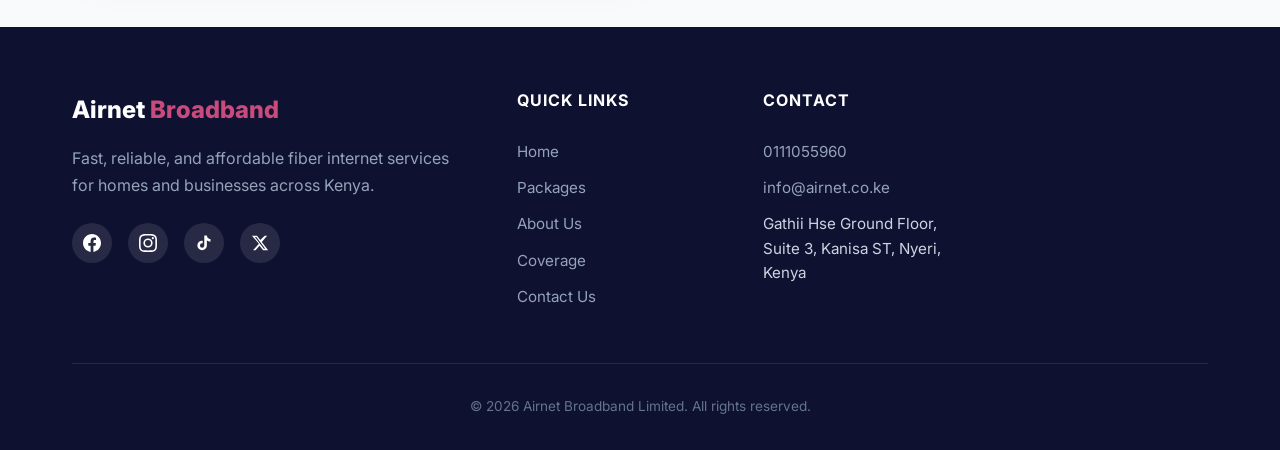
==== commit 22437751: "Redesign Social Hub with premium dark card grid and modal feed viewer" ====
--- a/index.html
+++ b/index.html
@@ -161,81 +161,74 @@
     </div>
   </section>
 
-  <!-- ===== SOCIAL HUB ===== -->
-  <section class="section" id="social-hub">
-    <div class="container">
-      <div class="section-title reveal">
-        <h2>Join Our Community</h2>
-        <p>Stay up to date with the latest news, deals, and updates from Airnet</p>
-      </div>
-      
-      <div class="social-hub-wrapper reveal">
-        <!-- Social Tabs -->
-        <div class="social-tabs">
-          <button class="social-tab active" data-social="facebook">
-            <svg viewBox="0 0 24 24" fill="currentColor" width="18" height="18"><path d="M24 12.073c0-6.627-5.373-12-12-12s-12 5.373-12 12c0 5.99 4.388 10.954 10.125 11.854v-8.385H7.078v-3.47h3.047V9.43c0-3.007 1.792-4.669 4.533-4.669 1.312 0 2.686.235 2.686.235v2.953H15.83c-1.491 0-1.956.925-1.956 1.874v2.25h3.328l-.532 3.47h-2.796v8.385C19.612 23.027 24 18.062 24 12.073z"/></svg>
-            Facebook
-          </button>
-          <button class="social-tab" data-social="twitter">
-            <svg viewBox="0 0 24 24" fill="currentColor" width="16" height="16"><path d="M18.244 2.25h3.308l-7.227 8.26 8.502 11.24H16.17l-4.714-6.231-5.401 6.231H2.748l7.73-8.835L1.254 2.25H8.08l4.259 5.63 5.905-5.63Zm-1.161 17.52h1.833L7.084 4.126H5.117z"/></svg>
-            X (Twitter)
-          </button>
-          <button class="social-tab" data-social="instagram">
-            <svg viewBox="0 0 24 24" fill="currentColor" width="18" height="18"><path d="M12 2.163c3.204 0 3.584.012 4.85.07 3.252.148 4.771 1.691 4.919 4.919.058 1.265.069 1.645.069 4.849 0 3.205-.012 3.584-.069 4.849-.149 3.225-1.664 4.771-4.919 4.919-1.266.058-1.644.07-4.85.07-3.204 0-3.584-.012-4.849-.07-3.26-.149-4.771-1.699-4.919-4.92-.058-1.265-.07-1.644-.07-4.849 0-3.204.013-3.583.07-4.849.149-3.227 1.664-4.771 4.919-4.919 1.266-.057 1.645-.069 4.849-.069zM12 0C8.741 0 8.333.014 7.053.072 2.695.272.273 2.69.073 7.052.014 8.333 0 8.741 0 12c0 3.259.014 3.668.072 4.948.2 4.358 2.618 6.78 6.98 6.98C8.333 23.986 8.741 24 12 24c3.259 0 3.668-.014 4.948-.072 4.354-.2 6.782-2.618 6.979-6.98.059-1.28.073-1.689.073-4.948 0-3.259-.014-3.667-.072-4.947-.196-4.354-2.617-6.78-6.979-6.98C15.668.014 15.259 0 12 0zm0 5.838a6.162 6.162 0 1 0 0 12.324 6.162 6.162 0 0 0 0-12.324zM12 16a4 4 0 1 1 0-8 4 4 0 0 1 0 8zm6.406-11.845a1.44 1.44 0 1 0 0 2.881 1.44 1.44 0 0 0 0-2.881z"/></svg>
-            Instagram
-          </button>
-          <button class="social-tab" data-social="tiktok">
-            <svg viewBox="0 0 24 24" fill="currentColor" width="18" height="18"><path d="M19.59 6.69a4.83 4.83 0 0 1-3.77-4.25V2h-3.45v13.67a2.89 2.89 0 0 1-2.88 2.5 2.89 2.89 0 0 1-2.89-2.89 2.89 2.89 0 0 1 2.89-2.89c.28 0 .54.04.79.1v-3.5a6.37 6.37 0 0 0-.79-.05A6.34 6.34 0 0 0 3.15 15.2a6.34 6.34 0 0 0 6.34 6.34 6.34 6.34 0 0 0 6.34-6.34V8.69a8.28 8.28 0 0 0 4.76 1.5v-3.5a4.84 4.84 0 0 1-1-.13z"/></svg>
-            TikTok
-          </button>
-        </div>
-
-        <!-- Social Contents -->
-        <div class="social-content-area">
-          
-          <!-- Facebook Feed -->
-          <div class="social-pane active" id="pane-facebook">
-            <iframe src="https://www.facebook.com/plugins/page.php?href=https%3A%2F%2Fwww.facebook.com%2Fprofile.php%3Fid%3D61589275235372&tabs=timeline&width=340&height=500&small_header=true&adapt_container_width=true&hide_cover=false&show_facepile=false&appId" width="100%" height="500" style="border:none;overflow:hidden;max-width:340px;margin:0 auto;display:block;border-radius:8px;box-shadow:0 4px 12px rgba(0,0,0,0.08);" scrolling="no" frameborder="0" allowfullscreen="true" allow="autoplay; clipboard-write; encrypted-media; picture-in-picture; web-share"></iframe>
-          </div>
-
-          <!-- X (Twitter) Feed -->
-          <div class="social-pane" id="pane-twitter" style="display:none;">
-            <div style="max-width:340px; margin:0 auto; height:500px; overflow-y:auto; border-radius:8px; box-shadow:0 4px 12px rgba(0,0,0,0.08);">
-              <a class="twitter-timeline" data-height="500" data-theme="light" href="https://twitter.com/AirnetKe?ref_src=twsrc%5Etfw">Tweets by AirnetKe</a> 
-              <script async src="https://platform.twitter.com/widgets.js" charset="utf-8"></script>
-            </div>
-          </div>
-
-          <!-- Instagram Static -->
-          <div class="social-pane" id="pane-instagram" style="display:none;">
-            <div class="social-static-card ig-gradient">
-              <div class="social-static-icon">
-                <svg viewBox="0 0 24 24" fill="currentColor" width="48" height="48"><path d="M12 2.163c3.204 0 3.584.012 4.85.07 3.252.148 4.771 1.691 4.919 4.919.058 1.265.069 1.645.069 4.849 0 3.205-.012 3.584-.069 4.849-.149 3.225-1.664 4.771-4.919 4.919-1.266.058-1.644.07-4.85.07-3.204 0-3.584-.012-4.849-.07-3.26-.149-4.771-1.699-4.919-4.92-.058-1.265-.07-1.644-.07-4.849 0-3.204.013-3.583.07-4.849.149-3.227 1.664-4.771 4.919-4.919 1.266-.057 1.645-.069 4.849-.069zM12 0C8.741 0 8.333.014 7.053.072 2.695.272.273 2.69.073 7.052.014 8.333 0 8.741 0 12c0 3.259.014 3.668.072 4.948.2 4.358 2.618 6.78 6.98 6.98C8.333 23.986 8.741 24 12 24c3.259 0 3.668-.014 4.948-.072 4.354-.2 6.782-2.618 6.979-6.98.059-1.28.073-1.689.073-4.948 0-3.259-.014-3.667-.072-4.947-.196-4.354-2.617-6.78-6.979-6.98C15.668.014 15.259 0 12 0zm0 5.838a6.162 6.162 0 1 0 0 12.324 6.162 6.162 0 0 0 0-12.324zM12 16a4 4 0 1 1 0-8 4 4 0 0 1 0 8zm6.406-11.845a1.44 1.44 0 1 0 0 2.881 1.44 1.44 0 0 0 0-2.881z"/></svg>
-              </div>
-              <h3>Explore Our World</h3>
-              <p>Catch our latest visual updates, behind the scenes, and community features.</p>
-              <a href="https://www.instagram.com/airnetke" target="_blank" class="btn btn-white">View on Instagram</a>
-            </div>
-          </div>
-
-          <!-- TikTok Static -->
-          <div class="social-pane" id="pane-tiktok" style="display:none;">
-            <div class="social-static-card tt-gradient">
-              <div class="social-static-icon">
-                <svg viewBox="0 0 24 24" fill="currentColor" width="48" height="48"><path d="M19.59 6.69a4.83 4.83 0 0 1-3.77-4.25V2h-3.45v13.67a2.89 2.89 0 0 1-2.88 2.5 2.89 2.89 0 0 1-2.89-2.89 2.89 2.89 0 0 1 2.89-2.89c.28 0 .54.04.79.1v-3.5a6.37 6.37 0 0 0-.79-.05A6.34 6.34 0 0 0 3.15 15.2a6.34 6.34 0 0 0 6.34 6.34 6.34 6.34 0 0 0 6.34-6.34V8.69a8.28 8.28 0 0 0 4.76 1.5v-3.5a4.84 4.84 0 0 1-1-.13z"/></svg>
-              </div>
-              <h3>Join the Trend</h3>
-              <p>Watch short, fun clips about tech, connectivity, and life at Airnet.</p>
-              <a href="https://www.tiktok.com/@airnetke" target="_blank" class="btn btn-white">Watch on TikTok</a>
-            </div>
-          </div>
-
-        </div>
-      </div>
-    </div>
-  </section>
-
-  <!-- ===== CONTACT ===== -->
+    <!-- ===== SOCIAL HUB ===== -->
+  <section class="social-hub-section" id="social-hub">
+    <div class="container">
+      <div class="section-title reveal" style="color: var(--white);">
+        <h2 style="color: var(--white);">Follow Our Journey</h2>
+        <p style="color: rgba(255,255,255,0.7);">Join our growing community across all platforms</p>
+      </div>
+      <div class="social-cards-grid reveal">
+        <!-- Facebook -->
+        <div class="soc-card soc-fb">
+          <div class="soc-card-bg"></div>
+          <div class="soc-card-inner">
+            <div class="soc-icon-wrap">
+              <svg viewBox="0 0 24 24" fill="currentColor"><path d="M24 12.073c0-6.627-5.373-12-12-12s-12 5.373-12 12c0 5.99 4.388 10.954 10.125 11.854v-8.385H7.078v-3.47h3.047V9.43c0-3.007 1.792-4.669 4.533-4.669 1.312 0 2.686.235 2.686.235v2.953H15.83c-1.491 0-1.956.925-1.956 1.874v2.25h3.328l-.532 3.47h-2.796v8.385C19.612 23.027 24 18.062 24 12.073z"/></svg>
+            </div>
+            <h3>Facebook</h3>
+            <p>News, updates &amp; community stories</p>
+            <button class="soc-btn" onclick="openSocialModal('facebook')">View Latest Posts</button>
+          </div>
+        </div>
+        <!-- X / Twitter -->
+        <div class="soc-card soc-tw">
+          <div class="soc-card-bg"></div>
+          <div class="soc-card-inner">
+            <div class="soc-icon-wrap">
+              <svg viewBox="0 0 24 24" fill="currentColor"><path d="M18.244 2.25h3.308l-7.227 8.26 8.502 11.24H16.17l-4.714-6.231-5.401 6.231H2.748l7.73-8.835L1.254 2.25H8.08l4.259 5.63 5.905-5.63Zm-1.161 17.52h1.833L7.084 4.126H5.117z"/></svg>
+            </div>
+            <h3>X (Twitter)</h3>
+            <p>Live updates, thoughts &amp; announcements</p>
+            <button class="soc-btn" onclick="openSocialModal('twitter')">View Latest Posts</button>
+          </div>
+        </div>
+        <!-- Instagram -->
+        <div class="soc-card soc-ig">
+          <div class="soc-card-bg"></div>
+          <div class="soc-card-inner">
+            <div class="soc-icon-wrap">
+              <svg viewBox="0 0 24 24" fill="currentColor"><path d="M12 2.163c3.204 0 3.584.012 4.85.07 3.252.148 4.771 1.691 4.919 4.919.058 1.265.069 1.645.069 4.849 0 3.205-.012 3.584-.069 4.849-.149 3.225-1.664 4.771-4.919 4.919-1.266.058-1.644.07-4.85.07-3.204 0-3.584-.012-4.849-.07-3.26-.149-4.771-1.699-4.919-4.92-.058-1.265-.07-1.644-.07-4.849 0-3.204.013-3.583.07-4.849.149-3.227 1.664-4.771 4.919-4.919 1.266-.057 1.645-.069 4.849-.069zM12 0C8.741 0 8.333.014 7.053.072 2.695.272.273 2.69.073 7.052.014 8.333 0 8.741 0 12c0 3.259.014 3.668.072 4.948.2 4.358 2.618 6.78 6.98 6.98C8.333 23.986 8.741 24 12 24c3.259 0 3.668-.014 4.948-.072 4.354-.2 6.782-2.618 6.979-6.98.059-1.28.073-1.689.073-4.948 0-3.259-.014-3.667-.072-4.947-.196-4.354-2.617-6.78-6.979-6.98C15.668.014 15.259 0 12 0zm0 5.838a6.162 6.162 0 1 0 0 12.324 6.162 6.162 0 0 0 0-12.324zM12 16a4 4 0 1 1 0-8 4 4 0 0 1 0 8zm6.406-11.845a1.44 1.44 0 1 0 0 2.881 1.44 1.44 0 0 0 0-2.881z"/></svg>
+            </div>
+            <h3>Instagram</h3>
+            <p>Visual stories, reels &amp; behind the scenes</p>
+            <a href="https://www.instagram.com/airnetke" target="_blank" class="soc-btn">Open Instagram</a>
+          </div>
+        </div>
+        <!-- TikTok -->
+        <div class="soc-card soc-tt">
+          <div class="soc-card-bg"></div>
+          <div class="soc-card-inner">
+            <div class="soc-icon-wrap">
+              <svg viewBox="0 0 24 24" fill="currentColor"><path d="M19.59 6.69a4.83 4.83 0 0 1-3.77-4.25V2h-3.45v13.67a2.89 2.89 0 0 1-2.88 2.5 2.89 2.89 0 0 1-2.89-2.89 2.89 2.89 0 0 1 2.89-2.89c.28 0 .54.04.79.1v-3.5a6.37 6.37 0 0 0-.79-.05A6.34 6.34 0 0 0 3.15 15.2a6.34 6.34 0 0 0 6.34 6.34 6.34 6.34 0 0 0 6.34-6.34V8.69a8.28 8.28 0 0 0 4.76 1.5v-3.5a4.84 4.84 0 0 1-1-.13z"/></svg>
+            </div>
+            <h3>TikTok</h3>
+            <p>Short clips, trends &amp; fun content</p>
+            <a href="https://www.tiktok.com/@airnetke" target="_blank" class="soc-btn">Open TikTok</a>
+          </div>
+        </div>
+      </div>
+    </div>
+  </section>
+
+  <!-- Social Feed Modal -->
+  <div class="soc-modal-overlay" id="soc-modal" onclick="closeSocialModal()">
+    <div class="soc-modal-box" onclick="event.stopPropagation()">
+      <button class="soc-modal-close" onclick="closeSocialModal()">&times;</button>
+      <div class="soc-modal-content" id="soc-modal-content"></div>
+    </div>
+  </div>
+
   <section class="section" id="contact" style="background: var(--gray-50);">
     <div class="container">
       <div class="section-title reveal">
--- a/css/airnet-style.css
+++ b/css/airnet-style.css
@@ -3113,11 +3113,210 @@
 
 
 /* =============================================
-   SOCIAL HUB
+   SOCIAL HUB — Premium Card Grid
    ============================================= */
-#social-hub {
+.social-hub-section {
+  background: linear-gradient(135deg, var(--primary-dark) 0%, var(--primary) 60%, #2d1b4e 100%);
+  padding: var(--space-3xl) 0;
+  position: relative;
+  overflow: hidden;
+}
+
+.social-hub-section::before {
+  content: '';
+  position: absolute;
+  top: -50%;
+  right: -10%;
+  width: 600px;
+  height: 600px;
+  background: radial-gradient(circle, rgba(201,75,124,0.12) 0%, transparent 70%);
+  pointer-events: none;
+}
+
+.social-cards-grid {
+  display: grid;
+  grid-template-columns: repeat(4, 1fr);
+  gap: var(--space-lg);
+  margin-top: var(--space-2xl);
+}
+
+@media (max-width: 900px) {
+  .social-cards-grid {
+    grid-template-columns: repeat(2, 1fr);
+  }
+}
+
+@media (max-width: 500px) {
+  .social-cards-grid {
+    grid-template-columns: 1fr 1fr;
+    gap: var(--space-md);
+  }
+}
+
+.soc-card {
+  position: relative;
+  border-radius: var(--radius-xl);
+  overflow: hidden;
+  cursor: pointer;
+  transition: transform 0.3s ease, box-shadow 0.3s ease;
+  min-height: 240px;
+}
+
+.soc-card:hover {
+  transform: translateY(-8px);
+  box-shadow: 0 20px 40px rgba(0,0,0,0.4);
+}
+
+.soc-card-bg {
+  position: absolute;
+  inset: 0;
+  transition: opacity 0.3s ease;
+}
+
+.soc-fb .soc-card-bg { background: linear-gradient(135deg, #1877f2, #0d5bbd); }
+.soc-tw .soc-card-bg { background: linear-gradient(135deg, #14171A, #3a3f44); }
+.soc-ig .soc-card-bg { background: linear-gradient(135deg, #f09433 0%, #e6683c 25%, #dc2743 50%, #cc2366 75%, #bc1888 100%); }
+.soc-tt .soc-card-bg { background: linear-gradient(135deg, #010101 0%, #161616 50%, #1a1a2e 100%); }
+
+.soc-card-inner {
+  position: relative;
+  z-index: 1;
+  padding: var(--space-xl) var(--space-lg);
+  display: flex;
+  flex-direction: column;
+  align-items: center;
+  justify-content: center;
+  text-align: center;
+  height: 100%;
+  min-height: 240px;
+  gap: var(--space-sm);
+}
+
+.soc-icon-wrap {
+  width: 64px;
+  height: 64px;
+  border-radius: 50%;
+  background: rgba(255,255,255,0.15);
+  display: flex;
+  align-items: center;
+  justify-content: center;
+  margin-bottom: var(--space-sm);
+  backdrop-filter: blur(8px);
+  transition: background 0.3s ease, transform 0.3s ease;
+}
+
+.soc-card:hover .soc-icon-wrap {
+  background: rgba(255,255,255,0.25);
+  transform: scale(1.1);
+}
+
+.soc-icon-wrap svg {
+  width: 28px;
+  height: 28px;
+  color: var(--white);
+  fill: var(--white);
+}
+
+.soc-card-inner h3 {
+  color: var(--white);
+  font-size: 1.1rem;
+  font-weight: 700;
+  margin: 0;
+}
+
+.soc-card-inner p {
+  color: rgba(255,255,255,0.75);
+  font-size: 0.82rem;
+  line-height: 1.4;
+  margin: 0;
+}
+
+.soc-btn {
+  margin-top: var(--space-sm);
+  background: rgba(255,255,255,0.2);
+  color: var(--white);
+  border: 1.5px solid rgba(255,255,255,0.4);
+  border-radius: var(--radius-full);
+  padding: 8px 20px;
+  font-size: 0.82rem;
+  font-weight: 600;
+  cursor: pointer;
+  transition: all 0.2s ease;
+  text-decoration: none;
+  display: inline-block;
+  font-family: inherit;
+  backdrop-filter: blur(4px);
+}
+
+.soc-btn:hover {
+  background: rgba(255,255,255,0.35);
+  border-color: rgba(255,255,255,0.7);
+  transform: scale(1.04);
+  color: var(--white);
+}
+
+/* ---- Social Modal ---- */
+.soc-modal-overlay {
+  position: fixed;
+  inset: 0;
+  background: rgba(0,0,0,0.75);
+  z-index: 9999;
+  display: none;
+  align-items: center;
+  justify-content: center;
+  padding: var(--space-lg);
+  backdrop-filter: blur(6px);
+  animation: fadeIn 0.2s ease;
+}
+
+.soc-modal-overlay.open {
+  display: flex;
+}
+
+.soc-modal-box {
   background: var(--white);
-}
+  border-radius: var(--radius-xl);
+  width: 100%;
+  max-width: 420px;
+  max-height: 90vh;
+  overflow: hidden;
+  position: relative;
+  box-shadow: 0 25px 60px rgba(0,0,0,0.5);
+  animation: slideUp 0.3s cubic-bezier(0.22, 1, 0.36, 1);
+}
+
+@keyframes slideUp {
+  from { opacity: 0; transform: translateY(30px); }
+  to   { opacity: 1; transform: translateY(0); }
+}
+
+.soc-modal-close {
+  position: absolute;
+  top: 12px;
+  right: 14px;
+  background: var(--gray-100);
+  border: none;
+  border-radius: 50%;
+  width: 34px;
+  height: 34px;
+  font-size: 1.3rem;
+  line-height: 1;
+  cursor: pointer;
+  z-index: 10;
+  display: flex;
+  align-items: center;
+  justify-content: center;
+  color: var(--gray-700);
+  transition: background 0.2s;
+}
+
+.soc-modal-close:hover { background: var(--gray-200); }
+
+.soc-modal-content {
+  overflow-y: auto;
+  max-height: 90vh;
+}
+
 
 .social-hub-wrapper {
   max-width: 600px;
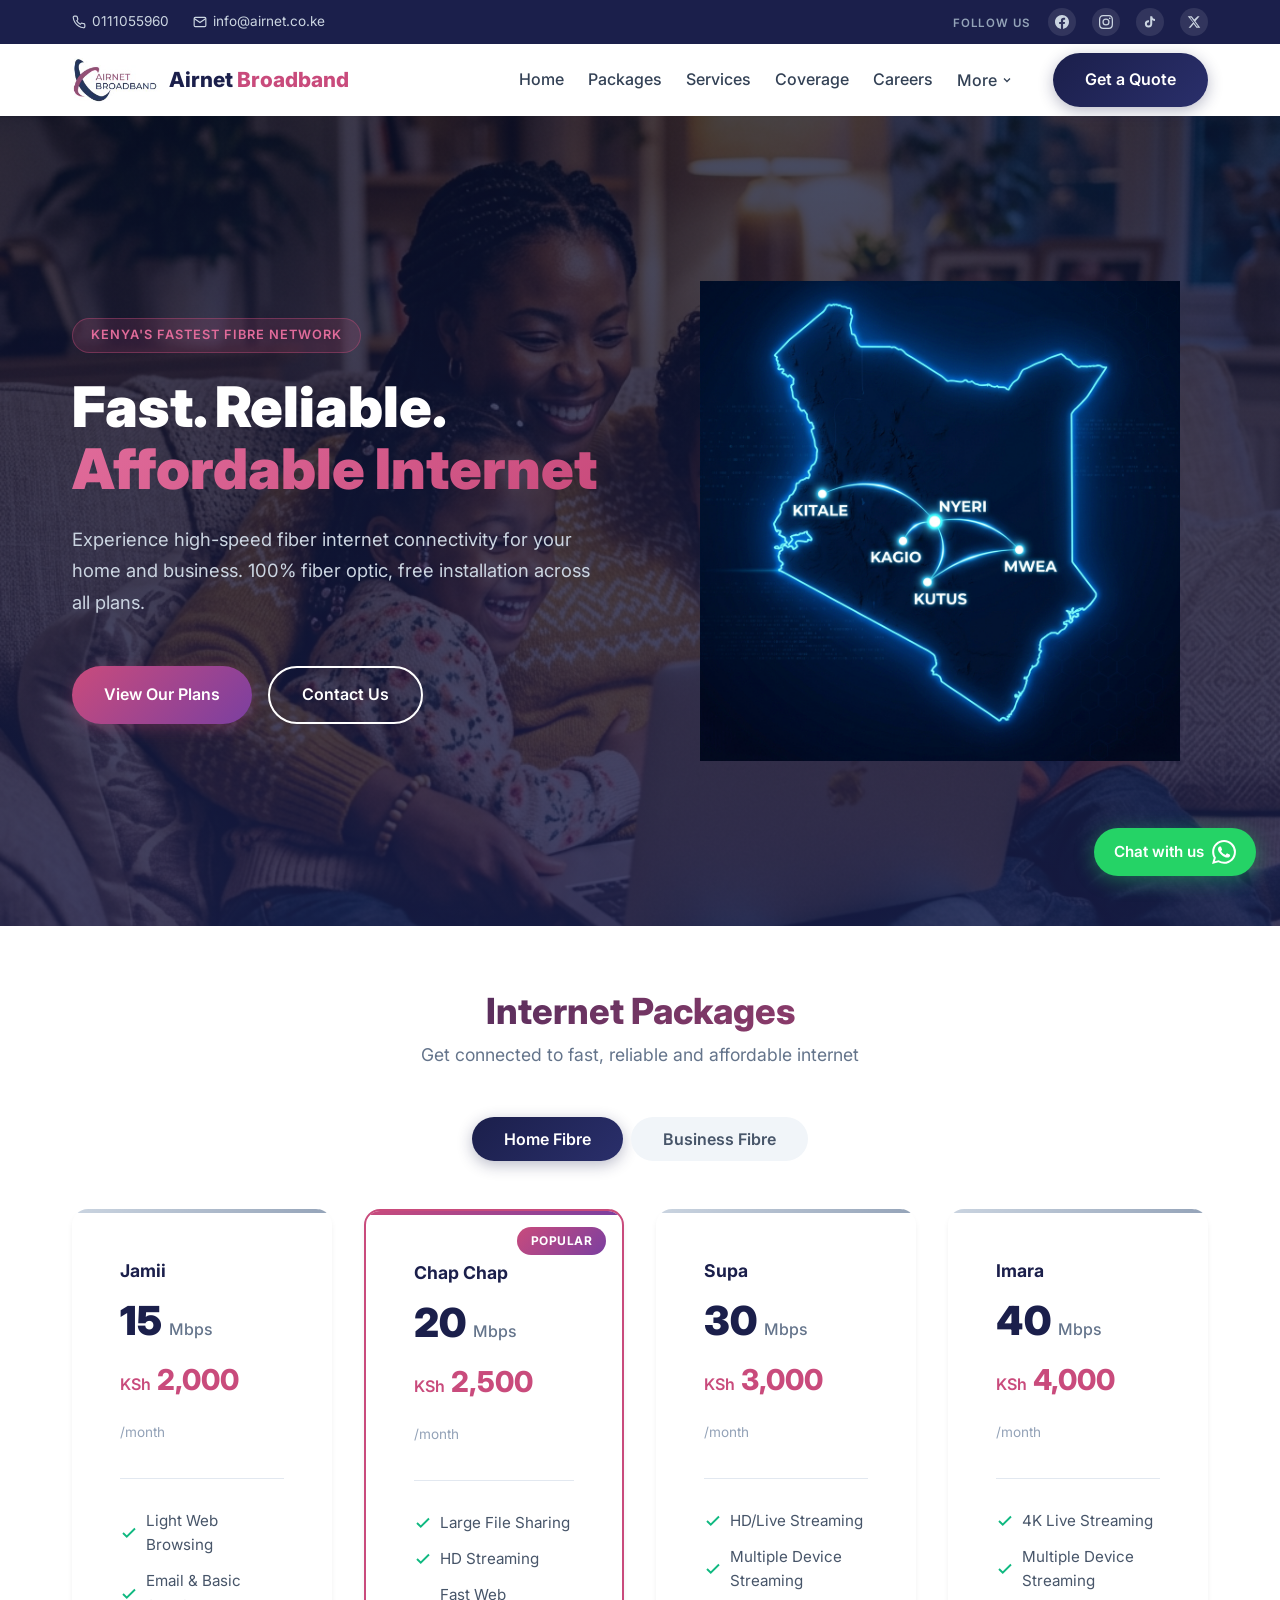
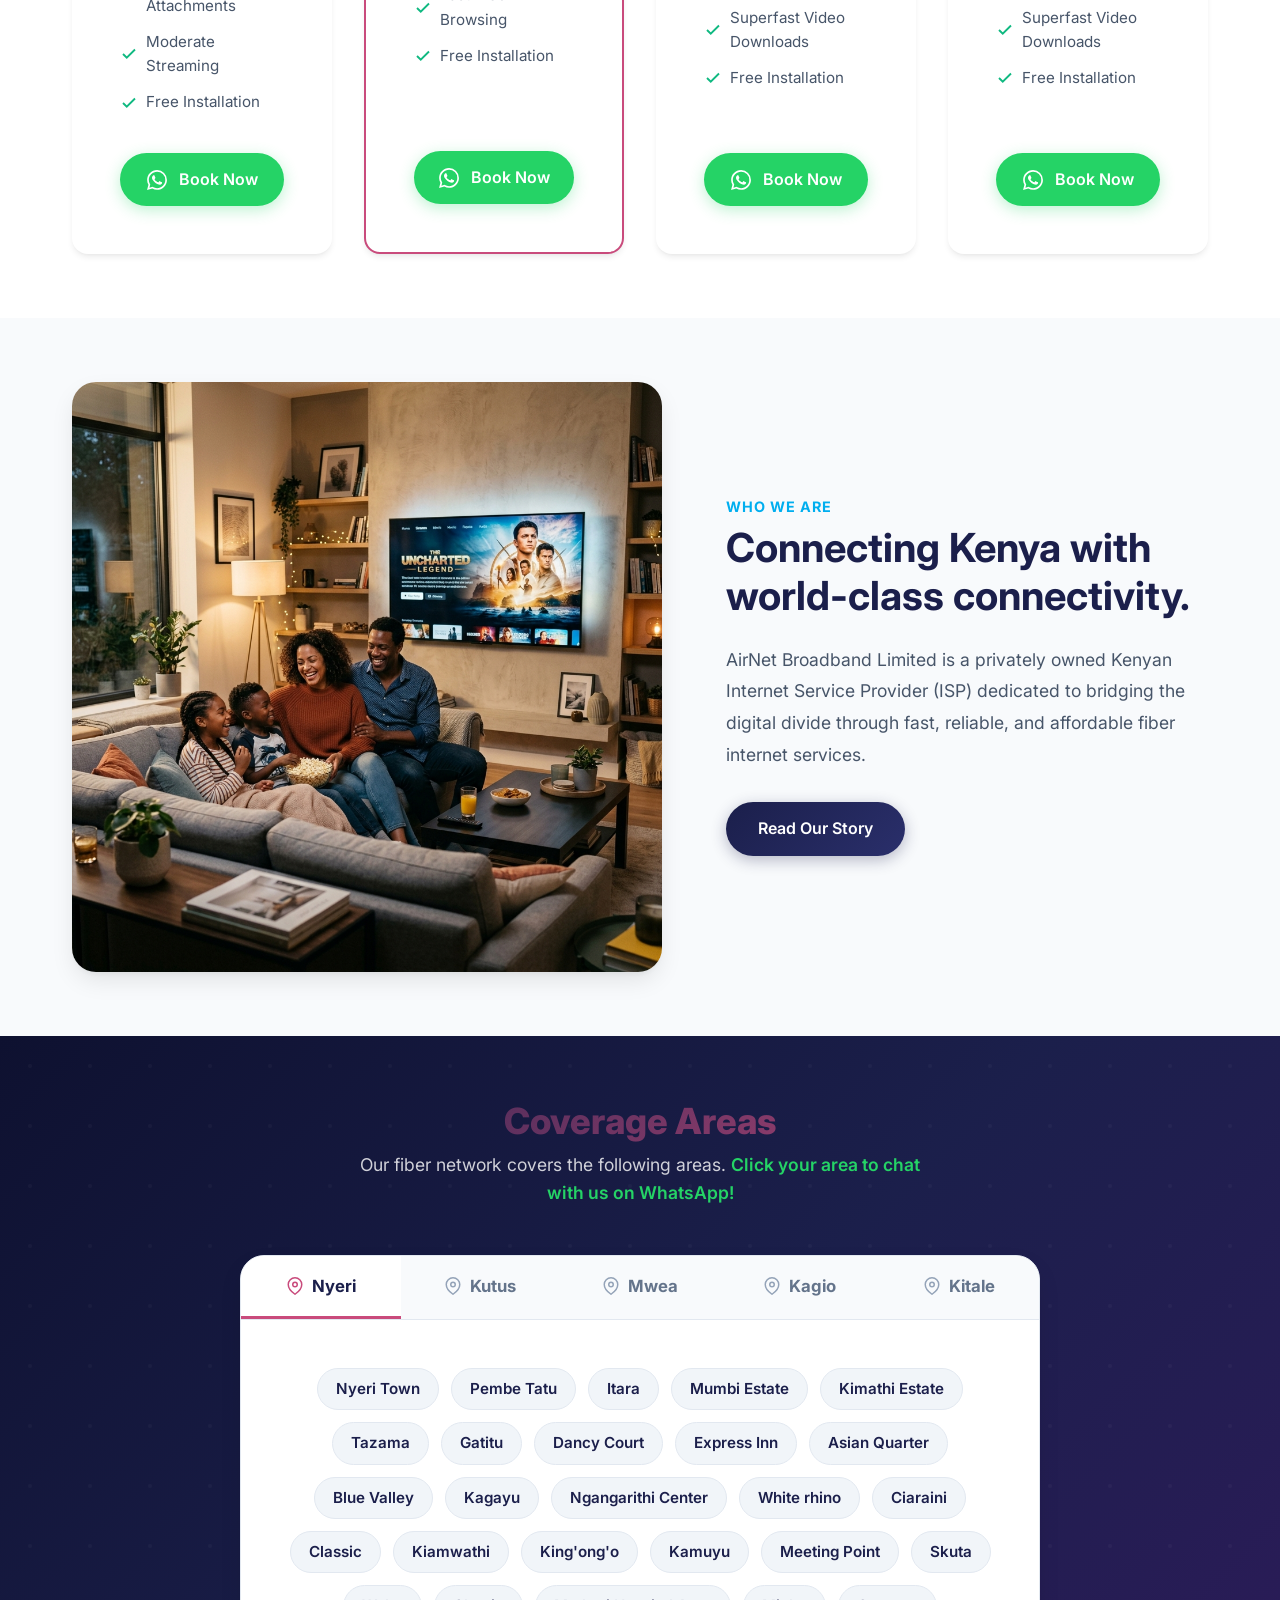
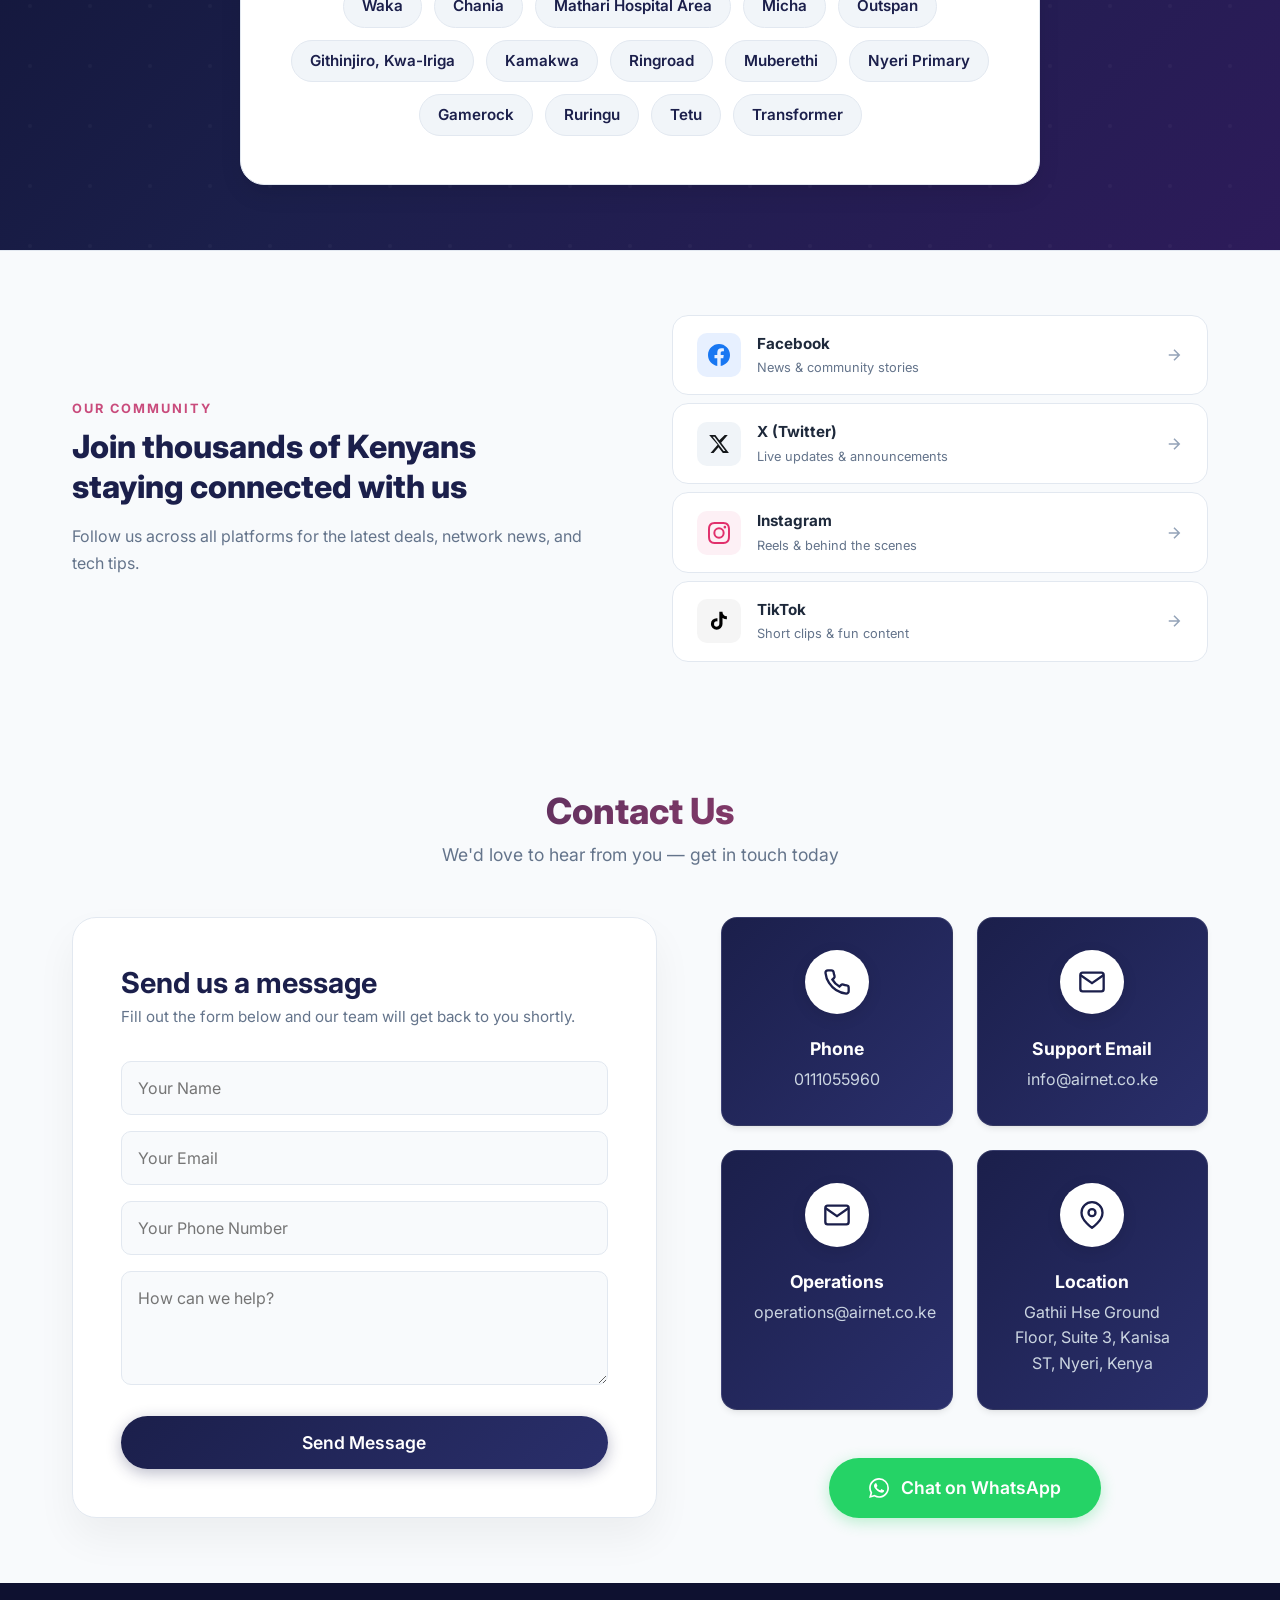
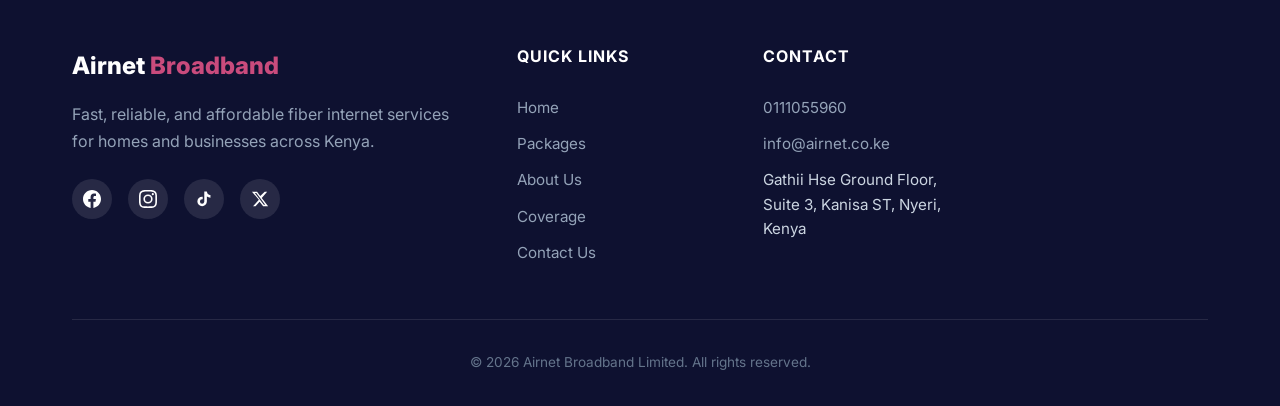
==== commit 34e1104c: "Replace Social Hub with clean Social Proof section (Option 2)" ====
--- a/index.html
+++ b/index.html
@@ -161,73 +161,61 @@
     </div>
   </section>
 
-    <!-- ===== SOCIAL HUB ===== -->
-  <section class="social-hub-section" id="social-hub">
-    <div class="container">
-      <div class="section-title reveal" style="color: var(--white);">
-        <h2 style="color: var(--white);">Follow Our Journey</h2>
-        <p style="color: rgba(255,255,255,0.7);">Join our growing community across all platforms</p>
-      </div>
-      <div class="social-cards-grid reveal">
-        <!-- Facebook -->
-        <div class="soc-card soc-fb">
-          <div class="soc-card-bg"></div>
-          <div class="soc-card-inner">
-            <div class="soc-icon-wrap">
+  <!-- ===== SOCIAL PROOF ===== -->
+  <section class="social-proof-section" id="social-hub">
+    <div class="container">
+      <div class="sp-inner">
+        <div class="sp-text reveal-left">
+          <p class="sp-eyebrow">Our Community</p>
+          <h2 class="sp-heading">Join thousands of Kenyans<br>staying connected with us</h2>
+          <p class="sp-sub">Follow us across all platforms for the latest deals, network news, and tech tips.</p>
+        </div>
+        <div class="sp-platforms reveal-right">
+          <a href="https://www.facebook.com/profile.php?id=61589275235372" target="_blank" class="sp-platform sp-fb">
+            <div class="sp-platform-icon">
               <svg viewBox="0 0 24 24" fill="currentColor"><path d="M24 12.073c0-6.627-5.373-12-12-12s-12 5.373-12 12c0 5.99 4.388 10.954 10.125 11.854v-8.385H7.078v-3.47h3.047V9.43c0-3.007 1.792-4.669 4.533-4.669 1.312 0 2.686.235 2.686.235v2.953H15.83c-1.491 0-1.956.925-1.956 1.874v2.25h3.328l-.532 3.47h-2.796v8.385C19.612 23.027 24 18.062 24 12.073z"/></svg>
             </div>
-            <h3>Facebook</h3>
-            <p>News, updates &amp; community stories</p>
-            <button class="soc-btn" onclick="openSocialModal('facebook')">View Latest Posts</button>
-          </div>
-        </div>
-        <!-- X / Twitter -->
-        <div class="soc-card soc-tw">
-          <div class="soc-card-bg"></div>
-          <div class="soc-card-inner">
-            <div class="soc-icon-wrap">
+            <div class="sp-platform-text">
+              <strong>Facebook</strong>
+              <span>News &amp; community stories</span>
+            </div>
+            <svg class="sp-arrow" viewBox="0 0 24 24" fill="none" stroke="currentColor" stroke-width="2"><path d="M5 12h14M12 5l7 7-7 7"/></svg>
+          </a>
+          <a href="https://x.com/AirnetKe" target="_blank" class="sp-platform sp-tw">
+            <div class="sp-platform-icon">
               <svg viewBox="0 0 24 24" fill="currentColor"><path d="M18.244 2.25h3.308l-7.227 8.26 8.502 11.24H16.17l-4.714-6.231-5.401 6.231H2.748l7.73-8.835L1.254 2.25H8.08l4.259 5.63 5.905-5.63Zm-1.161 17.52h1.833L7.084 4.126H5.117z"/></svg>
             </div>
-            <h3>X (Twitter)</h3>
-            <p>Live updates, thoughts &amp; announcements</p>
-            <button class="soc-btn" onclick="openSocialModal('twitter')">View Latest Posts</button>
-          </div>
-        </div>
-        <!-- Instagram -->
-        <div class="soc-card soc-ig">
-          <div class="soc-card-bg"></div>
-          <div class="soc-card-inner">
-            <div class="soc-icon-wrap">
+            <div class="sp-platform-text">
+              <strong>X (Twitter)</strong>
+              <span>Live updates &amp; announcements</span>
+            </div>
+            <svg class="sp-arrow" viewBox="0 0 24 24" fill="none" stroke="currentColor" stroke-width="2"><path d="M5 12h14M12 5l7 7-7 7"/></svg>
+          </a>
+          <a href="https://www.instagram.com/airnetke" target="_blank" class="sp-platform sp-ig">
+            <div class="sp-platform-icon">
               <svg viewBox="0 0 24 24" fill="currentColor"><path d="M12 2.163c3.204 0 3.584.012 4.85.07 3.252.148 4.771 1.691 4.919 4.919.058 1.265.069 1.645.069 4.849 0 3.205-.012 3.584-.069 4.849-.149 3.225-1.664 4.771-4.919 4.919-1.266.058-1.644.07-4.85.07-3.204 0-3.584-.012-4.849-.07-3.26-.149-4.771-1.699-4.919-4.92-.058-1.265-.07-1.644-.07-4.849 0-3.204.013-3.583.07-4.849.149-3.227 1.664-4.771 4.919-4.919 1.266-.057 1.645-.069 4.849-.069zM12 0C8.741 0 8.333.014 7.053.072 2.695.272.273 2.69.073 7.052.014 8.333 0 8.741 0 12c0 3.259.014 3.668.072 4.948.2 4.358 2.618 6.78 6.98 6.98C8.333 23.986 8.741 24 12 24c3.259 0 3.668-.014 4.948-.072 4.354-.2 6.782-2.618 6.979-6.98.059-1.28.073-1.689.073-4.948 0-3.259-.014-3.667-.072-4.947-.196-4.354-2.617-6.78-6.979-6.98C15.668.014 15.259 0 12 0zm0 5.838a6.162 6.162 0 1 0 0 12.324 6.162 6.162 0 0 0 0-12.324zM12 16a4 4 0 1 1 0-8 4 4 0 0 1 0 8zm6.406-11.845a1.44 1.44 0 1 0 0 2.881 1.44 1.44 0 0 0 0-2.881z"/></svg>
             </div>
-            <h3>Instagram</h3>
-            <p>Visual stories, reels &amp; behind the scenes</p>
-            <a href="https://www.instagram.com/airnetke" target="_blank" class="soc-btn">Open Instagram</a>
-          </div>
-        </div>
-        <!-- TikTok -->
-        <div class="soc-card soc-tt">
-          <div class="soc-card-bg"></div>
-          <div class="soc-card-inner">
-            <div class="soc-icon-wrap">
+            <div class="sp-platform-text">
+              <strong>Instagram</strong>
+              <span>Reels &amp; behind the scenes</span>
+            </div>
+            <svg class="sp-arrow" viewBox="0 0 24 24" fill="none" stroke="currentColor" stroke-width="2"><path d="M5 12h14M12 5l7 7-7 7"/></svg>
+          </a>
+          <a href="https://www.tiktok.com/@airnetke" target="_blank" class="sp-platform sp-tt">
+            <div class="sp-platform-icon">
               <svg viewBox="0 0 24 24" fill="currentColor"><path d="M19.59 6.69a4.83 4.83 0 0 1-3.77-4.25V2h-3.45v13.67a2.89 2.89 0 0 1-2.88 2.5 2.89 2.89 0 0 1-2.89-2.89 2.89 2.89 0 0 1 2.89-2.89c.28 0 .54.04.79.1v-3.5a6.37 6.37 0 0 0-.79-.05A6.34 6.34 0 0 0 3.15 15.2a6.34 6.34 0 0 0 6.34 6.34 6.34 6.34 0 0 0 6.34-6.34V8.69a8.28 8.28 0 0 0 4.76 1.5v-3.5a4.84 4.84 0 0 1-1-.13z"/></svg>
             </div>
-            <h3>TikTok</h3>
-            <p>Short clips, trends &amp; fun content</p>
-            <a href="https://www.tiktok.com/@airnetke" target="_blank" class="soc-btn">Open TikTok</a>
-          </div>
-        </div>
-      </div>
-    </div>
-  </section>
-
-  <!-- Social Feed Modal -->
-  <div class="soc-modal-overlay" id="soc-modal" onclick="closeSocialModal()">
-    <div class="soc-modal-box" onclick="event.stopPropagation()">
-      <button class="soc-modal-close" onclick="closeSocialModal()">&times;</button>
-      <div class="soc-modal-content" id="soc-modal-content"></div>
-    </div>
-  </div>
+            <div class="sp-platform-text">
+              <strong>TikTok</strong>
+              <span>Short clips &amp; fun content</span>
+            </div>
+            <svg class="sp-arrow" viewBox="0 0 24 24" fill="none" stroke="currentColor" stroke-width="2"><path d="M5 12h14M12 5l7 7-7 7"/></svg>
+          </a>
+        </div>
+      </div>
+    </div>
+  </section>
+
 
   <section class="section" id="contact" style="background: var(--gray-50);">
     <div class="container">
--- a/css/airnet-style.css
+++ b/css/airnet-style.css
@@ -3113,8 +3113,133 @@
 
 
 /* =============================================
-   SOCIAL HUB — Premium Card Grid
+   SOCIAL PROOF SECTION
    ============================================= */
+.social-proof-section {
+  background: var(--gray-50);
+  padding: var(--space-3xl) 0;
+  border-top: 1px solid var(--gray-200);
+}
+
+.sp-inner {
+  display: grid;
+  grid-template-columns: 1fr 1fr;
+  gap: var(--space-3xl);
+  align-items: center;
+}
+
+@media (max-width: 768px) {
+  .sp-inner {
+    grid-template-columns: 1fr;
+    gap: var(--space-2xl);
+    text-align: center;
+  }
+}
+
+.sp-eyebrow {
+  font-size: 0.8rem;
+  font-weight: 700;
+  letter-spacing: 2px;
+  text-transform: uppercase;
+  color: var(--accent);
+  margin-bottom: var(--space-sm);
+}
+
+.sp-heading {
+  font-size: 2rem;
+  font-weight: 800;
+  color: var(--primary);
+  line-height: 1.25;
+  margin-bottom: var(--space-md);
+}
+
+.sp-sub {
+  font-size: 1rem;
+  color: var(--gray-500);
+  line-height: 1.7;
+}
+
+.sp-platforms {
+  display: flex;
+  flex-direction: column;
+  gap: var(--space-sm);
+}
+
+.sp-platform {
+  display: flex;
+  align-items: center;
+  gap: var(--space-md);
+  padding: var(--space-md) var(--space-lg);
+  background: var(--white);
+  border-radius: var(--radius-lg);
+  border: 1.5px solid var(--gray-200);
+  text-decoration: none;
+  transition: all 0.2s ease;
+  color: inherit;
+}
+
+.sp-platform:hover {
+  transform: translateX(4px);
+  box-shadow: var(--shadow-md);
+  border-color: transparent;
+}
+
+.sp-fb:hover  { background: linear-gradient(135deg, #e8f0fe, #fff); border-left: 3px solid #1877f2; }
+.sp-tw:hover  { background: linear-gradient(135deg, #f0f4f8, #fff); border-left: 3px solid #14171A; }
+.sp-ig:hover  { background: linear-gradient(135deg, #fdf2f8, #fff); border-left: 3px solid #e1306c; }
+.sp-tt:hover  { background: linear-gradient(135deg, #f5f5f5, #fff); border-left: 3px solid #010101; }
+
+.sp-platform-icon {
+  width: 44px;
+  height: 44px;
+  border-radius: var(--radius-md);
+  display: flex;
+  align-items: center;
+  justify-content: center;
+  flex-shrink: 0;
+}
+
+.sp-fb  .sp-platform-icon { background: #e7f0ff; color: #1877f2; }
+.sp-tw  .sp-platform-icon { background: #f0f4f8; color: #14171A; }
+.sp-ig  .sp-platform-icon { background: #fdf0f5; color: #e1306c; }
+.sp-tt  .sp-platform-icon { background: #f5f5f5; color: #010101; }
+
+.sp-platform-icon svg {
+  width: 22px;
+  height: 22px;
+}
+
+.sp-platform-text {
+  flex: 1;
+  display: flex;
+  flex-direction: column;
+  gap: 2px;
+}
+
+.sp-platform-text strong {
+  font-size: 0.95rem;
+  font-weight: 700;
+  color: var(--gray-800);
+}
+
+.sp-platform-text span {
+  font-size: 0.8rem;
+  color: var(--gray-500);
+}
+
+.sp-arrow {
+  width: 18px;
+  height: 18px;
+  color: var(--gray-400);
+  flex-shrink: 0;
+  transition: transform 0.2s, color 0.2s;
+}
+
+.sp-platform:hover .sp-arrow {
+  transform: translateX(3px);
+  color: var(--accent);
+}
+
 .social-hub-section {
   background: linear-gradient(135deg, var(--primary-dark) 0%, var(--primary) 60%, #2d1b4e 100%);
   padding: var(--space-3xl) 0;
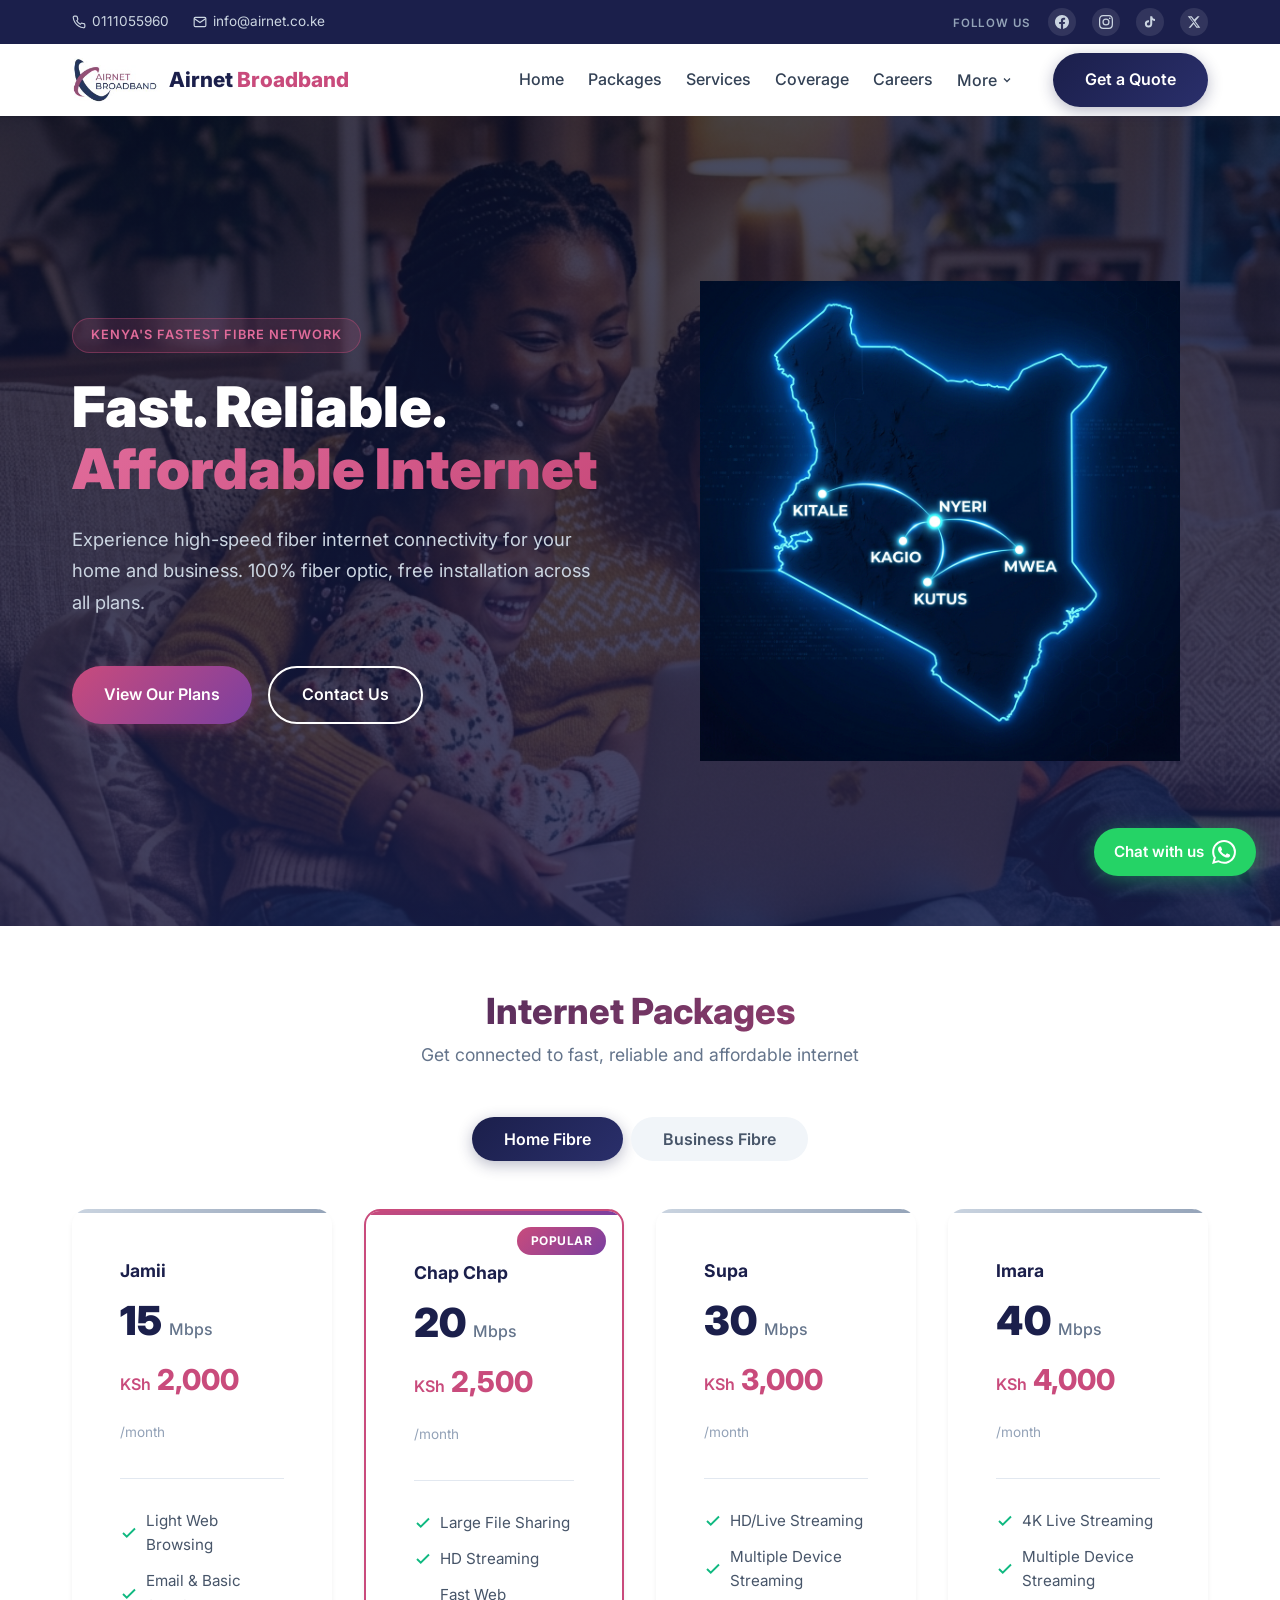
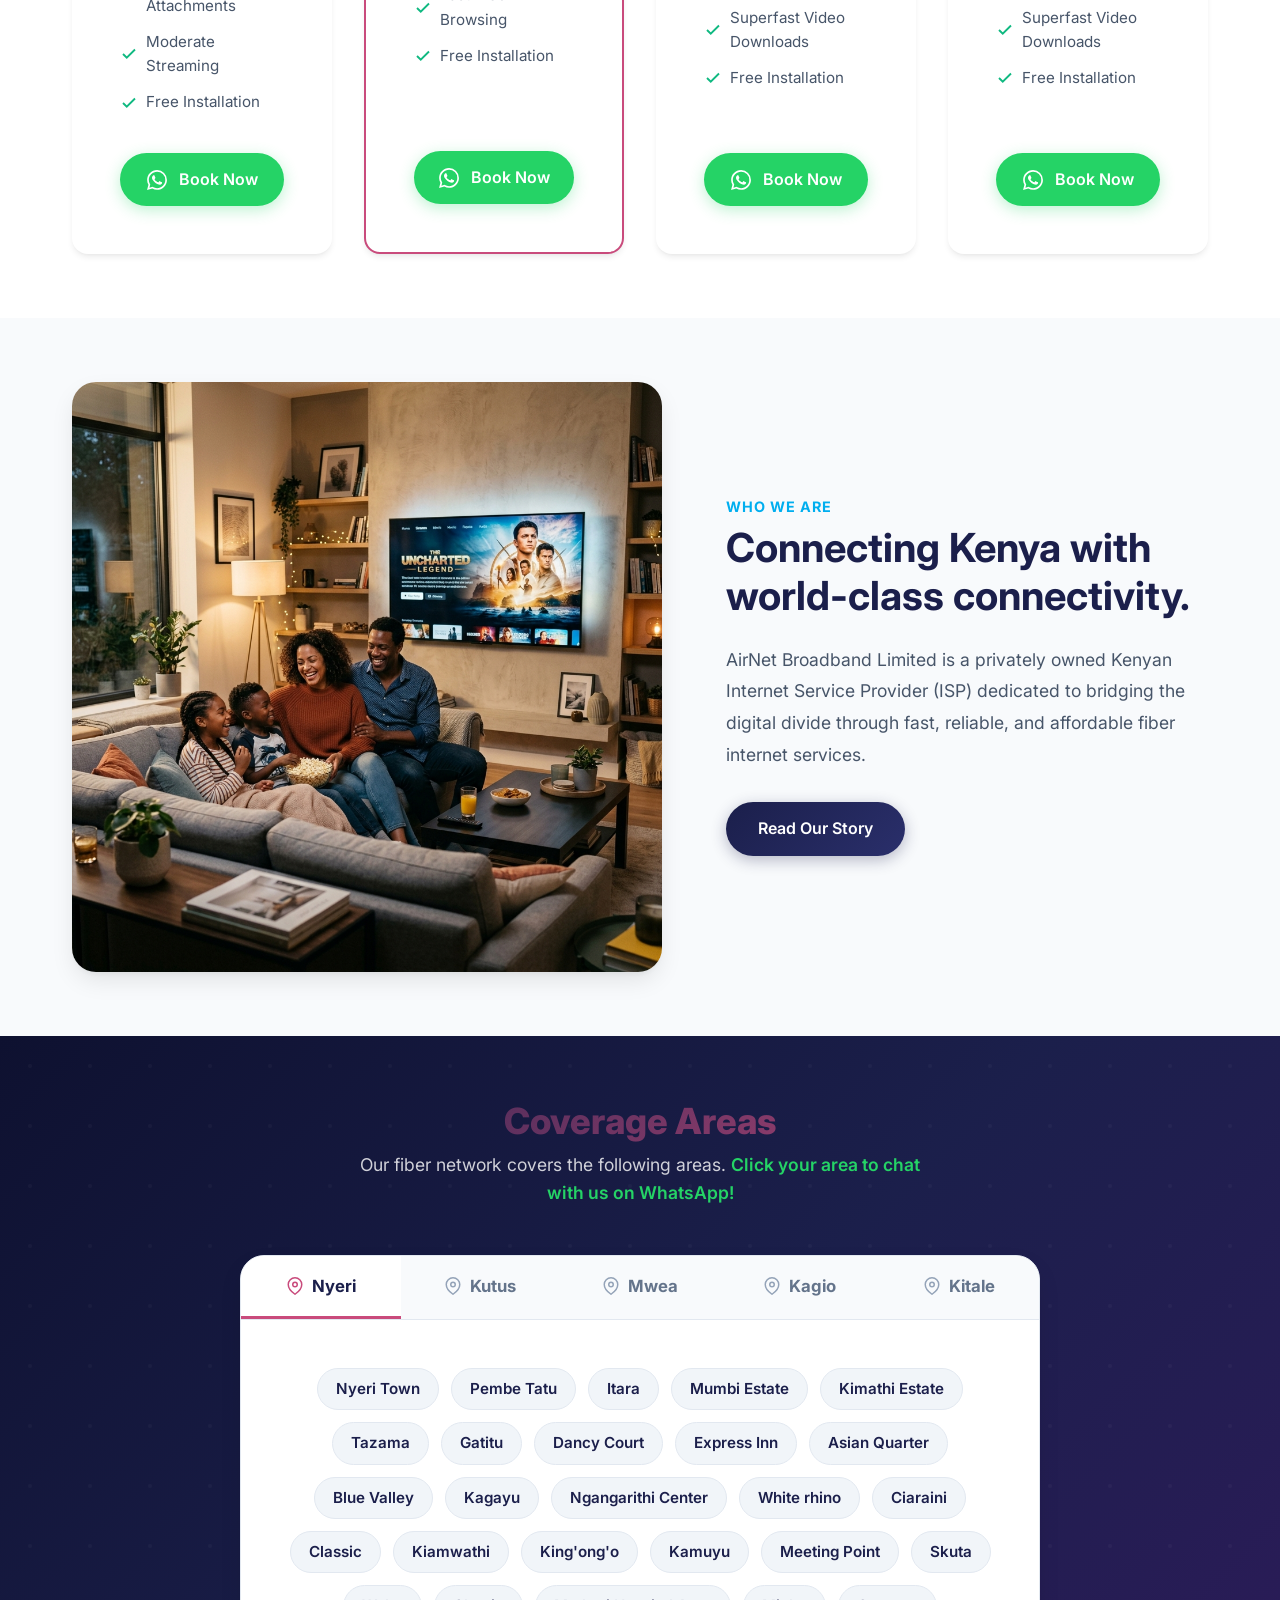
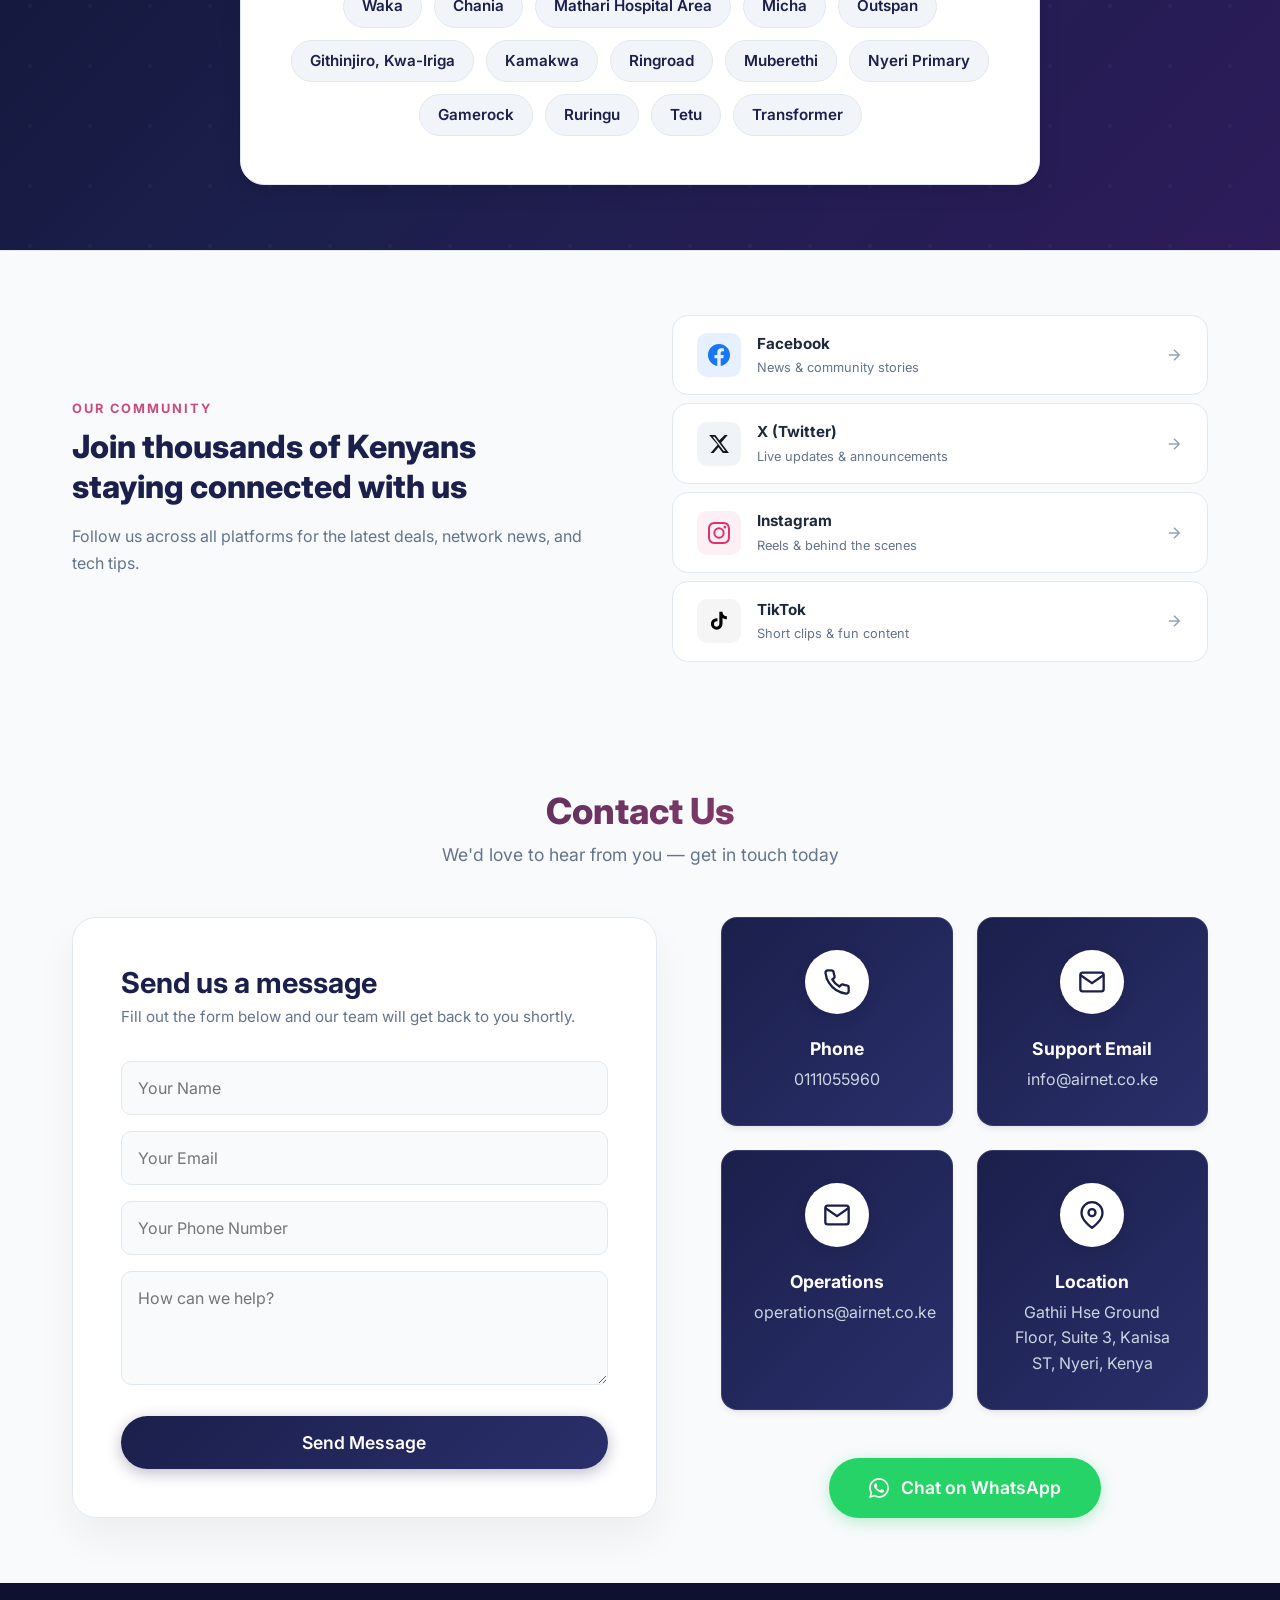
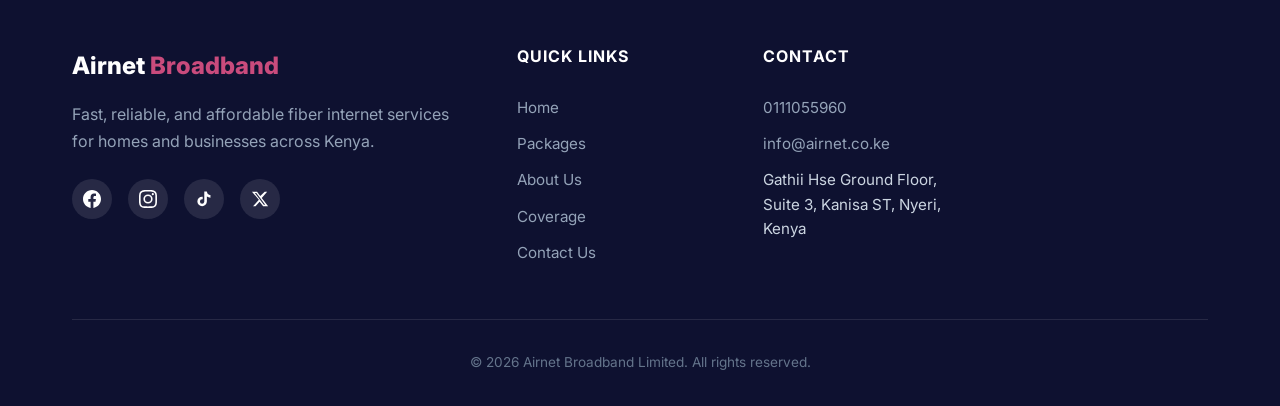
==== commit 4b890b88: "Fix: make social proof platforms always visible (remove broken reveal classes)" ====
--- a/index.html
+++ b/index.html
@@ -165,12 +165,12 @@
   <section class="social-proof-section" id="social-hub">
     <div class="container">
       <div class="sp-inner">
-        <div class="sp-text reveal-left">
+        <div class="sp-text">
           <p class="sp-eyebrow">Our Community</p>
           <h2 class="sp-heading">Join thousands of Kenyans<br>staying connected with us</h2>
           <p class="sp-sub">Follow us across all platforms for the latest deals, network news, and tech tips.</p>
         </div>
-        <div class="sp-platforms reveal-right">
+        <div class="sp-platforms">
           <a href="https://www.facebook.com/profile.php?id=61589275235372" target="_blank" class="sp-platform sp-fb">
             <div class="sp-platform-icon">
               <svg viewBox="0 0 24 24" fill="currentColor"><path d="M24 12.073c0-6.627-5.373-12-12-12s-12 5.373-12 12c0 5.99 4.388 10.954 10.125 11.854v-8.385H7.078v-3.47h3.047V9.43c0-3.007 1.792-4.669 4.533-4.669 1.312 0 2.686.235 2.686.235v2.953H15.83c-1.491 0-1.956.925-1.956 1.874v2.25h3.328l-.532 3.47h-2.796v8.385C19.612 23.027 24 18.062 24 12.073z"/></svg>
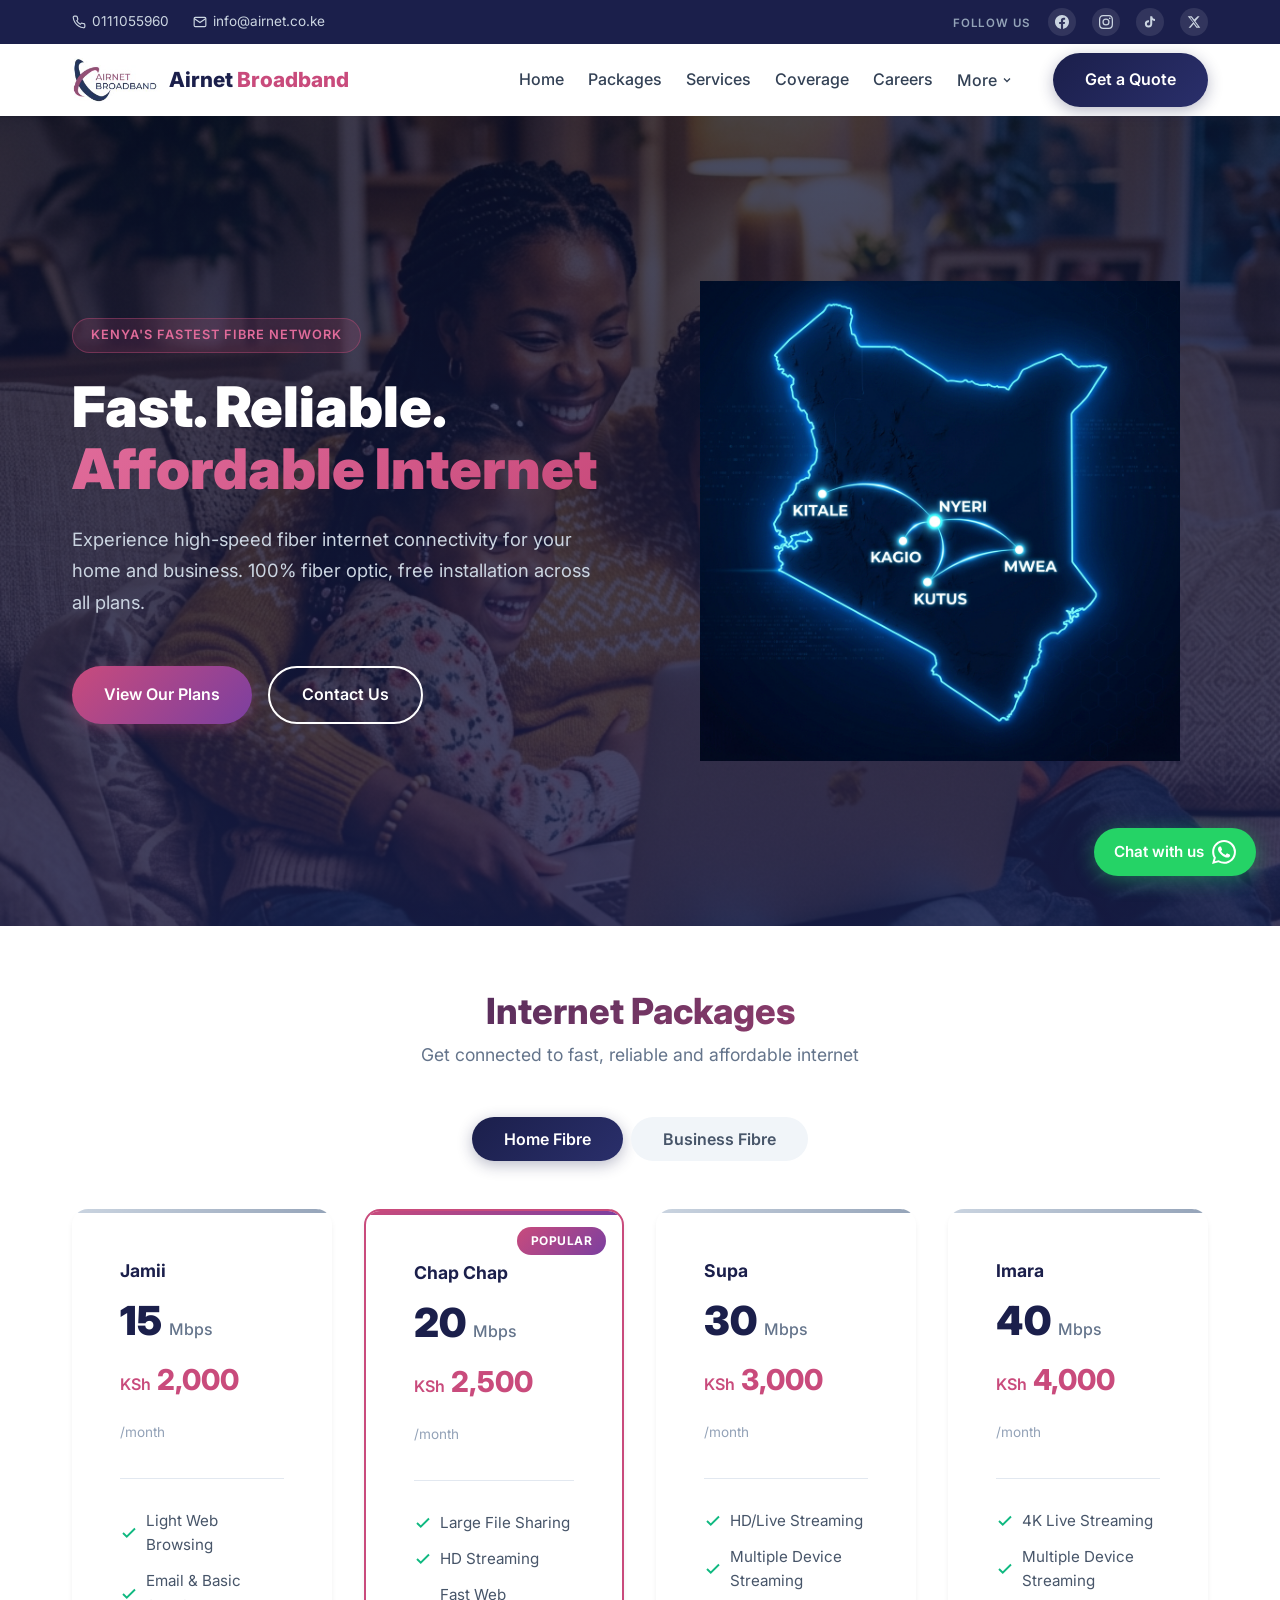
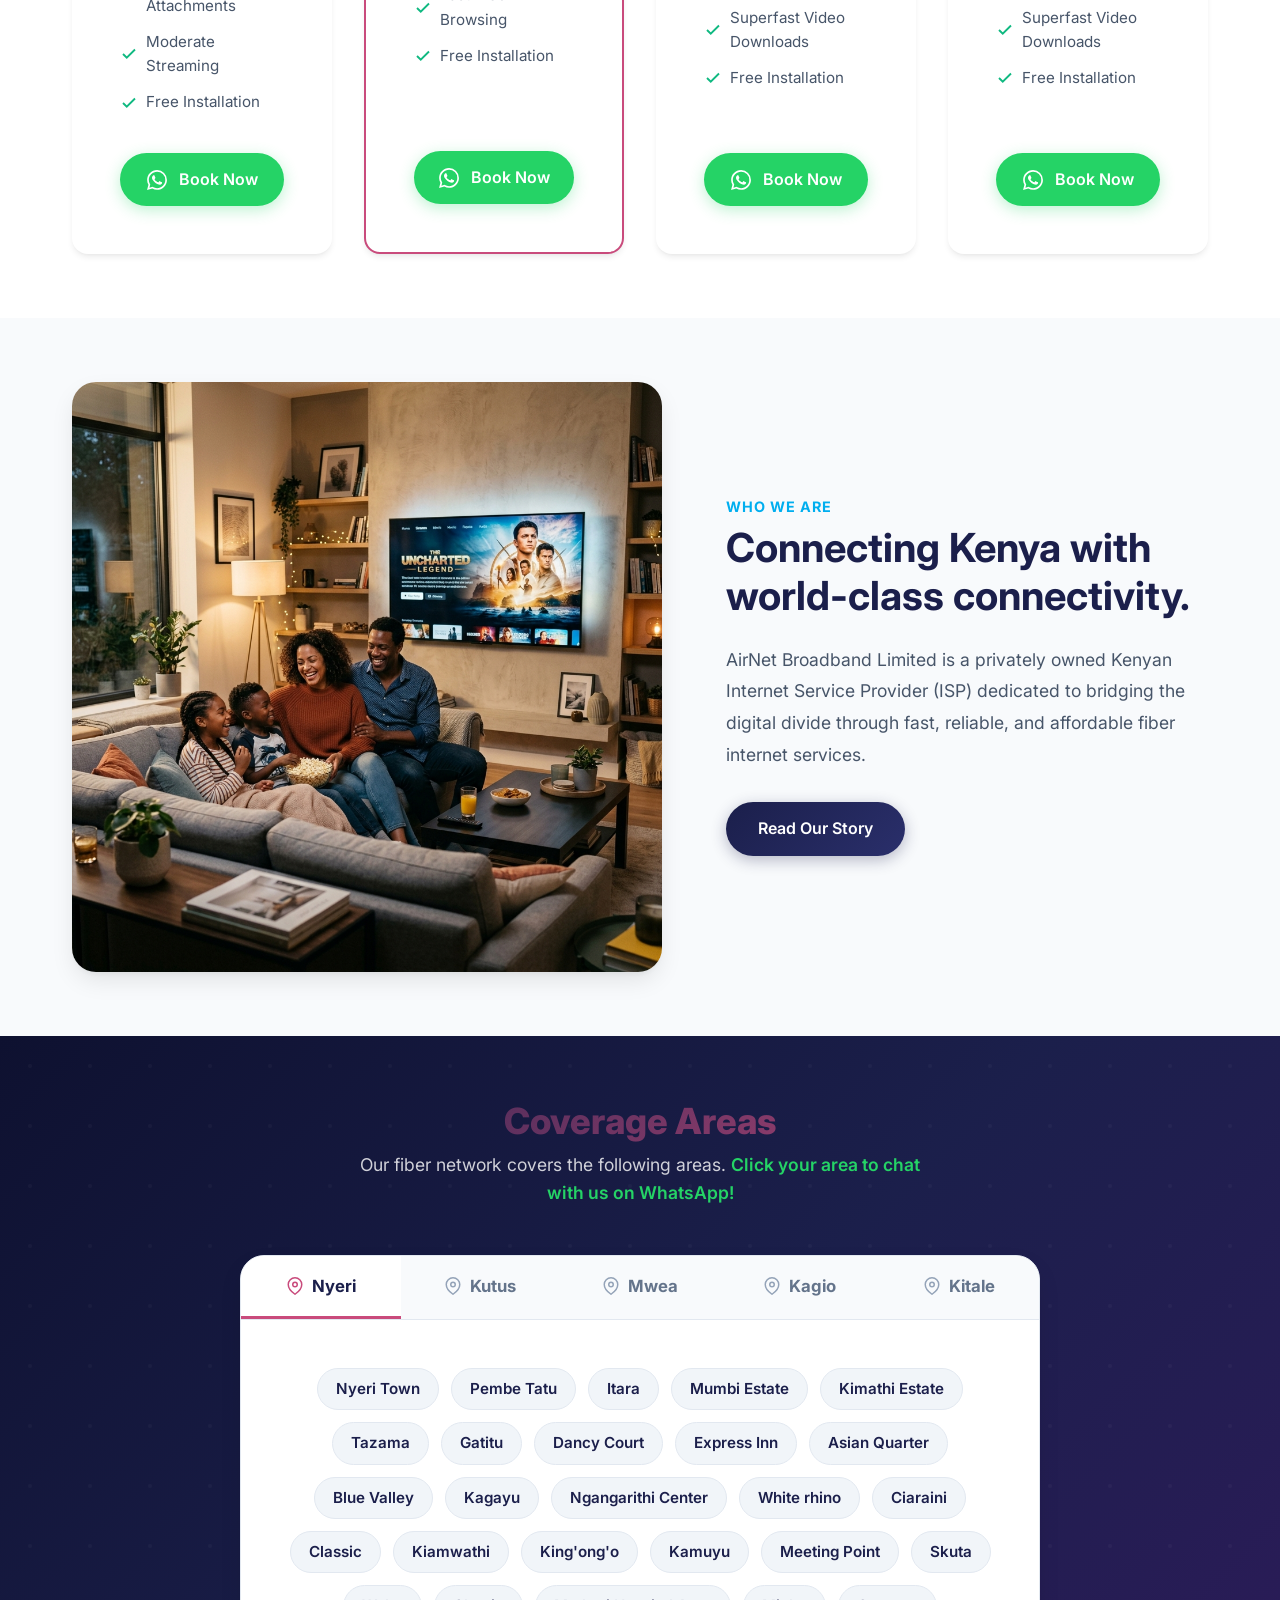
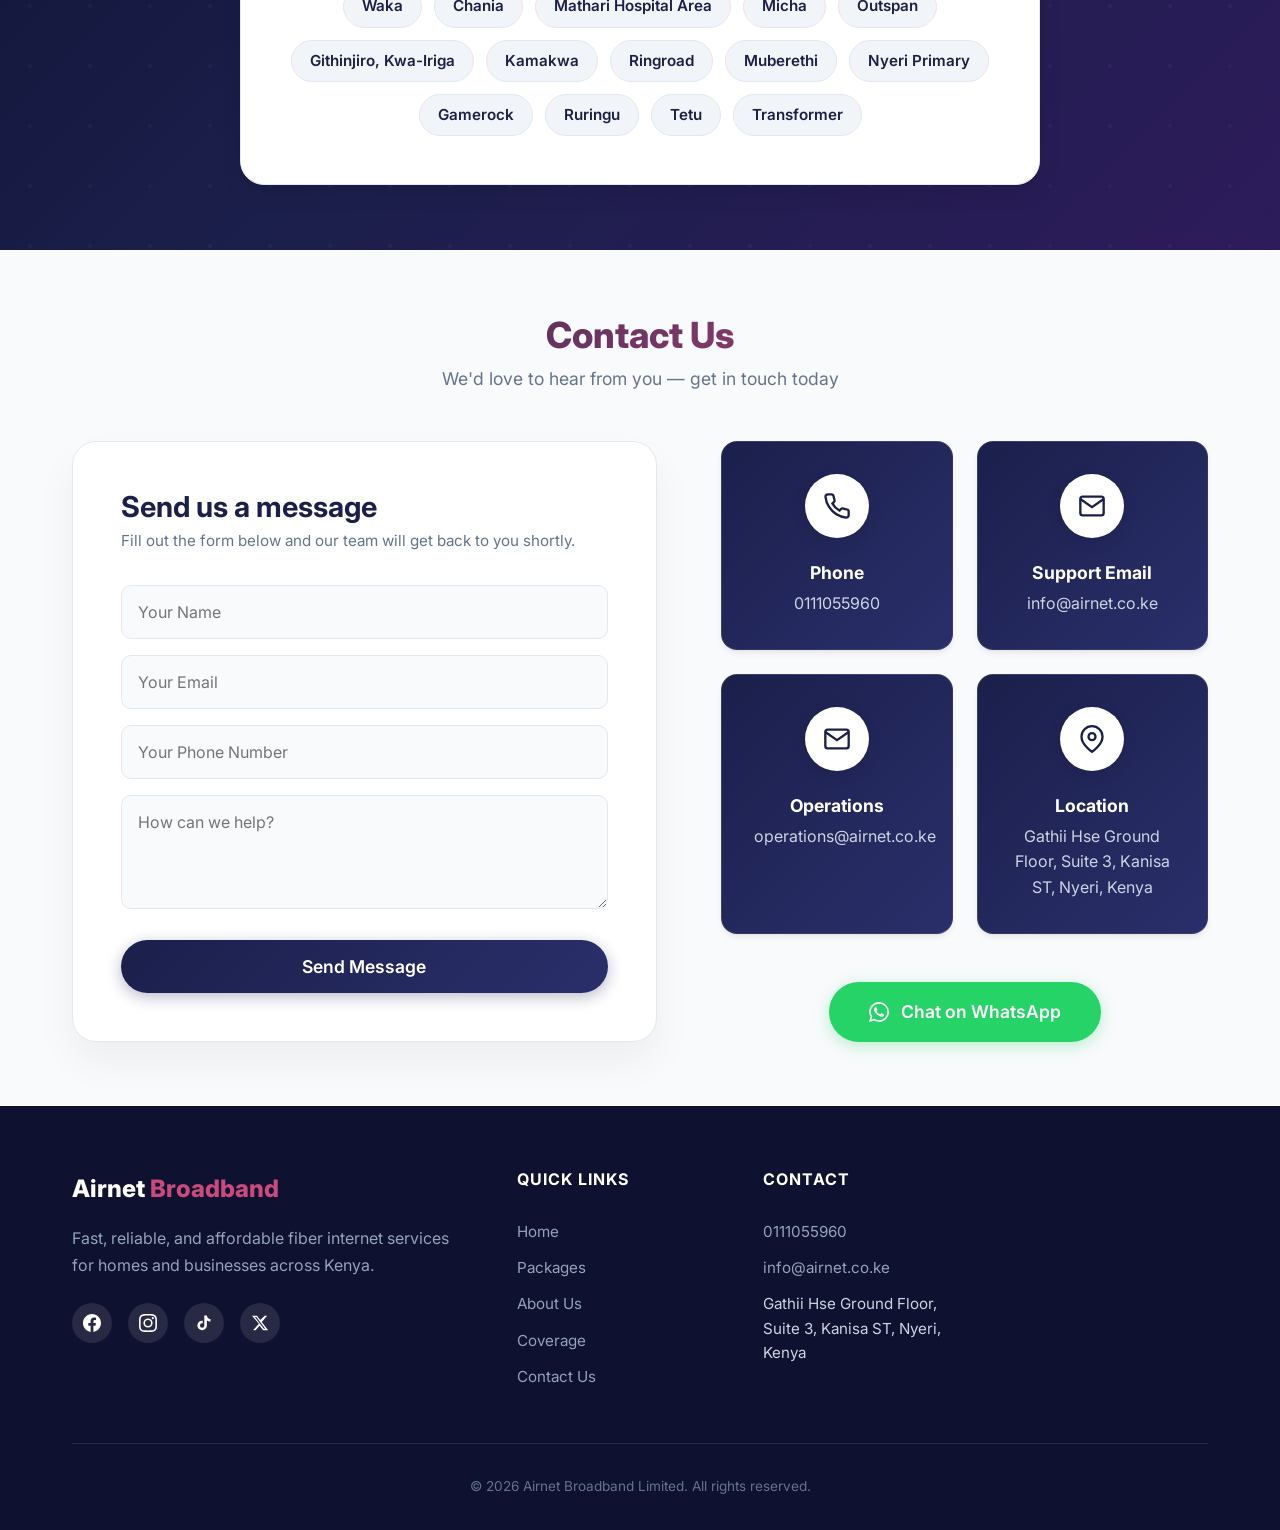
==== commit 225b28e8: "Remove social section entirely - revert to pre-social state" ====
--- a/index.html
+++ b/index.html
@@ -160,62 +160,6 @@
       <div class="coverage-grid reveal" id="coverage-grid"></div>
     </div>
   </section>
-
-  <!-- ===== SOCIAL PROOF ===== -->
-  <section class="social-proof-section" id="social-hub">
-    <div class="container">
-      <div class="sp-inner">
-        <div class="sp-text">
-          <p class="sp-eyebrow">Our Community</p>
-          <h2 class="sp-heading">Join thousands of Kenyans<br>staying connected with us</h2>
-          <p class="sp-sub">Follow us across all platforms for the latest deals, network news, and tech tips.</p>
-        </div>
-        <div class="sp-platforms">
-          <a href="https://www.facebook.com/profile.php?id=61589275235372" target="_blank" class="sp-platform sp-fb">
-            <div class="sp-platform-icon">
-              <svg viewBox="0 0 24 24" fill="currentColor"><path d="M24 12.073c0-6.627-5.373-12-12-12s-12 5.373-12 12c0 5.99 4.388 10.954 10.125 11.854v-8.385H7.078v-3.47h3.047V9.43c0-3.007 1.792-4.669 4.533-4.669 1.312 0 2.686.235 2.686.235v2.953H15.83c-1.491 0-1.956.925-1.956 1.874v2.25h3.328l-.532 3.47h-2.796v8.385C19.612 23.027 24 18.062 24 12.073z"/></svg>
-            </div>
-            <div class="sp-platform-text">
-              <strong>Facebook</strong>
-              <span>News &amp; community stories</span>
-            </div>
-            <svg class="sp-arrow" viewBox="0 0 24 24" fill="none" stroke="currentColor" stroke-width="2"><path d="M5 12h14M12 5l7 7-7 7"/></svg>
-          </a>
-          <a href="https://x.com/AirnetKe" target="_blank" class="sp-platform sp-tw">
-            <div class="sp-platform-icon">
-              <svg viewBox="0 0 24 24" fill="currentColor"><path d="M18.244 2.25h3.308l-7.227 8.26 8.502 11.24H16.17l-4.714-6.231-5.401 6.231H2.748l7.73-8.835L1.254 2.25H8.08l4.259 5.63 5.905-5.63Zm-1.161 17.52h1.833L7.084 4.126H5.117z"/></svg>
-            </div>
-            <div class="sp-platform-text">
-              <strong>X (Twitter)</strong>
-              <span>Live updates &amp; announcements</span>
-            </div>
-            <svg class="sp-arrow" viewBox="0 0 24 24" fill="none" stroke="currentColor" stroke-width="2"><path d="M5 12h14M12 5l7 7-7 7"/></svg>
-          </a>
-          <a href="https://www.instagram.com/airnetke" target="_blank" class="sp-platform sp-ig">
-            <div class="sp-platform-icon">
-              <svg viewBox="0 0 24 24" fill="currentColor"><path d="M12 2.163c3.204 0 3.584.012 4.85.07 3.252.148 4.771 1.691 4.919 4.919.058 1.265.069 1.645.069 4.849 0 3.205-.012 3.584-.069 4.849-.149 3.225-1.664 4.771-4.919 4.919-1.266.058-1.644.07-4.85.07-3.204 0-3.584-.012-4.849-.07-3.26-.149-4.771-1.699-4.919-4.92-.058-1.265-.07-1.644-.07-4.849 0-3.204.013-3.583.07-4.849.149-3.227 1.664-4.771 4.919-4.919 1.266-.057 1.645-.069 4.849-.069zM12 0C8.741 0 8.333.014 7.053.072 2.695.272.273 2.69.073 7.052.014 8.333 0 8.741 0 12c0 3.259.014 3.668.072 4.948.2 4.358 2.618 6.78 6.98 6.98C8.333 23.986 8.741 24 12 24c3.259 0 3.668-.014 4.948-.072 4.354-.2 6.782-2.618 6.979-6.98.059-1.28.073-1.689.073-4.948 0-3.259-.014-3.667-.072-4.947-.196-4.354-2.617-6.78-6.979-6.98C15.668.014 15.259 0 12 0zm0 5.838a6.162 6.162 0 1 0 0 12.324 6.162 6.162 0 0 0 0-12.324zM12 16a4 4 0 1 1 0-8 4 4 0 0 1 0 8zm6.406-11.845a1.44 1.44 0 1 0 0 2.881 1.44 1.44 0 0 0 0-2.881z"/></svg>
-            </div>
-            <div class="sp-platform-text">
-              <strong>Instagram</strong>
-              <span>Reels &amp; behind the scenes</span>
-            </div>
-            <svg class="sp-arrow" viewBox="0 0 24 24" fill="none" stroke="currentColor" stroke-width="2"><path d="M5 12h14M12 5l7 7-7 7"/></svg>
-          </a>
-          <a href="https://www.tiktok.com/@airnetke" target="_blank" class="sp-platform sp-tt">
-            <div class="sp-platform-icon">
-              <svg viewBox="0 0 24 24" fill="currentColor"><path d="M19.59 6.69a4.83 4.83 0 0 1-3.77-4.25V2h-3.45v13.67a2.89 2.89 0 0 1-2.88 2.5 2.89 2.89 0 0 1-2.89-2.89 2.89 2.89 0 0 1 2.89-2.89c.28 0 .54.04.79.1v-3.5a6.37 6.37 0 0 0-.79-.05A6.34 6.34 0 0 0 3.15 15.2a6.34 6.34 0 0 0 6.34 6.34 6.34 6.34 0 0 0 6.34-6.34V8.69a8.28 8.28 0 0 0 4.76 1.5v-3.5a4.84 4.84 0 0 1-1-.13z"/></svg>
-            </div>
-            <div class="sp-platform-text">
-              <strong>TikTok</strong>
-              <span>Short clips &amp; fun content</span>
-            </div>
-            <svg class="sp-arrow" viewBox="0 0 24 24" fill="none" stroke="currentColor" stroke-width="2"><path d="M5 12h14M12 5l7 7-7 7"/></svg>
-          </a>
-        </div>
-      </div>
-    </div>
-  </section>
-
 
   <section class="section" id="contact" style="background: var(--gray-50);">
     <div class="container">
--- a/css/airnet-style.css
+++ b/css/airnet-style.css
@@ -3111,449 +3111,3 @@
 /* Active nav link */
 .nav-links a.active { color: var(--accent); font-weight: 700; }
 
-
-/* =============================================
-   SOCIAL PROOF SECTION
-   ============================================= */
-.social-proof-section {
-  background: var(--gray-50);
-  padding: var(--space-3xl) 0;
-  border-top: 1px solid var(--gray-200);
-}
-
-.sp-inner {
-  display: grid;
-  grid-template-columns: 1fr 1fr;
-  gap: var(--space-3xl);
-  align-items: center;
-}
-
-@media (max-width: 768px) {
-  .sp-inner {
-    grid-template-columns: 1fr;
-    gap: var(--space-2xl);
-    text-align: center;
-  }
-}
-
-.sp-eyebrow {
-  font-size: 0.8rem;
-  font-weight: 700;
-  letter-spacing: 2px;
-  text-transform: uppercase;
-  color: var(--accent);
-  margin-bottom: var(--space-sm);
-}
-
-.sp-heading {
-  font-size: 2rem;
-  font-weight: 800;
-  color: var(--primary);
-  line-height: 1.25;
-  margin-bottom: var(--space-md);
-}
-
-.sp-sub {
-  font-size: 1rem;
-  color: var(--gray-500);
-  line-height: 1.7;
-}
-
-.sp-platforms {
-  display: flex;
-  flex-direction: column;
-  gap: var(--space-sm);
-}
-
-.sp-platform {
-  display: flex;
-  align-items: center;
-  gap: var(--space-md);
-  padding: var(--space-md) var(--space-lg);
-  background: var(--white);
-  border-radius: var(--radius-lg);
-  border: 1.5px solid var(--gray-200);
-  text-decoration: none;
-  transition: all 0.2s ease;
-  color: inherit;
-}
-
-.sp-platform:hover {
-  transform: translateX(4px);
-  box-shadow: var(--shadow-md);
-  border-color: transparent;
-}
-
-.sp-fb:hover  { background: linear-gradient(135deg, #e8f0fe, #fff); border-left: 3px solid #1877f2; }
-.sp-tw:hover  { background: linear-gradient(135deg, #f0f4f8, #fff); border-left: 3px solid #14171A; }
-.sp-ig:hover  { background: linear-gradient(135deg, #fdf2f8, #fff); border-left: 3px solid #e1306c; }
-.sp-tt:hover  { background: linear-gradient(135deg, #f5f5f5, #fff); border-left: 3px solid #010101; }
-
-.sp-platform-icon {
-  width: 44px;
-  height: 44px;
-  border-radius: var(--radius-md);
-  display: flex;
-  align-items: center;
-  justify-content: center;
-  flex-shrink: 0;
-}
-
-.sp-fb  .sp-platform-icon { background: #e7f0ff; color: #1877f2; }
-.sp-tw  .sp-platform-icon { background: #f0f4f8; color: #14171A; }
-.sp-ig  .sp-platform-icon { background: #fdf0f5; color: #e1306c; }
-.sp-tt  .sp-platform-icon { background: #f5f5f5; color: #010101; }
-
-.sp-platform-icon svg {
-  width: 22px;
-  height: 22px;
-}
-
-.sp-platform-text {
-  flex: 1;
-  display: flex;
-  flex-direction: column;
-  gap: 2px;
-}
-
-.sp-platform-text strong {
-  font-size: 0.95rem;
-  font-weight: 700;
-  color: var(--gray-800);
-}
-
-.sp-platform-text span {
-  font-size: 0.8rem;
-  color: var(--gray-500);
-}
-
-.sp-arrow {
-  width: 18px;
-  height: 18px;
-  color: var(--gray-400);
-  flex-shrink: 0;
-  transition: transform 0.2s, color 0.2s;
-}
-
-.sp-platform:hover .sp-arrow {
-  transform: translateX(3px);
-  color: var(--accent);
-}
-
-.social-hub-section {
-  background: linear-gradient(135deg, var(--primary-dark) 0%, var(--primary) 60%, #2d1b4e 100%);
-  padding: var(--space-3xl) 0;
-  position: relative;
-  overflow: hidden;
-}
-
-.social-hub-section::before {
-  content: '';
-  position: absolute;
-  top: -50%;
-  right: -10%;
-  width: 600px;
-  height: 600px;
-  background: radial-gradient(circle, rgba(201,75,124,0.12) 0%, transparent 70%);
-  pointer-events: none;
-}
-
-.social-cards-grid {
-  display: grid;
-  grid-template-columns: repeat(4, 1fr);
-  gap: var(--space-lg);
-  margin-top: var(--space-2xl);
-}
-
-@media (max-width: 900px) {
-  .social-cards-grid {
-    grid-template-columns: repeat(2, 1fr);
-  }
-}
-
-@media (max-width: 500px) {
-  .social-cards-grid {
-    grid-template-columns: 1fr 1fr;
-    gap: var(--space-md);
-  }
-}
-
-.soc-card {
-  position: relative;
-  border-radius: var(--radius-xl);
-  overflow: hidden;
-  cursor: pointer;
-  transition: transform 0.3s ease, box-shadow 0.3s ease;
-  min-height: 240px;
-}
-
-.soc-card:hover {
-  transform: translateY(-8px);
-  box-shadow: 0 20px 40px rgba(0,0,0,0.4);
-}
-
-.soc-card-bg {
-  position: absolute;
-  inset: 0;
-  transition: opacity 0.3s ease;
-}
-
-.soc-fb .soc-card-bg { background: linear-gradient(135deg, #1877f2, #0d5bbd); }
-.soc-tw .soc-card-bg { background: linear-gradient(135deg, #14171A, #3a3f44); }
-.soc-ig .soc-card-bg { background: linear-gradient(135deg, #f09433 0%, #e6683c 25%, #dc2743 50%, #cc2366 75%, #bc1888 100%); }
-.soc-tt .soc-card-bg { background: linear-gradient(135deg, #010101 0%, #161616 50%, #1a1a2e 100%); }
-
-.soc-card-inner {
-  position: relative;
-  z-index: 1;
-  padding: var(--space-xl) var(--space-lg);
-  display: flex;
-  flex-direction: column;
-  align-items: center;
-  justify-content: center;
-  text-align: center;
-  height: 100%;
-  min-height: 240px;
-  gap: var(--space-sm);
-}
-
-.soc-icon-wrap {
-  width: 64px;
-  height: 64px;
-  border-radius: 50%;
-  background: rgba(255,255,255,0.15);
-  display: flex;
-  align-items: center;
-  justify-content: center;
-  margin-bottom: var(--space-sm);
-  backdrop-filter: blur(8px);
-  transition: background 0.3s ease, transform 0.3s ease;
-}
-
-.soc-card:hover .soc-icon-wrap {
-  background: rgba(255,255,255,0.25);
-  transform: scale(1.1);
-}
-
-.soc-icon-wrap svg {
-  width: 28px;
-  height: 28px;
-  color: var(--white);
-  fill: var(--white);
-}
-
-.soc-card-inner h3 {
-  color: var(--white);
-  font-size: 1.1rem;
-  font-weight: 700;
-  margin: 0;
-}
-
-.soc-card-inner p {
-  color: rgba(255,255,255,0.75);
-  font-size: 0.82rem;
-  line-height: 1.4;
-  margin: 0;
-}
-
-.soc-btn {
-  margin-top: var(--space-sm);
-  background: rgba(255,255,255,0.2);
-  color: var(--white);
-  border: 1.5px solid rgba(255,255,255,0.4);
-  border-radius: var(--radius-full);
-  padding: 8px 20px;
-  font-size: 0.82rem;
-  font-weight: 600;
-  cursor: pointer;
-  transition: all 0.2s ease;
-  text-decoration: none;
-  display: inline-block;
-  font-family: inherit;
-  backdrop-filter: blur(4px);
-}
-
-.soc-btn:hover {
-  background: rgba(255,255,255,0.35);
-  border-color: rgba(255,255,255,0.7);
-  transform: scale(1.04);
-  color: var(--white);
-}
-
-/* ---- Social Modal ---- */
-.soc-modal-overlay {
-  position: fixed;
-  inset: 0;
-  background: rgba(0,0,0,0.75);
-  z-index: 9999;
-  display: none;
-  align-items: center;
-  justify-content: center;
-  padding: var(--space-lg);
-  backdrop-filter: blur(6px);
-  animation: fadeIn 0.2s ease;
-}
-
-.soc-modal-overlay.open {
-  display: flex;
-}
-
-.soc-modal-box {
-  background: var(--white);
-  border-radius: var(--radius-xl);
-  width: 100%;
-  max-width: 420px;
-  max-height: 90vh;
-  overflow: hidden;
-  position: relative;
-  box-shadow: 0 25px 60px rgba(0,0,0,0.5);
-  animation: slideUp 0.3s cubic-bezier(0.22, 1, 0.36, 1);
-}
-
-@keyframes slideUp {
-  from { opacity: 0; transform: translateY(30px); }
-  to   { opacity: 1; transform: translateY(0); }
-}
-
-.soc-modal-close {
-  position: absolute;
-  top: 12px;
-  right: 14px;
-  background: var(--gray-100);
-  border: none;
-  border-radius: 50%;
-  width: 34px;
-  height: 34px;
-  font-size: 1.3rem;
-  line-height: 1;
-  cursor: pointer;
-  z-index: 10;
-  display: flex;
-  align-items: center;
-  justify-content: center;
-  color: var(--gray-700);
-  transition: background 0.2s;
-}
-
-.soc-modal-close:hover { background: var(--gray-200); }
-
-.soc-modal-content {
-  overflow-y: auto;
-  max-height: 90vh;
-}
-
-
-.social-hub-wrapper {
-  max-width: 600px;
-  margin: 0 auto;
-  background: var(--white);
-  border-radius: var(--radius-lg);
-  box-shadow: var(--shadow-lg);
-  overflow: hidden;
-  border: 1px solid var(--gray-200);
-}
-
-.social-tabs {
-  display: flex;
-  background: var(--gray-50);
-  border-bottom: 1px solid var(--gray-200);
-  overflow-x: auto;
-  scrollbar-width: none; /* Firefox */
-}
-.social-tabs::-webkit-scrollbar { display: none; } /* Chrome */
-
-.social-tab {
-  flex: 1;
-  min-width: 120px;
-  background: none;
-  border: none;
-  padding: 16px;
-  font-size: 0.9rem;
-  font-weight: 600;
-  color: var(--gray-600);
-  cursor: pointer;
-  display: flex;
-  align-items: center;
-  justify-content: center;
-  gap: 8px;
-  transition: all var(--transition-fast);
-  border-bottom: 3px solid transparent;
-}
-
-.social-tab:hover {
-  background: var(--gray-100);
-  color: var(--primary);
-}
-
-.social-tab.active {
-  color: var(--accent);
-  background: var(--white);
-  border-bottom-color: var(--accent);
-}
-
-.social-content-area {
-  padding: var(--space-xl);
-  background: var(--white);
-  min-height: 540px;
-}
-
-.social-pane {
-  animation: fade-in 0.3s ease;
-}
-
-.social-static-card {
-  text-align: center;
-  padding: var(--space-3xl) var(--space-xl);
-  border-radius: var(--radius-lg);
-  color: var(--white);
-  display: flex;
-  flex-direction: column;
-  align-items: center;
-  justify-content: center;
-  min-height: 450px;
-}
-
-.social-static-card.ig-gradient {
-  background: linear-gradient(45deg, #f09433 0%, #e6683c 25%, #dc2743 50%, #cc2366 75%, #bc1888 100%);
-}
-
-.social-static-card.tt-gradient {
-  background: linear-gradient(135deg, #000000 0%, #25F4EE 50%, #FE2C55 100%);
-}
-
-.social-static-icon {
-  background: rgba(255,255,255,0.2);
-  width: 90px;
-  height: 90px;
-  border-radius: 50%;
-  display: flex;
-  align-items: center;
-  justify-content: center;
-  margin-bottom: var(--space-xl);
-  backdrop-filter: blur(4px);
-}
-
-.social-static-card h3 {
-  font-size: 1.8rem;
-  margin-bottom: var(--space-sm);
-  color: var(--white);
-}
-
-.social-static-card p {
-  font-size: 1.1rem;
-  opacity: 0.9;
-  margin-bottom: var(--space-2xl);
-  max-width: 400px;
-}
-
-.social-static-card .btn-white {
-  background: var(--white);
-  color: var(--gray-900);
-  font-weight: 700;
-  padding: 12px 28px;
-  border-radius: var(--radius-full);
-}
-.social-static-card .btn-white:hover {
-  transform: scale(1.05);
-  box-shadow: 0 4px 15px rgba(0,0,0,0.2);
-}
